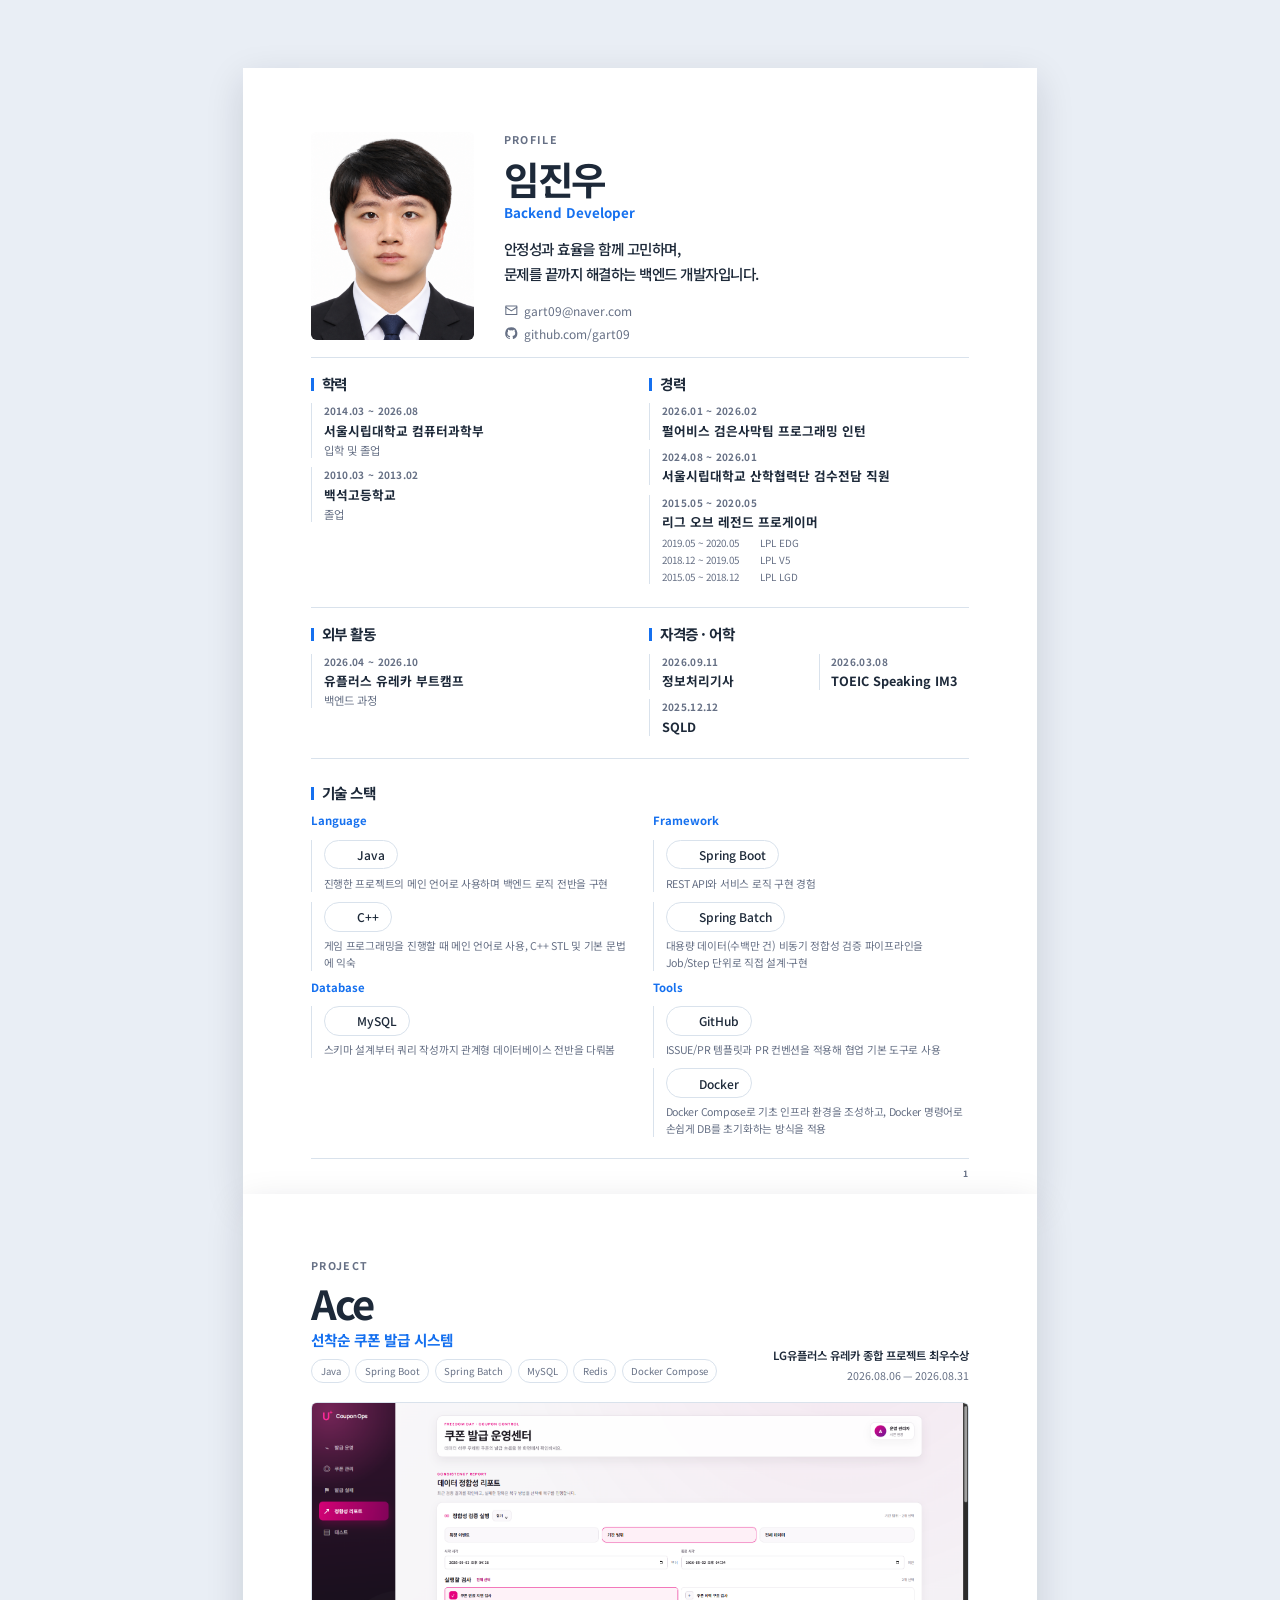
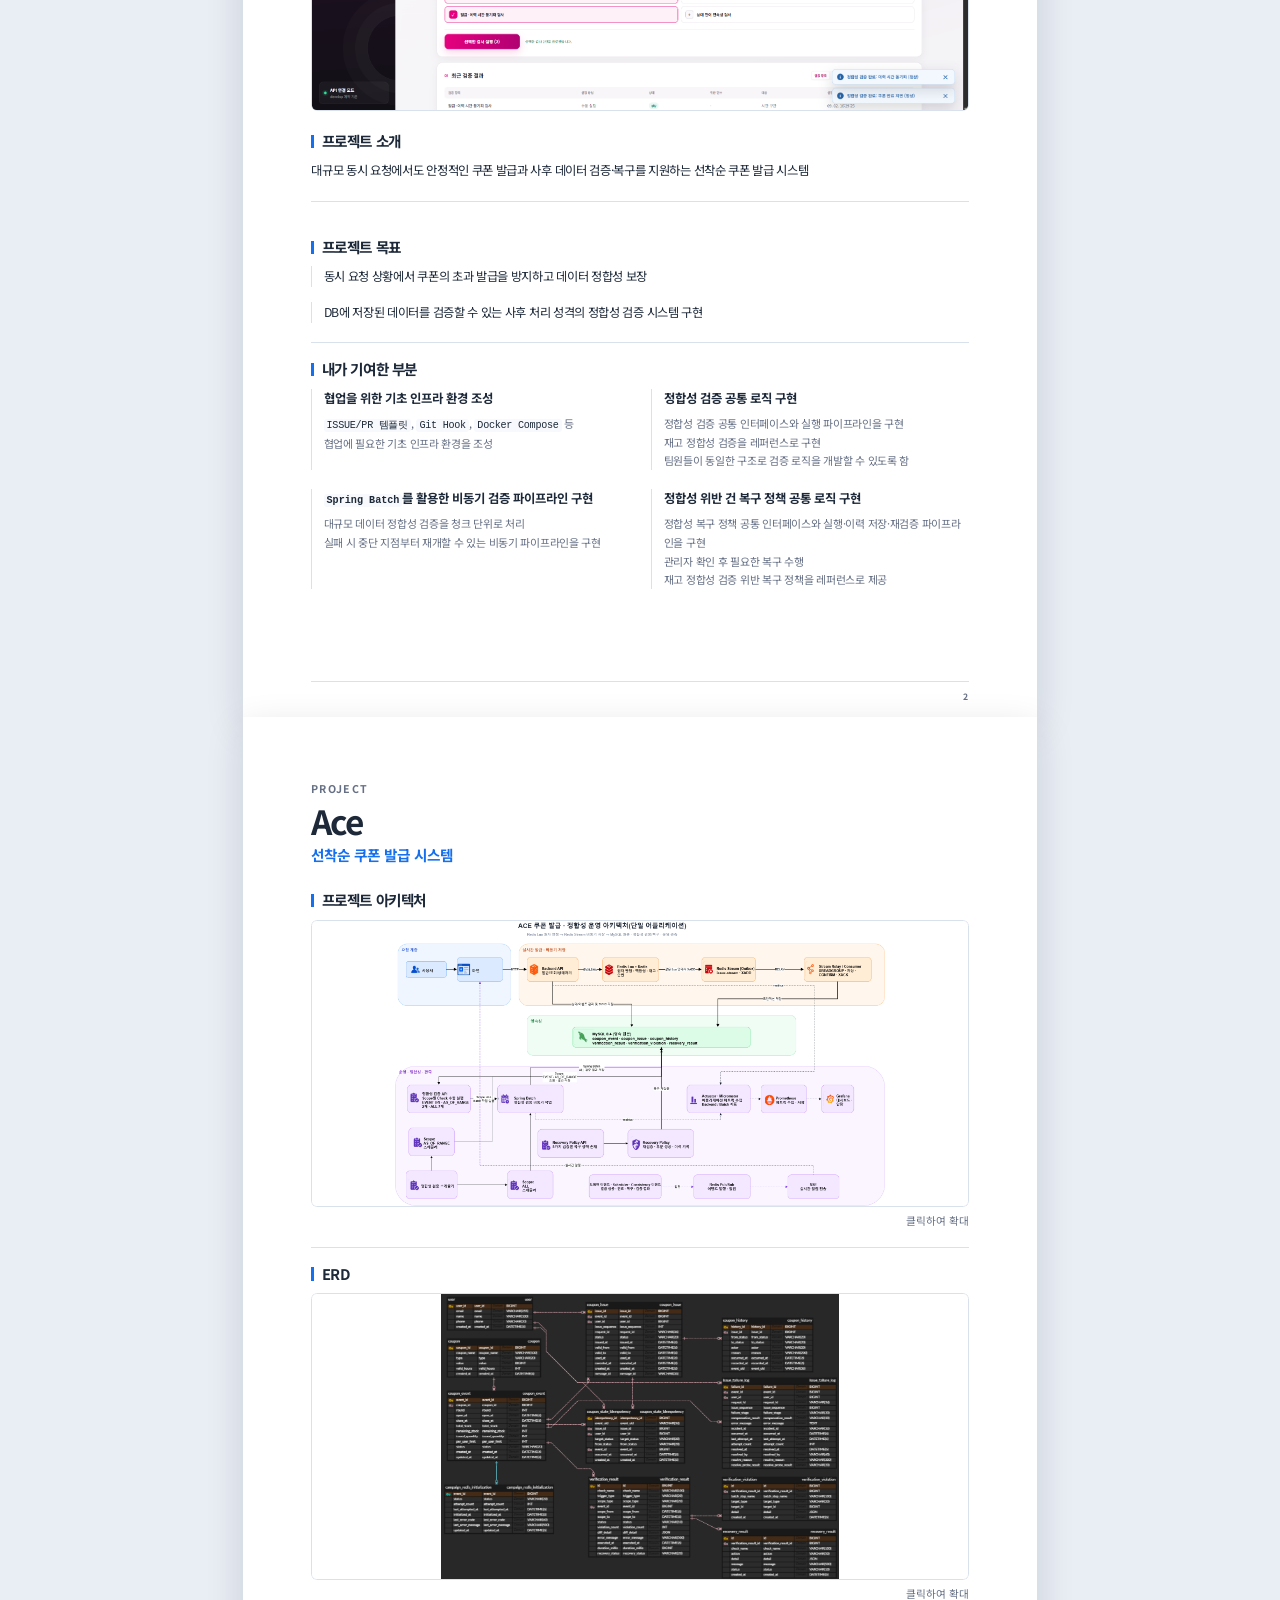
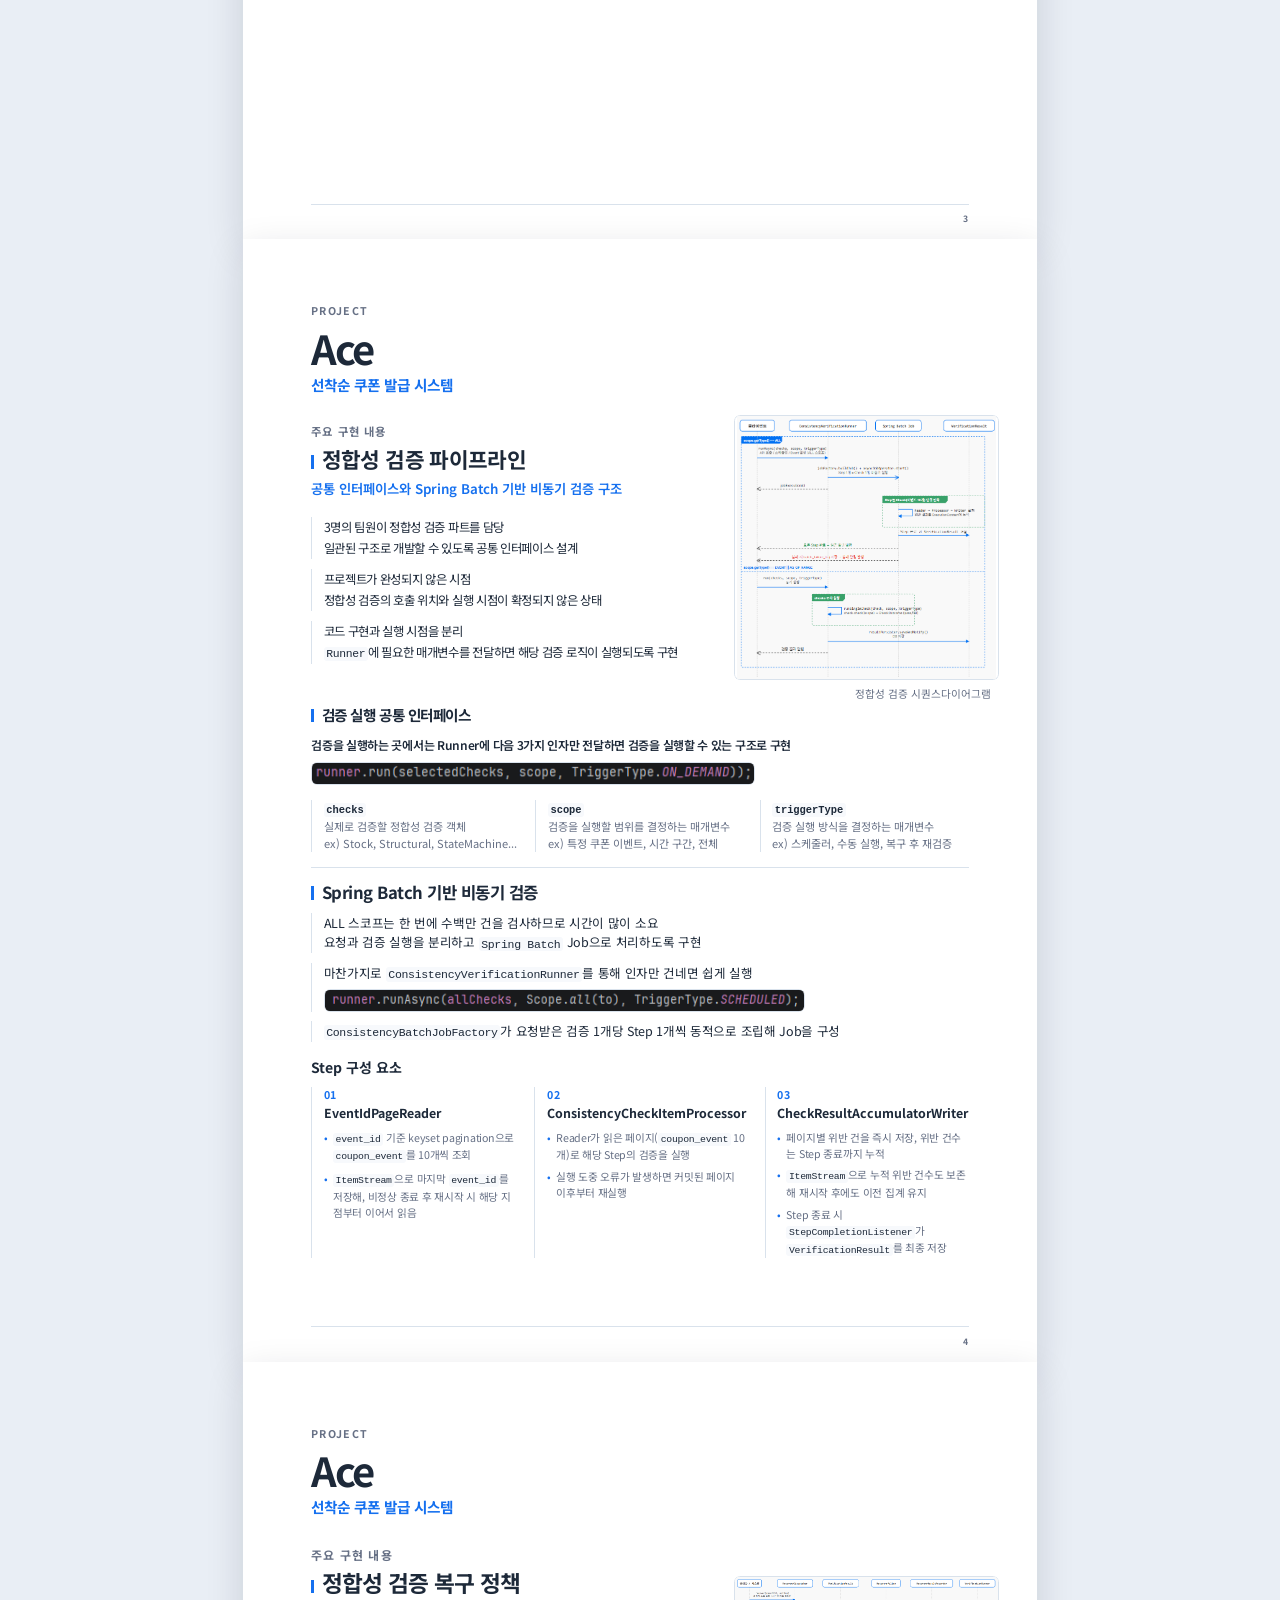
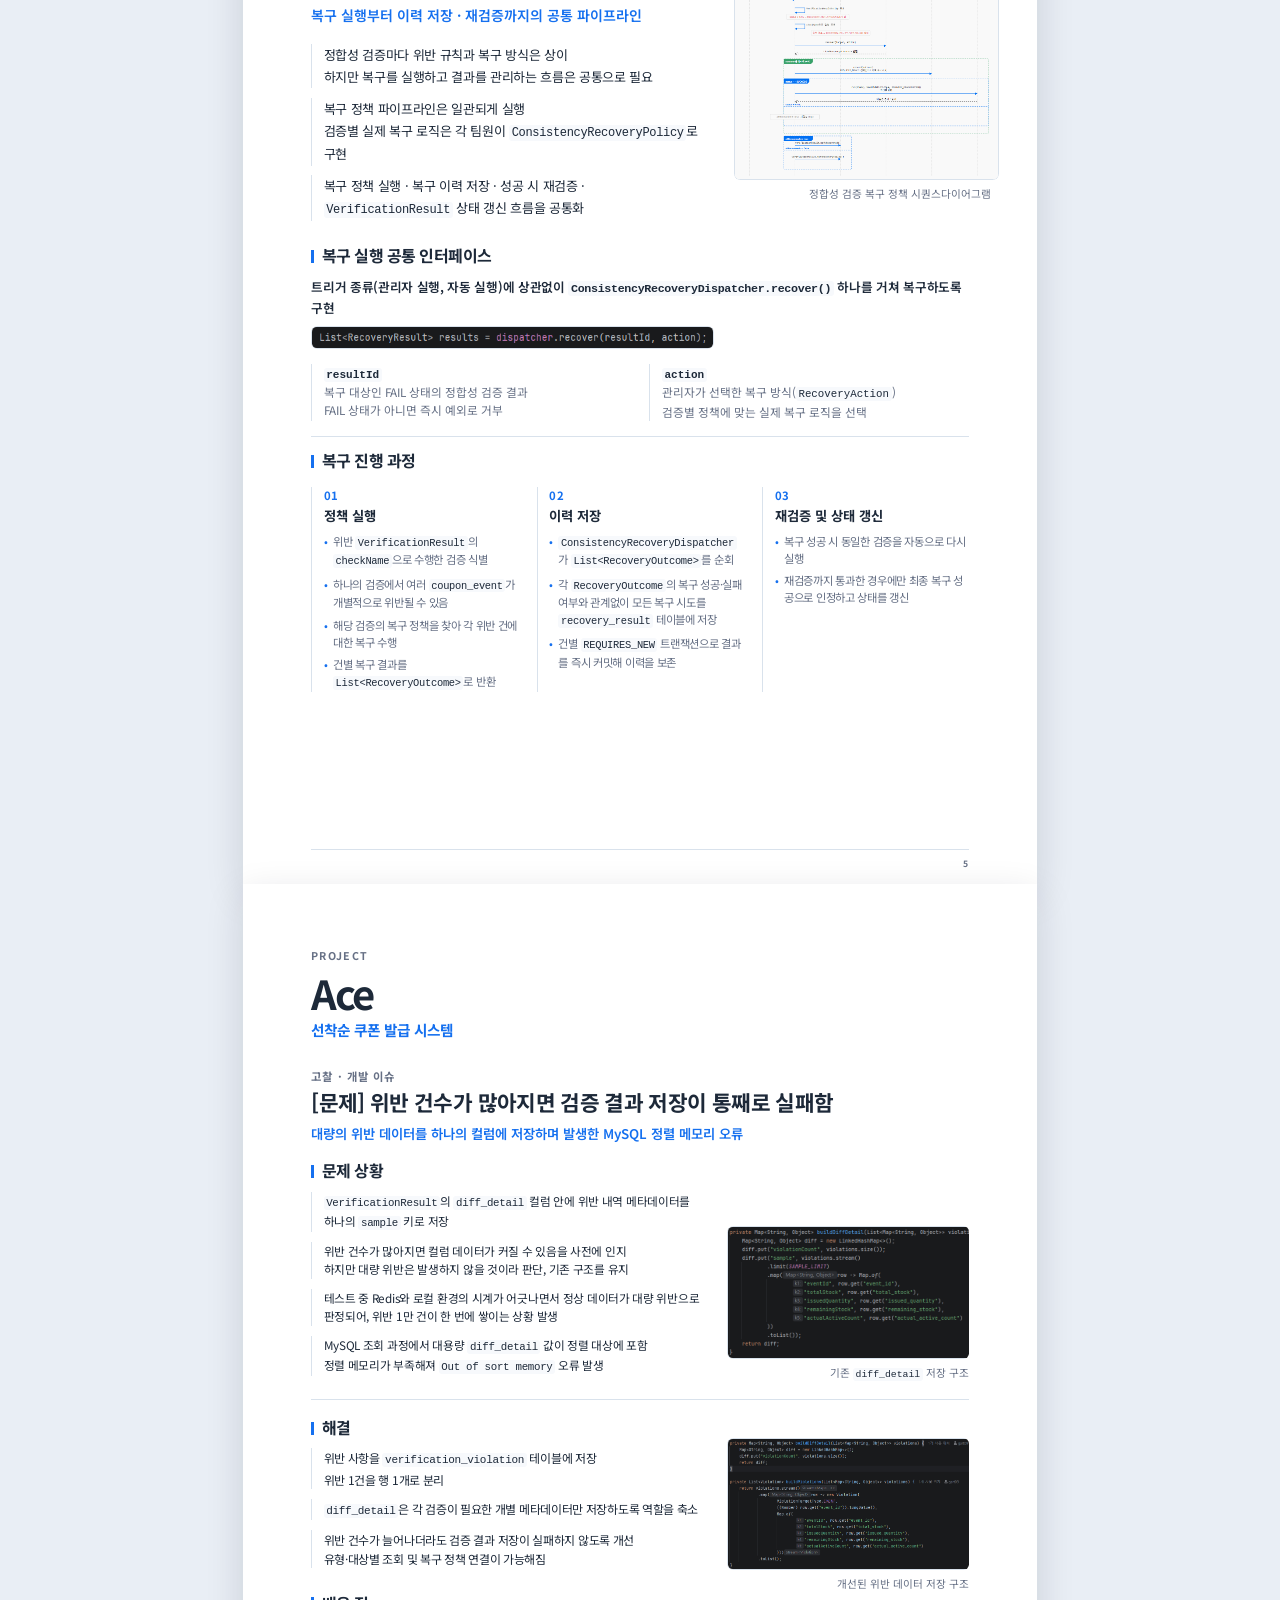
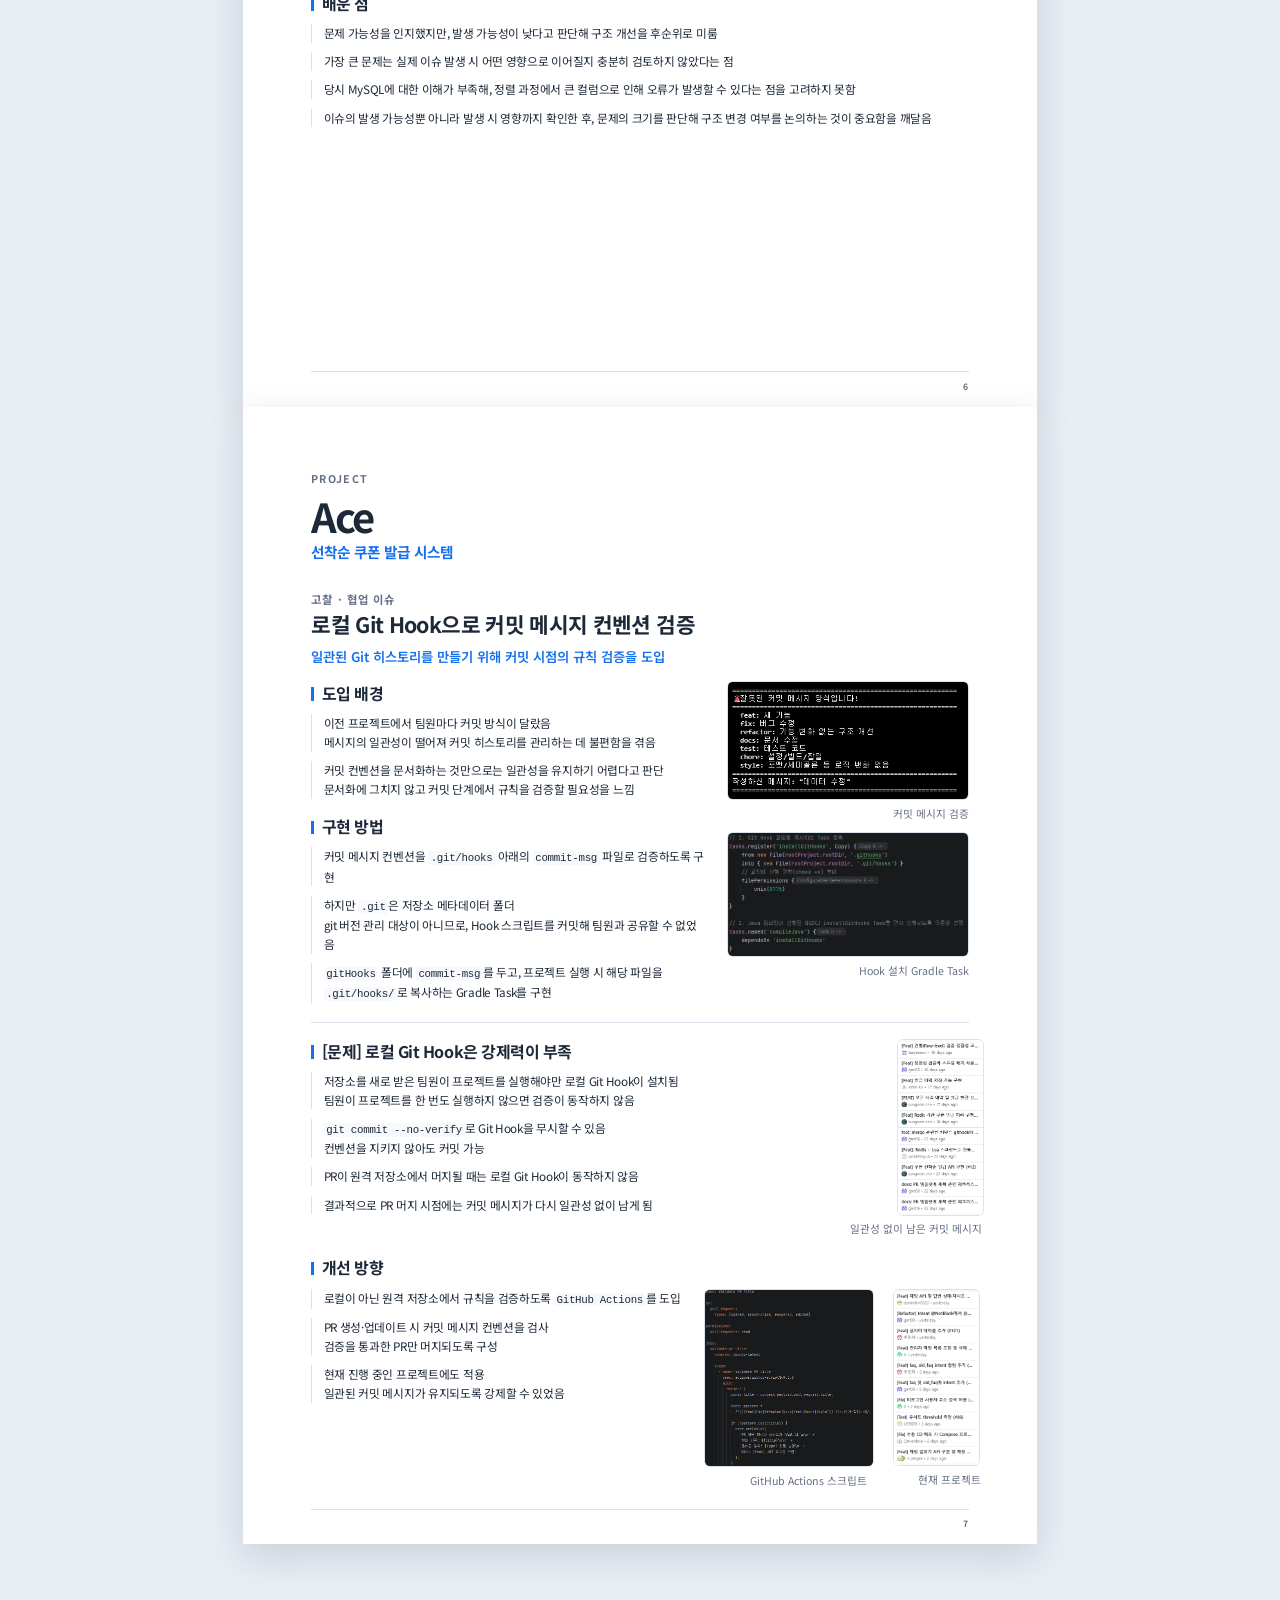
==== portfolio-pdf/index.html @ 3024cefd "최종 수정" ====
<!DOCTYPE html>
<html lang="ko">
<head>
    <meta charset="UTF-8">
    <meta name="viewport" content="width=device-width, initial-scale=1.0">
    <title>임진우 포트폴리오 · 프로필</title>
    <link rel="preconnect" href="https://fonts.googleapis.com">
    <link rel="preconnect" href="https://fonts.gstatic.com" crossorigin>
    <link href="https://fonts.googleapis.com/css2?family=Noto+Sans+KR:wght@400;500;600;700;800&display=swap" rel="stylesheet">
    <link rel="stylesheet" href="style.css">
</head>
<body>
    <main>
        <article class="pdf-page">
            <header class="page-header">
                <img src="../assets/images/임진우_사진.png" alt="임진우 프로필 사진" class="profile-photo">
                <div class="header-content">
                    <div class="header-title-row">
                        <div>
                            <p class="eyebrow">PROFILE</p>
                            <h1>임진우</h1>
                            <p class="role">Backend Developer</p>
                        </div>
                    </div>
                    <p class="header-intro">
                        안정성과 효율을 함께 고민하며,<br>
                        문제를 끝까지 해결하는 백엔드 개발자입니다.
                    </p>
                    <div class="header-contact">
                        <a href="mailto:gart09@naver.com">
                            <svg viewBox="0 0 24 24" aria-hidden="true"><path d="M3 5h18v14H3z"/><path d="m3 7 9 6 9-6"/></svg>
                            <span>gart09@naver.com</span>
                        </a>
                        <a href="https://github.com/gart09">
                            <svg viewBox="0 0 24 24" aria-hidden="true"><path d="M12 2a10 10 0 0 0-3.16 19.49c.5.09.68-.22.68-.48v-1.7c-2.78.6-3.37-1.18-3.37-1.18-.46-1.15-1.11-1.46-1.11-1.46-.91-.62.07-.61.07-.61 1 .07 1.54 1.02 1.54 1.02.9 1.53 2.35 1.09 2.92.83.09-.65.35-1.09.64-1.34-2.22-.25-4.56-1.1-4.56-4.95 0-1.1.4-2 1.03-2.7-.1-.25-.45-1.28.1-2.66 0 0 .84-.27 2.75 1.03a9.58 9.58 0 0 1 5 0c1.9-1.3 2.74-1.03 2.74-1.03.55 1.38.2 2.41.1 2.66.64.7 1.03 1.6 1.03 2.7 0 3.86-2.35 4.7-4.58 4.95.36.3.68.87.68 1.76v2.6c0 .26.18.57.69.48A10 10 0 0 0 12 2Z"/></svg>
                            <span>github.com/gart09</span>
                        </a>
                    </div>
                </div>
            </header>

            <div class="profile-grid">
                <div class="section-divider section-divider--top" aria-hidden="true"></div>

                <section class="profile-section">
                    <h2>학력</h2>
                    <ul class="timeline-list">
                        <li>
                            <span class="period">2014.03 ~ 2026.08</span>
                            <strong>서울시립대학교 컴퓨터과학부</strong>
                            <span>입학 및 졸업</span>
                        </li>
                        <li>
                            <span class="period">2010.03 ~ 2013.02</span>
                            <strong>백석고등학교</strong>
                            <span>졸업</span>
                        </li>
                    </ul>
                </section>

                <section class="profile-section">
                    <h2>경력</h2>
                    <ul class="timeline-list compact-list">
                        <li>
                            <span class="period">2026.01 ~ 2026.02</span>
                            <strong>펄어비스 검은사막팀 프로그래밍 인턴</strong>
                        </li>
                        <li>
                            <span class="period">2024.08 ~ 2026.01</span>
                            <strong>서울시립대학교 산학협력단 검수전담 직원</strong>
                        </li>
                        <li>
                            <span class="period">2015.05 ~ 2020.05</span>
                            <strong>리그 오브 레전드 프로게이머</strong>
                            <div class="career-sublist">
                                <span><time>2019.05 ~ 2020.05</time>LPL EDG</span>
                                <span><time>2018.12 ~ 2019.05</time>LPL V5</span>
                                <span><time>2015.05 ~ 2018.12</time>LPL LGD</span>
                            </div>
                        </li>
                    </ul>
                </section>

                <div class="section-divider section-divider--middle" aria-hidden="true"></div>

                <section class="profile-section">
                    <h2>외부 활동</h2>
                    <ul class="timeline-list compact-list">
                        <li>
                            <span class="period">2026.04 ~ 2026.10</span>
                            <strong>유플러스 유레카 부트캠프</strong>
                            <span>백엔드 과정</span>
                        </li>
                    </ul>
                </section>

                <section class="profile-section credentials-section">
                    <h2>자격증 · 어학</h2>
                    <div class="credentials-columns">
                        <div>
                            <ul class="timeline-list compact-list">
                                <li>
                                    <span class="period">2026.09.11</span>
                                    <strong>정보처리기사</strong>
                                </li>
                                <li>
                                    <span class="period">2025.12.12</span>
                                    <strong>SQLD</strong>
                                </li>
                            </ul>
                        </div>
                        <div>
                            <ul class="timeline-list compact-list">
                                <li>
                                    <span class="period">2026.03.08</span>
                                    <strong>TOEIC Speaking IM3</strong>
                                </li>
                            </ul>
                        </div>
                    </div>
                </section>

                <div class="section-divider section-divider--stack" aria-hidden="true"></div>

                <section class="profile-section stack-section">
                    <h2>기술 스택</h2>
                    <div class="stack-groups">
                        <div>
                            <h3>Language</h3>
                            <ul class="skill-list">
                                <li>
                                    <div><span class="skill-badge"><img src="https://cdn.jsdelivr.net/gh/devicons/devicon/icons/java/java-original.svg" alt="" class="skill-icon">Java</span><p>진행한 프로젝트의 메인 언어로 사용하며 백엔드 로직 전반을 구현</p></div>
                                </li>
                                <li>
                                    <div><span class="skill-badge"><img src="https://cdn.jsdelivr.net/gh/devicons/devicon/icons/cplusplus/cplusplus-original.svg" alt="" class="skill-icon">C++</span><p>게임 프로그래밍을 진행할 때 메인 언어로 사용, C++ STL 및 기본 문법에 익숙</p></div>
                                </li>
                            </ul>
                        </div>
                        <div>
                            <h3>Framework</h3>
                            <ul class="skill-list">
                                <li>
                                    <div><span class="skill-badge"><img src="https://cdn.jsdelivr.net/gh/devicons/devicon/icons/spring/spring-original.svg" alt="" class="skill-icon">Spring Boot</span><p>REST API와 서비스 로직 구현 경험</p></div>
                                </li>
                                <li>
                                    <div><span class="skill-badge"><img src="https://cdn.jsdelivr.net/gh/devicons/devicon/icons/spring/spring-original.svg" alt="" class="skill-icon">Spring Batch</span><p>대용량 데이터(수백만 건) 비동기 정합성 검증 파이프라인을 Job/Step 단위로 직접 설계·구현</p></div>
                                </li>
                            </ul>
                        </div>
                        <div>
                            <h3>Database</h3>
                            <ul class="skill-list">
                                <li>
                                    <div><span class="skill-badge"><img src="https://cdn.jsdelivr.net/gh/devicons/devicon/icons/mysql/mysql-original.svg" alt="" class="skill-icon">MySQL</span><p>스키마 설계부터 쿼리 작성까지 관계형 데이터베이스 전반을 다뤄봄</p></div>
                                </li>
                            </ul>
                        </div>
                        <div>
                            <h3>Tools</h3>
                            <ul class="skill-list">
                                <li>
                                    <div><span class="skill-badge"><img src="https://cdn.jsdelivr.net/gh/devicons/devicon/icons/github/github-original.svg" alt="" class="skill-icon">GitHub</span><p>ISSUE/PR 템플릿과 PR 컨벤션을 적용해 협업 기본 도구로 사용</p></div>
                                </li>
                                <li>
                                    <div><span class="skill-badge"><img src="https://cdn.jsdelivr.net/gh/devicons/devicon/icons/docker/docker-original.svg" alt="" class="skill-icon">Docker</span><p>Docker Compose로 기초 인프라 환경을 조성하고, Docker 명령어로 손쉽게 DB를 초기화하는 방식을 적용</p></div>
                                </li>
                            </ul>
                        </div>
                    </div>
                </section>
            </div>

            <footer class="page-footer">
                <span>1</span>
            </footer>
        </article>

        <article class="pdf-page ace-page">
            <header class="project-page-header">
                <div>
                    <p class="eyebrow">PROJECT</p>
                    <h1>Ace</h1>
                    <p class="project-subtitle">선착순 쿠폰 발급 시스템</p>
                    <div class="tech-tags" aria-label="사용 기술">
                        <span>Java</span><span>Spring Boot</span><span>Spring Batch</span><span>MySQL</span><span>Redis</span><span>Docker Compose</span>
                    </div>
                </div>
                <div class="project-header-meta">
                    <p class="project-award">LG유플러스 유레카 종합 프로젝트 최우수상</p>
                    <p>2026.08.06 — 2026.08.31</p>
                </div>
            </header>

            <figure class="project-figure screenshot-figure">
                <button type="button" class="image-zoom" data-zoom-src="../assets/images/ace_정합성 리포트 사진1.png" data-zoom-alt="Ace 정합성 리포트 화면 크게 보기">
                    <img src="../assets/images/ace_정합성 리포트 사진1.png" alt="Ace 정합성 리포트 화면">
                </button>
            </figure>

            <section class="project-hero">
                <div class="project-summary">
                    <h2>프로젝트 소개</h2>
                    <p>대규모 동시 요청에서도 안정적인 쿠폰 발급과 사후 데이터 검증·복구를 지원하는 선착순 쿠폰 발급 시스템</p>
                </div>
                <div class="project-divider contribution-divider" aria-hidden="true"></div>
            </section>

            <section class="project-goal">
                <h2>프로젝트 목표</h2>
                <ul class="goal-list">
                    <li>동시 요청 상황에서 쿠폰의 초과 발급을 방지하고 데이터 정합성 보장</li>
                    <li>DB에 저장된 데이터를 검증할 수 있는 사후 처리 성격의 정합성 검증 시스템 구현</li>
                </ul>
            </section>

            <div class="project-divider contribution-divider" aria-hidden="true"></div>

            <section class="contribution-section">
                <h2>내가 기여한 부분</h2>
                <div class="contribution-grid">
                    <article class="contribution-card">
                        <h3>협업을 위한 기초 인프라 환경 조성</h3>
                        <p><code>ISSUE/PR 템플릿</code>, <code>Git Hook</code>, <code>Docker Compose</code> 등 <br>협업에 필요한 기초 인프라 환경을 조성</p>
                    </article>
                    <article class="contribution-card">
                        <h3>정합성 검증 공통 로직 구현</h3>
                        <p>정합성 검증 공통 인터페이스와 실행 파이프라인을 구현<br> 재고 정합성 검증을 레퍼런스로 구현<br>팀원들이 동일한 구조로 검증 로직을 개발할 수 있도록 함</p>
                    </article>
                    <article class="contribution-card">
                        <h3><code>Spring Batch</code>를 활용한 비동기 검증 파이프라인 구현</h3>
                        <p>대규모 데이터 정합성 검증을 청크 단위로 처리<br> 실패 시 중단 지점부터 재개할 수 있는 비동기 파이프라인을 구현</p>
                    </article>
                    <article class="contribution-card">
                        <h3>정합성 위반 건 복구 정책 공통 로직 구현</h3>
                        <p>정합성 복구 정책 공통 인터페이스와 실행·이력 저장·재검증 파이프라인을 구현<br> 관리자 확인 후 필요한 복구 수행<br>재고 정합성 검증 위반 복구 정책을 레퍼런스로 제공</p>
                    </article>
                </div>
            </section>

            <footer class="page-footer">
                <span>2</span>
            </footer>
        </article>

        <article class="pdf-page design-page">
            <header class="project-page-header design-page-header">
                <div>
                    <p class="eyebrow">PROJECT</p>
                    <h1>Ace</h1>
                    <p class="project-subtitle">선착순 쿠폰 발급 시스템</p>
                </div>
            </header>

            <section class="design-section">
                <h2>프로젝트 아키텍처</h2>
                <figure class="project-figure design-figure">
                    <button type="button" class="image-zoom" data-zoom-src="../assets/images/ace_아키텍처.png" data-zoom-alt="Ace 프로젝트 아키텍처 크게 보기">
                        <img src="../assets/images/ace_아키텍처.png" alt="Ace 프로젝트 아키텍처 다이어그램">
                    </button>
                    <figcaption>클릭하여 확대</figcaption>
                </figure>
            </section>

            <div class="project-divider design-divider" aria-hidden="true"></div>

            <section class="design-section">
                <h2>ERD</h2>
                <figure class="project-figure design-figure">
                    <button type="button" class="image-zoom" data-zoom-src="../assets/images/ace_ERD사진.png" data-zoom-alt="Ace ERD 크게 보기">
                        <img src="../assets/images/ace_ERD사진.png" alt="Ace ERD">
                    </button>
                    <figcaption>클릭하여 확대</figcaption>
                </figure>
            </section>

            <footer class="page-footer">
                <span>3</span>
            </footer>
        </article>

        <article class="pdf-page implementation-page">
            <header class="project-page-header implementation-page-header">
                <div>
                    <p class="eyebrow">PROJECT</p>
                    <h1>Ace</h1>
                    <p class="project-subtitle">선착순 쿠폰 발급 시스템</p>
                </div>
            </header>

            <section class="implementation-hero">
                <div class="implementation-hero-copy">
                    <div class="implementation-title">
                        <p class="implementation-kicker">주요 구현 내용</p>
                        <h2>정합성 검증 파이프라인</h2>
                        <p class="implementation-subtitle">공통 인터페이스와 Spring Batch 기반 비동기 검증 구조</p>
                    </div>
                    <div class="implementation-intro">
                        <ul class="common-context-list">
                            <li>3명의 팀원이 정합성 검증 파트를 담당<br>
                                일관된 구조로 개발할 수 있도록 공통 인터페이스 설계</li>
                            <li>프로젝트가 완성되지 않은 시점<br>
                                정합성 검증의 호출 위치와 실행 시점이 확정되지 않은 상태</li>
                            <li>코드 구현과 실행 시점을 분리<br>
                                <code>Runner</code>에 필요한 매개변수를 전달하면 해당 검증 로직이 실행되도록 구현</li>
                        </ul>
                    </div>
                </div>
                <figure class="project-figure verification-figure title-flow-figure">
                    <button type="button" class="image-zoom" data-zoom-src="../assets/images/ace_정합성검증시퀀스다이어그램.png" data-zoom-alt="Ace 정합성 검증 시퀀스 다이어그램 크게 보기">
                        <img src="../assets/images/ace_정합성검증시퀀스다이어그램.png" alt="Ace 정합성 검증 시퀀스 다이어그램">
                    </button>
                    <figcaption>정합성 검증 시퀀스다이어그램</figcaption>
                </figure>
            </section>

            <section class="verification-overview">
                <div class="runner-content">
                    <h2>검증 실행 공통 인터페이스</h2>
                    <p class="runner-highlight">검증을 실행하는 곳에서는 Runner에 다음 3가지 인자만 전달하면 검증을 실행할 수 있는 구조로 구현</p>
                    <figure class="project-figure runner-figure">
                        <button type="button" class="image-zoom" data-zoom-src="../assets/images/ace_runner_run사진.png" data-zoom-alt="ConsistencyVerificationRunner 실행 코드 크게 보기">
                            <img src="../assets/images/ace_runner_run사진.png" alt="ConsistencyVerificationRunner 실행 코드">
                        </button>
                    </figure>
                    <dl class="parameter-list">
                        <div><dt><code>checks</code></dt><dd>실제로 검증할 정합성 검증 객체<br>ex) Stock, Structural, StateMachine...</dd></div>
                        <div><dt><code>scope</code></dt><dd>검증을 실행할 범위를 결정하는 매개변수<br>ex) 특정 쿠폰 이벤트, 시간 구간, 전체</dd></div>
                        <div><dt><code>triggerType</code></dt><dd>검증 실행 방식을 결정하는 매개변수<br>ex) 스케줄러, 수동 실행, 복구 후 재검증</dd></div>
                    </dl>
                </div>
            </section>

            <div class="project-divider implementation-divider" aria-hidden="true"></div>

            <section class="batch-section">
                <h2>Spring Batch 기반 비동기 검증</h2>
                <ul class="batch-rules">
                    <li>ALL 스코프는 한 번에 수백만 건을 검사하므로 시간이 많이 소요<br>
                        요청과 검증 실행을 분리하고 <code>Spring Batch</code> Job으로 처리하도록 구현</li>
                    <li>
                        <span>마찬가지로 <code>ConsistencyVerificationRunner</code>를 통해 인자만 건네면 쉽게 실행</span>
                        <figure class="project-figure batch-run-figure">
                            <button type="button" class="image-zoom" data-zoom-src="../assets/images/ace_runAsync사진.png" data-zoom-alt="비동기 정합성 검증 실행 코드 크게 보기">
                                <img src="../assets/images/ace_runAsync사진.png" alt="비동기 정합성 검증 실행 코드">
                            </button>
                        </figure>
                    </li>
                    <li><code>ConsistencyBatchJobFactory</code>가 요청받은 검증 1개당 Step 1개씩 동적으로 조립해 Job을 구성</li>
                </ul>

                <h3 class="step-components-title">Step 구성 요소</h3>
                <div class="step-components">
                    <article>
                        <h4><span>01</span>EventIdPageReader</h4>
                        <ul>
                            <li><code>event_id</code> 기준 keyset pagination으로 <code>coupon_event</code>를 10개씩 조회</li>
                            <li><code>ItemStream</code>으로 마지막 <code>event_id</code>를 저장해, 비정상 종료 후 재시작 시 해당 지점부터 이어서 읽음</li>
                        </ul>
                    </article>
                    <article>
                        <h4><span>02</span>ConsistencyCheckItemProcessor</h4>
                        <ul>
                            <li>Reader가 읽은 페이지(<code>coupon_event</code> 10개)로 해당 Step의 검증을 실행</li>
                            <li>실행 도중 오류가 발생하면 커밋된 페이지 이후부터 재실행</li>
                        </ul>
                    </article>
                    <article>
                        <h4><span>03</span>CheckResultAccumulatorWriter</h4>
                        <ul>
                            <li>페이지별 위반 건을 즉시 저장, 위반 건수는 Step 종료까지 누적</li>
                            <li><code>ItemStream</code>으로 누적 위반 건수도 보존해 재시작 후에도 이전 집계 유지</li>
                            <li>Step 종료 시 <code>StepCompletionListener</code>가 <code>VerificationResult</code>를 최종 저장</li>
                        </ul>
                    </article>
                </div>
            </section>

            <footer class="page-footer">
                <span>4</span>
            </footer>
        </article>

        <article class="pdf-page recovery-page">
            <header class="project-page-header implementation-page-header">
                <div>
                    <p class="eyebrow">PROJECT</p>
                    <h1>Ace</h1>
                    <p class="project-subtitle">선착순 쿠폰 발급 시스템</p>
                </div>
            </header>

            <section class="recovery-hero">
                <div class="recovery-hero-copy">
                    <div class="implementation-title">
                        <p class="implementation-kicker">주요 구현 내용</p>
                        <h2>정합성 검증 복구 정책</h2>
                        <p class="implementation-subtitle">복구 실행부터 이력 저장 · 재검증까지의 공통 파이프라인</p>
                    </div>
                    <div class="implementation-intro">
                        <ul class="common-context-list">
                            <li>정합성 검증마다 위반 규칙과 복구 방식은 상이<br>하지만 복구를 실행하고 결과를 관리하는 흐름은 공통으로 필요</li>
                            <li>복구 정책 파이프라인은 일관되게 실행<br>검증별 실제 복구 로직은 각 팀원이 <code>ConsistencyRecoveryPolicy</code>로 구현</li>
                            <li>복구 정책 실행 · 복구 이력 저장 · 성공 시 재검증 · <br><code>VerificationResult</code> 상태 갱신 흐름을 공통화</li>
                        </ul>
                    </div>
                </div>
                <figure class="project-figure recovery-flow-figure">
                    <button type="button" class="image-zoom" data-zoom-src="../assets/images/ace_복구정책시퀀스다이어그램.png" data-zoom-alt="Ace 정합성 검증 복구 정책 시퀀스 다이어그램 크게 보기">
                        <img src="../assets/images/ace_복구정책시퀀스다이어그램.png" alt="Ace 정합성 검증 복구 정책 시퀀스 다이어그램">
                    </button>
                    <figcaption>정합성 검증 복구 정책 시퀀스다이어그램</figcaption>
                </figure>
            </section>

            <section class="recovery-interface">
                <h2>복구 실행 공통 인터페이스</h2>
                <p class="recovery-highlight">트리거 종류(관리자 실행, 자동 실행)에 상관없이 <code>ConsistencyRecoveryDispatcher.recover()</code> 하나를 거쳐 복구하도록 구현</p>
                <figure class="project-figure recovery-dispatcher-figure">
                    <button type="button" class="image-zoom" data-zoom-src="../assets/images/ace_dispatcher_recover사진.png" data-zoom-alt="ConsistencyRecoveryDispatcher 복구 실행 코드 크게 보기">
                        <img src="../assets/images/ace_dispatcher_recover사진.png" alt="ConsistencyRecoveryDispatcher 복구 실행 코드">
                    </button>
                </figure>
                <dl class="recovery-parameters">
                    <div><dt><code>resultId</code></dt><dd>복구 대상인 FAIL 상태의 정합성 검증 결과<br>FAIL 상태가 아니면 즉시 예외로 거부</dd></div>
                    <div><dt><code>action</code></dt><dd>관리자가 선택한 복구 방식(<code>RecoveryAction</code>)<br>검증별 정책에 맞는 실제 복구 로직을 선택</dd></div>
                </dl>
            </section>

            <div class="project-divider recovery-divider" aria-hidden="true"></div>

            <section class="recovery-outcome-section">
                <h2>복구 진행 과정</h2>
                <div class="recovery-outcome-grid">
                    <article>
                        <h3><span>01</span>정책 실행</h3>
                        <ul>
                            <li>위반 <code>VerificationResult</code>의 <code>checkName</code>으로 수행한 검증 식별</li>
                            <li>하나의 검증에서 여러 <code>coupon_event</code>가 개별적으로 위반될 수 있음</li>
                            <li>해당 검증의 복구 정책을 찾아 각 위반 건에 대한 복구 수행</li>
                            <li>건별 복구 결과를 <code>List&lt;RecoveryOutcome&gt;</code>로 반환</li>
                        </ul>
                    </article>
                    <article>
                        <h3><span>02</span>이력 저장</h3>
                        <ul>
                            <li><code>ConsistencyRecoveryDispatcher</code>가 <code>List&lt;RecoveryOutcome&gt;</code>를 순회</li>
                            <li>각 <code>RecoveryOutcome</code>의 복구 성공·실패 여부와 관계없이 모든 복구 시도를 <code>recovery_result</code> 테이블에 저장</li>
                            <li>건별 <code>REQUIRES_NEW</code> 트랜잭션으로 결과를 즉시 커밋해 이력을 보존</li>
                        </ul>
                    </article>
                    <article>
                        <h3><span>03</span>재검증 및 상태 갱신</h3>
                        <ul>
                            <li>복구 성공 시 동일한 검증을 자동으로 다시 실행</li>
                            <li>재검증까지 통과한 경우에만 최종 복구 성공으로 인정하고 상태를 갱신</li>
                        </ul>
                    </article>
                </div>
            </section>

            <footer class="page-footer">
                <span>5</span>
            </footer>
        </article>

        <article class="pdf-page reflection-page">
            <header class="project-page-header implementation-page-header">
                <div>
                    <p class="eyebrow">PROJECT</p>
                    <h1>Ace</h1>
                    <p class="project-subtitle">선착순 쿠폰 발급 시스템</p>
                </div>
            </header>

            <section class="reflection-title">
                <p class="implementation-kicker">고찰 · 개발 이슈</p>
                <h2>[문제] 위반 건수가 많아지면 검증 결과 저장이 통째로 실패함</h2>
                <p class="implementation-subtitle">대량의 위반 데이터를 하나의 컬럼에 저장하며 발생한 MySQL 정렬 메모리 오류</p>
            </section>

            <section class="reflection-problem">
                <div>
                    <h2>문제 상황</h2>
                    <ul class="reflection-list">
                        <li><code>VerificationResult</code>의 <code>diff_detail</code> 컬럼 안에 위반 내역 메타데이터를 <br>하나의 <code>sample</code> 키로 저장</li>
                        <li>위반 건수가 많아지면 컬럼 데이터가 커질 수 있음을 사전에 인지<br>하지만 대량 위반은 발생하지 않을 것이라 판단, 기존 구조를 유지</li>
                        <li>테스트 중 Redis와 로컬 환경의 시계가 어긋나면서 정상 데이터가 대량 위반으로 판정되어, 위반 1만 건이 한 번에 쌓이는 상황 발생</li>
                        <li>MySQL 조회 과정에서 대용량 <code>diff_detail</code> 값이 정렬 대상에 포함<br>정렬 메모리가 부족해져 <code>Out of sort memory</code> 오류 발생</li>
                    </ul>
                </div>
                <figure class="project-figure reflection-figure">
                    <button type="button" class="image-zoom" data-zoom-src="../assets/images/ace_재고정합성diffDetail사진.png" data-zoom-alt="기존 재고 정합성 diff detail 구조 크게 보기">
                        <img src="../assets/images/ace_재고정합성diffDetail사진.png" alt="기존 재고 정합성 diff detail 구조">
                    </button>
                    <figcaption>기존 <code>diff_detail</code> 저장 구조</figcaption>
                </figure>
            </section>

            <div class="project-divider reflection-divider" aria-hidden="true"></div>

            <section class="reflection-solution">
                <div>
                    <h2>해결</h2>
                    <ul class="reflection-list reflection-solution-list">
                        <li>위반 사항을 <code>verification_violation</code> 테이블에 저장<br> 위반 1건을 행 1개로 분리</li>
                        <li><code>diff_detail</code>은 각 검증이 필요한 개별 메타데이터만 저장하도록 역할을 축소</li>
                        <li>위반 건수가 늘어나더라도 검증 결과 저장이 실패하지 않도록 개선<br> 유형·대상별 조회 및 복구 정책 연결이 가능해짐</li>
                    </ul>
                </div>
                <figure class="project-figure reflection-figure2">
                    <button type="button" class="image-zoom" data-zoom-src="../assets/images/ace_개선후verificationResult.png" data-zoom-alt="개선된 VerificationResult 구조 크게 보기">
                        <img src="../assets/images/ace_개선후verificationResult.png" alt="개선된 VerificationResult 구조">
                    </button>
                    <figcaption>개선된 위반 데이터 저장 구조</figcaption>
                </figure>
            </section>

            <section class="reflection-learned">
                <h2>배운 점</h2>
                <ul class="reflection-list">
                    <li>문제 가능성을 인지했지만, 발생 가능성이 낮다고 판단해 구조 개선을 후순위로 미룸</li>
                    <li>가장 큰 문제는 실제 이슈 발생 시 어떤 영향으로 이어질지 충분히 검토하지 않았다는 점</li>
                    <li>당시 MySQL에 대한 이해가 부족해, 정렬 과정에서 큰 컬럼으로 인해 오류가 발생할 수 있다는 점을 고려하지 못함</li>
                    <li>이슈의 발생 가능성뿐 아니라 발생 시 영향까지 확인한 후, 문제의 크기를 판단해 구조 변경 여부를 논의하는 것이 중요함을 깨달음</li>
                </ul>
            </section>

            <footer class="page-footer">
                <span>6</span>
            </footer>
        </article>

        <article class="pdf-page collaboration-page">
            <header class="project-page-header implementation-page-header">
                <div>
                    <p class="eyebrow">PROJECT</p>
                    <h1>Ace</h1>
                    <p class="project-subtitle">선착순 쿠폰 발급 시스템</p>
                </div>
            </header>

            <section class="reflection-title collaboration-title">
                <p class="implementation-kicker">고찰 · 협업 이슈</p>
                <h2>로컬 Git Hook으로 커밋 메시지 컨벤션 검증</h2>
                <p class="implementation-subtitle">일관된 Git 히스토리를 만들기 위해 커밋 시점의 규칙 검증을 도입</p>
            </section>

            <section class="collaboration-background">
                <div>
                    <h2>도입 배경</h2>
                    <ul class="reflection-list">
                        <li>이전 프로젝트에서 팀원마다 커밋 방식이 달랐음<br> 메시지의 일관성이 떨어져 커밋 히스토리를 관리하는 데 불편함을 겪음</li>
                        <li>커밋 컨벤션을 문서화하는 것만으로는 일관성을 유지하기 어렵다고 판단<br> 문서화에 그치지 않고 커밋 단계에서 규칙을 검증할 필요성을 느낌</li>
                    </ul>
                    <h3 class="collaboration-implementation-heading">구현 방법</h3>
                    <ul class="reflection-list">
                        <li>커밋 메시지 컨벤션을 <code>.git/hooks</code> 아래의 <code>commit-msg</code> 파일로 검증하도록 구현</li>
                        <li>하지만 <code>.git</code>은 저장소 메타데이터 폴더<br>git 버전 관리 대상이 아니므로, Hook 스크립트를 커밋해 팀원과 공유할 수 없었음</li>
                        <li><code>gitHooks</code> 폴더에 <code>commit-msg</code>를 두고, 프로젝트 실행 시 해당 파일을 <code>.git/hooks/</code>로 복사하는 Gradle Task를 구현</li>
                    </ul>
                </div>
                <div class="collaboration-background-images">
                    <figure class="project-figure collaboration-figure">
                        <button type="button" class="image-zoom" data-zoom-src="../assets/images/ace_gitHook메시지사진.png" data-zoom-alt="gitHook 커밋 메시지 검증 화면 크게 보기">
                            <img src="../assets/images/ace_gitHook메시지사진.png" alt="gitHook 커밋 메시지 검증 화면">
                        </button>
                        <figcaption>커밋 메시지 검증</figcaption>
                    </figure>
                    <figure class="project-figure collaboration-figure2">
                        <button type="button" class="image-zoom" data-zoom-src="../assets/images/ace_gitHook_build_gradle사진.png" data-zoom-alt="gitHook Gradle Task 코드 크게 보기">
                            <img src="../assets/images/ace_gitHook_build_gradle사진.png" alt="gitHook Gradle Task 코드">
                        </button>
                        <figcaption>Hook 설치 Gradle Task</figcaption>
                    </figure>
                </div>
            </section>

            <div class="project-divider collaboration-divider" aria-hidden="true"></div>

            <section class="collaboration-problem">
                <div>
                    <h2>[문제] 로컬 Git Hook은 강제력이 부족</h2>
                    <ul class="reflection-list">
                        <li>저장소를 새로 받은 팀원이 프로젝트를 실행해야만 로컬 Git Hook이 설치됨<br> 팀원이 프로젝트를 한 번도 실행하지 않으면 검증이 동작하지 않음</li>
                        <li><code>git commit --no-verify</code>로 Git Hook을 무시할 수 있음<br> 컨벤션을 지키지 않아도 커밋 가능</li>
                        <li>PR이 원격 저장소에서 머지될 때는 로컬 Git Hook이 동작하지 않음</li>
                        <li>결과적으로 PR 머지 시점에는 커밋 메시지가 다시 일관성 없이 남게 됨</li>
                    </ul>
                </div>
                <figure class="project-figure collaboration-pr-figure">
                    <button type="button" class="image-zoom" data-zoom-src="../assets/images/ace_pr중구난방.png" data-zoom-alt="일관되지 않은 PR 커밋 메시지 예시 크게 보기">
                        <img src="../assets/images/ace_pr중구난방.png" alt="일관되지 않은 PR 커밋 메시지 예시">
                    </button>
                    <figcaption>일관성 없이 남은 커밋 메시지</figcaption>
                </figure>
            </section>

            <section class="collaboration-next">
                <h2>개선 방향</h2>
                <div class="collaboration-next-content">
                    <ul class="reflection-list">
                        <li>로컬이 아닌 원격 저장소에서 규칙을 검증하도록 <code>GitHub Actions</code>를 도입</li>
                        <li>PR 생성·업데이트 시 커밋 메시지 컨벤션을 검사<br> 검증을 통과한 PR만 머지되도록 구성</li>
                        <li>현재 진행 중인 프로젝트에도 적용<br>일관된 커밋 메시지가 유지되도록 강제할 수 있었음</li>
                    </ul>
                    <div class="collaboration-next-images">
                        <figure class="project-figure collaboration-action-figure">
                            <button type="button" class="image-zoom" data-zoom-src="../assets/images/githubAction스크립트.png" data-zoom-alt="GitHub Actions 검증 스크립트 크게 보기">
                                <img src="../assets/images/githubAction스크립트.png" alt="GitHub Actions 검증 스크립트">
                            </button>
                            <figcaption>GitHub Actions 스크립트</figcaption>
                        </figure>
                        <figure class="project-figure collaboration-result-figure">
                            <button type="button" class="image-zoom" data-zoom-src="../assets/images/githubAction도입후커밋리스트.png" data-zoom-alt="GitHub Actions 도입 후 커밋 목록 크게 보기">
                                <img src="../assets/images/githubAction도입후커밋리스트.png" alt="GitHub Actions 도입 후 커밋 목록">
                            </button>
                            <figcaption>현재 프로젝트</figcaption>
                        </figure>
                    </div>
                </div>
            </section>

            <footer class="page-footer">
                <span>7</span>
            </footer>
        </article>
    </main>

    <div id="pdf-image-modal" class="pdf-image-modal" aria-hidden="true" role="dialog" aria-modal="true" aria-label="이미지 크게 보기">
        <button type="button" class="modal-close" aria-label="이미지 닫기">&times;</button>
        <img src="" alt="">
    </div>

    <script>
        const imageModal = document.getElementById('pdf-image-modal');
        const modalImage = imageModal.querySelector('img');
        const closeImageModal = () => {
            imageModal.classList.remove('is-open');
            imageModal.setAttribute('aria-hidden', 'true');
        };

        document.querySelectorAll('[data-zoom-src]').forEach((button) => {
            button.addEventListener('click', () => {
                modalImage.src = button.dataset.zoomSrc;
                modalImage.alt = button.dataset.zoomAlt;
                imageModal.classList.add('is-open');
                imageModal.setAttribute('aria-hidden', 'false');
            });
        });

        imageModal.querySelector('.modal-close').addEventListener('click', closeImageModal);
        imageModal.addEventListener('click', (event) => {
            if (event.target === imageModal) closeImageModal();
        });
        document.addEventListener('keydown', (event) => {
            if (event.key === 'Escape') closeImageModal();
        });
    </script>
</body>
</html>
---- portfolio-pdf/style.css ----
:root {
    --ink: #1d2939;
    --muted: #667085;
    --line: #d9e2ec;
    --surface: #f7f9fc;
    --accent: #1570ef;
}

* {
    box-sizing: border-box;
}

@page {
    size: A4 portrait;
    margin: 0;
}

html,
body {
    margin: 0;
    background: #e9eef5;
    color: var(--ink);
    font-family: "Noto Sans KR", "Malgun Gothic", sans-serif;
}

main {
    padding: 18mm 0;
}

.pdf-page {
    position: relative;
    width: 210mm;
    min-height: 297mm;
    margin: 0 auto;
    padding: 17mm 18mm 15mm;
    background: #fff;
    box-shadow: 0 12px 36px rgb(16 24 40 / 14%);
    break-after: page;
    page-break-after: always;
}

.page-header {
    display: flex;
    align-items: flex-start;
    gap: 8mm;
    padding-bottom: 4mm;
}

.header-content {
    flex: 1;
    min-width: 0;
}

.profile-photo {
    width: 43mm;
    height: 55mm;
    object-fit: cover;
    object-position: center;
    border-radius: 1.5mm;
}

.header-title-row {
    display: flex;
    justify-content: space-between;
    gap: 5mm;
}

.header-intro {
    margin: 4mm 0;
    font-size: 11pt;
    font-weight: 500;
    letter-spacing: -0.035em;
    line-height: 1.7;
}

.header-contact {
    display: grid;
    gap: 1.5mm;
}

.header-contact a {
    display: inline-flex;
    align-items: center;
    gap: 1.5mm;
    color: var(--muted);
    font-size: 9pt;
    text-decoration: none;
}

.header-contact svg {
    width: 11pt;
    height: 11pt;
    fill: none;
    stroke: currentColor;
    stroke-linecap: round;
    stroke-linejoin: round;
    stroke-width: 1.7;
}

.header-contact a:nth-child(2) svg {
    fill: currentColor;
    stroke: none;
}

.header-contact a:hover {
    color: var(--accent);
}

.eyebrow,
.intro-label,
.page-footer,
.period {
    color: var(--muted);
    font-size: 8pt;
    font-weight: 700;
    letter-spacing: 0.12em;
}

.eyebrow,
.intro-label,
.page-footer {
    margin: 0;
}

h1,
h2,
h3,
p {
    margin-top: 0;
}

h1 {
    margin: 2.5mm 0 1mm;
    font-size: 29pt;
    letter-spacing: -0.06em;
    line-height: 1.1;
}

.role {
    margin: 0;
    color: var(--accent);
    font-size: 10pt;
    font-weight: 700;
}

.profile-grid {
    display: grid;
    grid-template-columns: 1fr 1fr;
    gap: 0 5mm;
    padding-top: 0;
}

.section-divider {
    grid-column: 1 / -1;
    height: 1px;
    background: var(--line);
}

.section-divider--top {
    margin: 0 0 2mm;
}

.section-divider--middle {
    margin: 6mm 0 2mm;
}

.section-divider--stack {
    margin: 6mm 0 4mm;
}

.profile-section {
    padding: 2mm 0 0;
    break-inside: avoid;
    page-break-inside: avoid;
}

.summary-section,
.credentials-section,
.stack-section {
    background: transparent;
}

h2 {
    margin-bottom: 2.5mm;
    font-size: 11pt;
    letter-spacing: -0.03em;
}

h2::before {
    display: inline-block;
    width: 3px;
    height: 10pt;
    margin-right: 2mm;
    background: var(--accent);
    content: "";
    vertical-align: -1px;
}

.info-list,
.timeline-list {
    margin: 0;
    padding: 0;
    list-style: none;
}

.info-list {
    display: grid;
    grid-template-columns: 1fr 1fr;
    gap: 3mm;
}

.info-list div {
    display: grid;
    gap: 1mm;
}

dt {
    color: var(--muted);
    font-size: 8.5pt;
}

dd {
    margin: 0;
    font-size: 10pt;
    font-weight: 600;
}

.timeline-list {
    display: grid;
    gap: 2.5mm;
}

.timeline-list li {
    display: grid;
    gap: 0.6mm;
    padding-left: 3mm;
    border-left: 1px solid var(--line);
}

.period {
    font-size: 7.5pt;
    letter-spacing: 0.03em;
}

.timeline-list strong,
.credential-list strong {
    font-size: 9.5pt;
}

.timeline-list li > span:last-child {
    color: var(--muted);
    font-size: 8.5pt;
}

.career-sublist {
    display: grid;
    gap: 0.8mm;
    margin-top: 0.8mm;
    color: var(--muted);
    font-size: 7.4pt;
}

.career-sublist span {
    display: flex;
    gap: 2mm;
}

.career-sublist time {
    min-width: 24mm;
    color: var(--muted);
}

.credentials-columns {
    display: grid;
    grid-template-columns: 1fr 1fr;
    gap: 5mm;
}

.stack-section {
    grid-column: 1 / -1;
}

.stack-groups {
    display: grid;
    grid-template-columns: 1fr 1fr;
    gap: 2mm 7mm;
}

.stack-groups div {
    padding: 0;
}

.stack-groups h3 {
    margin-bottom: 3mm;
    color: var(--accent);
    font-size: 8.5pt;
}

.skill-list {
    display: grid;
    gap: 2.8mm;
    margin: 0;
    padding: 0;
    list-style: none;
}

.skill-list li {
    display: block;
    padding-left: 3mm;
    border-left: 1px solid var(--line);
}

.skill-badge {
    display: inline-flex;
    align-items: center;
    gap: 1.5mm;
    margin-bottom: 1.4mm;
    padding: 1.4mm 3mm;
    border: 1px solid var(--line);
    border-radius: 20mm;
    background: #fff;
    color: var(--ink);
    font-size: 9pt;
    font-weight: 500;
}

.skill-icon {
    width: 4.2mm;
    height: 4.2mm;
    object-fit: contain;
}

.skill-list p {
    margin: 0;
    color: var(--muted);
    font-size: 8pt;
    letter-spacing: -0.025em;
    line-height: 1.6;
}

.page-footer {
    position: absolute;
    right: 18mm;
    bottom: 4mm;
    left: 18mm;
    display: flex;
    justify-content: flex-end;
    padding-top: 2mm;
    border-top: 1px solid var(--line);
    font-size: 6.5pt;
}

.project-page-header {
    display: flex;
    justify-content: space-between;
    gap: 10mm;
    padding-bottom: 5mm;
}

.project-page-header h1 {
    margin: 2mm 0 1mm;
    font-size: 30pt;
}

.project-subtitle {
    margin: 0 0 2.5mm;
    color: var(--accent);
    font-size: 11pt;
    font-weight: 700;
}

.project-header-meta {
    display: grid;
    align-content: end;
    gap: 1.5mm;
    text-align: right;
}

.project-header-meta p {
    margin: 0;
    color: var(--muted);
    font-size: 8pt;
}

.project-header-meta .project-award {
    color: var(--ink);
    font-size: 8.5pt;
    font-weight: 600;
}

.design-page-header {
    padding-bottom: 4mm;
}

.design-page-header h1 {
    font-size: 25pt;
}

.project-hero {
    padding: 5mm 0;
}

.project-figure {
    margin: 0;
}

.project-figure img {
    display: block;
    width: 100%;
    border: 1px solid var(--line);
    border-radius: 1.5mm;
}

.project-figure figcaption {
    margin-top: 1.5mm;
    color: var(--muted);
    font-size: 8pt;
    text-align: right;
}

.screenshot-figure img {
    aspect-ratio: 2.13 / 1;
    object-fit: cover;
    object-position: top;
}

.image-zoom {
    display: block;
    width: 100%;
    padding: 0;
    border: 0;
    border-radius: 1.5mm;
    background: transparent;
    cursor: zoom-in;
    overflow: hidden;
}

.image-zoom:focus-visible {
    outline: 2px solid var(--accent);
    outline-offset: 2px;
}

.project-summary h2,
.project-goal h2,
.contribution-section h2 {
    margin-bottom: 2.5mm;
}

.project-summary > p {
    margin: 0 0 3mm;
    font-size: 9.3pt;
    letter-spacing: -0.025em;
    line-height: 1.75;
}

.tech-tags {
    display: flex;
    flex-wrap: wrap;
    gap: 1.5mm;
    margin-top: 0;
}

.tech-tags span {
    padding: 1.1mm 2.2mm;
    border: 1px solid var(--line);
    border-radius: 10mm;
    color: var(--muted);
    font-size: 7.2pt;
}

.project-divider {
    height: 1px;
    margin: 0 0 5mm;
    background: var(--line);
}

.goal-list {
    display: grid;
    gap: 4mm;
    margin: 0;
    padding: 0;
    list-style: none;
}

.goal-list li {
    padding-left: 3mm;
    border-left: 1px solid var(--line);
    font-size: 9.2pt;
    letter-spacing: -0.025em;
    line-height: 1.7;
}

.contribution-divider {
    margin: 5mm 0 4mm;
}

.design-section h2 {
    margin-bottom: 2.5mm;
}

.design-figure img {
    height: 76mm;
    object-fit: contain;
    object-position: center;
}

.design-divider {
    margin: 5mm 0 4mm;
}

.implementation-page-header {
    padding-bottom: 3mm;
}

.implementation-page-header h1 {
    font-size: 30pt;
}

.implementation-hero {
    display: grid;
    grid-template-columns: 1fr 62mm;
    gap: 6mm;
    align-items: start;
}

.implementation-title {
    padding: 2mm 0 3mm;
}

.implementation-kicker {
    margin: 0 0 1mm;
    color: var(--muted);
    font-size: 8.5pt;
    font-weight: 700;
    letter-spacing: 0.1em;
}

.implementation-title h2 {
    margin: 0 0 1.5mm;
    font-size: 16pt;
}

.implementation-subtitle {
    margin: 0;
    color: var(--accent);
    font-size: 10pt;
    font-weight: 600;
}

.title-flow-figure img {
    width: 70mm;
    height: 70mm;
    object-fit: contain;
    object-position: top center;
}

.title-flow-figure .image-zoom {
    width: 70mm;
    margin-left: auto;
}

.title-flow-figure figcaption {
    font-size: 8pt;
}

.implementation-intro {
    padding: 2mm 0 4mm;
}

.common-context-list {
    display: grid;
    gap: 2.5mm;
    margin: 0;
    padding: 0;
    list-style: none;
}

.common-context-list li {
    padding-left: 3mm;
    border-left: 1px solid var(--line);
    margin: 0;
    font-size: 9.3pt;
    letter-spacing: -0.025em;
    line-height: 1.7;
}

.verification-overview {
    margin-top: 1mm;
}

.runner-content h2,
.batch-section h2 {
    margin-bottom: 2.5mm;
}

.batch-section h2 {
    font-size: 12.5pt;
}

.runner-highlight {
    margin: 0;
    color: var(--ink);
    font-size: 9pt;
    font-weight: 600;
    letter-spacing: -0.025em;
    line-height: 1.65;
}

.runner-figure {
    margin: 2mm 0 3mm;
}

.runner-figure img {
    width: auto;
    height: auto;
    max-height: 6mm;
    object-fit: contain;
    object-position: left center;
}

.runner-figure .image-zoom,
.batch-run-figure .image-zoom {
    width: fit-content;
}

.parameter-list {
    display: grid;
    grid-template-columns: repeat(3, 1fr);
    gap: 4mm;
    margin: 4mm 0 0;
}

.parameter-list div,
.recovery-parameters div {
    padding-left: 3mm;
    border-left: 1px solid var(--line);
}

.parameter-list dt,
.recovery-parameters dt {
    margin-bottom: 0.5mm;
    color: var(--ink);
    font-size: 8.5pt;
    font-weight: 700;
}

.parameter-list dd,
.recovery-parameters dd {
    color: var(--muted);
    font-size: 8.3pt;
    font-weight: 400;
    line-height: 1.55;
}

.implementation-divider {
    margin: 4mm 0 3mm;
}

.batch-rules {
    display: grid;
    grid-template-columns: 1fr;
    gap: 2.5mm;
    margin: 0;
    padding: 0;
    list-style: none;
}

.batch-rules li {
    padding-left: 3mm;
    border-left: 1px solid var(--line);
    color: var(--ink);
    font-size: 9.4pt;
    letter-spacing: -0.025em;
    line-height: 1.55;
}

.batch-run-figure {
    margin: 1.5mm 0 0;
}

.batch-run-figure img {
    width: auto;
    height: auto;
    max-height: 6mm;
    object-fit: contain;
    object-position: left center;
}

.step-components-title {
    margin: 4mm 0 2.5mm;
    color: var(--ink);
    font-size: 10.5pt;
}

.step-components {
    display: grid;
    grid-template-columns: repeat(3, 1fr);
    gap: 5mm;
}

.step-components article {
    padding-left: 3mm;
    border-left: 1px solid var(--line);
}

.step-components h4 {
    margin: 0 0 2mm;
    color: var(--ink);
    font-size: 9.3pt;
    line-height: 1.45;
}

.step-components h4 span {
    display: block;
    margin-bottom: 0.5mm;
    color: var(--accent);
    font-size: 8pt;
    letter-spacing: 0.08em;
}

.step-components ul {
    display: grid;
    gap: 1.5mm;
    margin: 0;
    padding: 0;
    list-style: none;
}

.step-components li {
    position: relative;
    padding-left: 2.5mm;
    color: var(--muted);
    font-size: 8pt;
    letter-spacing: -0.025em;
    line-height: 1.5;
}

.step-components li::before {
    position: absolute;
    top: 0;
    left: 0;
    color: var(--accent);
    content: "•";
}

.implementation-page code,
.recovery-page code {
    padding: 0.25mm 0.7mm;
    border-radius: 0.8mm;
    background: var(--surface);
    color: var(--ink);
    font-family: "SFMono-Regular", Consolas, monospace;
    font-size: 0.92em;
}

.recovery-hero {
    display: grid;
    grid-template-columns: 1fr 62mm;
    gap: 6mm;
    align-items: start;
}

.recovery-page .implementation-kicker {
    font-size: 9pt;
}

.recovery-page .implementation-title h2 {
    font-size: 17pt;
}

.recovery-page .implementation-subtitle {
    font-size: 10.5pt;
}

.recovery-page .common-context-list li {
    font-size: 9.8pt;
}

.recovery-flow-figure .image-zoom {
    width: 70mm;
    margin-left: auto;
}

.recovery-flow-figure {
    margin-top: 10mm;
}

.recovery-flow-figure img {
    width: 70mm;
    height: 54mm;
    object-fit: contain;
    object-position: top center;
}

.recovery-flow-figure figcaption {
    font-size: 8pt;
}

.recovery-interface {
    margin-top: 2mm;
}

.recovery-interface h2,
.recovery-outcome-section h2 {
    margin-bottom: 2.5mm;
    font-size: 12pt;
}

.recovery-highlight {
    margin: 0;
    color: var(--ink);
    font-size: 9.5pt;
    font-weight: 600;
    letter-spacing: -0.025em;
    line-height: 1.65;
}

.recovery-dispatcher-figure {
    margin: 2mm 0 3mm;
}

.recovery-dispatcher-figure .image-zoom {
    width: fit-content;
}

.recovery-dispatcher-figure img {
    width: auto;
    max-height: 6mm;
    object-fit: contain;
    object-position: left center;
}

.recovery-parameters {
    display: grid;
    grid-template-columns: 1fr 1fr;
    gap: 5mm;
    margin: 4mm 0 0;
}

.recovery-parameters dt {
    font-size: 9pt;
}

.recovery-parameters dd {
    font-size: 8.8pt;
}

.recovery-divider {
    margin: 4mm 0 3mm;
}

.recovery-process-list {
    margin: 0;
    padding: 0;
    list-style: none;
}

.recovery-process-list li {
    padding-left: 3mm;
    border-left: 1px solid var(--line);
    color: var(--ink);
    font-size: 9.5pt;
    line-height: 1.6;
}

.recovery-outcome-grid {
    display: grid;
    grid-template-columns: repeat(3, 1fr);
    gap: 5mm;
    margin-top: 4mm;
}

.recovery-outcome-grid article {
    padding-left: 3mm;
    border-left: 1px solid var(--line);
}

.recovery-outcome-grid h3 {
    margin: 0 0 2mm;
    color: var(--ink);
    font-size: 10pt;
    line-height: 1.45;
}

.recovery-outcome-grid h3 span {
    display: block;
    margin-bottom: 0.5mm;
    color: var(--accent);
    font-size: 8.5pt;
    letter-spacing: 0.08em;
}

.recovery-outcome-grid ul {
    display: grid;
    gap: 1.5mm;
    margin: 0;
    padding: 0;
    list-style: none;
}

.recovery-outcome-grid li {
    position: relative;
    padding-left: 2.5mm;
    color: var(--muted);
    font-size: 8.5pt;
    letter-spacing: -0.025em;
    line-height: 1.5;
}

.recovery-outcome-grid li::before {
    position: absolute;
    top: 0;
    left: 0;
    color: var(--accent);
    content: "•";
}

.reflection-title {
    padding: 2mm 0 4mm;
}

.reflection-title h2 {
    margin: 0 0 2mm;
    font-size: 16pt;
    line-height: 1.35;
}

.reflection-title h2::before {
    display: none;
}

.reflection-problem,
.reflection-solution {
    display: grid;
    grid-template-columns: 1fr 64mm;
    gap: 6mm;
    align-items: start;
}

.reflection-problem h2,
.reflection-solution h2,
.reflection-learned h2 {
    margin-bottom: 2.5mm;
    font-size: 12pt;
}

.reflection-list {
    display: grid;
    gap: 2.5mm;
    margin: 0;
    padding: 0;
    list-style: none;
}

.reflection-list li {
    padding-left: 3mm;
    border-left: 1px solid var(--line);
    color: var(--ink);
    font-size: 8.8pt;
    letter-spacing: -0.025em;
    line-height: 1.6;
}

.reflection-figure img {
    width: 70mm;
    height: 35.2mm;
    object-fit: contain;
}

.reflection-figure figcaption {
    font-size: 8pt;
}

.reflection-figure {
    margin-top: 18mm;
}

.reflection-figure2 img {
    width: 65mm;
    height: 35mm;
    object-fit: contain;
}

.reflection-figure2 figcaption {
    font-size: 8pt;
}

.reflection-figure2 {
    margin-top: 6mm;
}

.reflection-divider {
    margin: 5mm 0 4mm;
}

.reflection-solution-list li {
    font-size: 9pt;
}

.reflection-learned {
    margin-top: 0mm;
}

.reflection-page code {
    padding: 0.25mm 0.7mm;
    border-radius: 0.8mm;
    background: var(--surface);
    color: var(--ink);
    font-family: "SFMono-Regular", Consolas, monospace;
    font-size: 0.92em;
}

.collaboration-background,
.collaboration-problem {
    display: grid;
    grid-template-columns: 1fr 64mm;
    gap: 6mm;
    align-items: start;
}

.collaboration-background h2,
.collaboration-problem h2,
.collaboration-next h2 {
    margin-bottom: 2.5mm;
    font-size: 12pt;
}

.collaboration-implementation-heading {
    margin: 4mm 0 2.5mm;
    color: var(--ink);
    font-size: 12pt;
    letter-spacing: -0.03em;
}

.collaboration-implementation-heading::before {
    display: inline-block;
    width: 3px;
    height: 10pt;
    margin-right: 2mm;
    background: var(--accent);
    content: "";
    vertical-align: -1px;
}

.collaboration-background-images {
    display: grid;
    gap: 3mm;
}

.collaboration-figure img {
    width: 100%;
    height: auto;
}

.collaboration-divider {
    margin: 5mm 0 4mm;
}

/* 일관성 없이 남은 커밋 메시지 */
.collaboration-pr-figure {
    width: 100%;
    margin-left: auto;
    transform: translateX(45mm);
}

.collaboration-pr-figure img {
    width: 23mm;
    height: auto;
}

.collaboration-pr-figure figcaption {
    font-size: 8pt;
    text-align: center;
    transform: translateX(-27mm);
}


/* GitHub Actions 스크립트 */
.collaboration-action-figure {
    width: 45mm;
}

.collaboration-action-figure .image-zoom {
    width: 45mm;
}

.collaboration-action-figure img {
    width: 45mm;
    height: auto;
}

.collaboration-action-figure figcaption {
    font-size: 8pt;
    text-align: center;
    transform: translateX(5mm);
}


/* 도입 후 커밋 목록 */
.collaboration-result-figure {
    width: 30mm;
    margin-left: auto;
}

.collaboration-result-figure .image-zoom {
    width: 30mm;
}

.collaboration-result-figure img {
    width: 23mm;
    height: auto;
}

.collaboration-result-figure figcaption {
    font-size: 8pt;
    text-align: center;
}

.collaboration-next-images {
    display: flex;
    justify-content: space-between;
    align-items: flex-start;
    gap: 5mm;
}

.collaboration-next {
    margin-top: 5mm;
}

.collaboration-next-content {
    display: grid;
    grid-template-columns: 1fr 70mm;
    gap: 6mm;
    align-items: start;
}

.collaboration-next-images {
    display: grid;
    grid-template-columns: 1fr 1fr;
    gap: 5mm;
    align-items: start;
}

.collaboration-next-figure {
    width: 100%;
    margin: 0;
}

.collaboration-next-figure .image-zoom {
    display: flex;
    width: 100%;
    height: 43mm;
    align-items: flex-start;
    justify-content: center;
    overflow: visible;
}

.collaboration-next-figure img {
    display: block;
    width: auto;
    height: 43mm;
    max-width: 100%;
    object-fit: contain;
}

.collaboration-next-figure figcaption {
    width: 100%;
    margin-top: 1.5mm;
    font-size: 8pt;
    text-align: center;
}

.collaboration-page code {
    padding: 0.25mm 0.7mm;
    border-radius: 0.8mm;
    background: var(--surface);
    color: var(--ink);
    font-family: "SFMono-Regular", Consolas, monospace;
    font-size: 0.92em;
}

.collaboration-narrow-figure {
    width: fit-content;
    margin-left: auto;
}

.collaboration-narrow-figure .image-zoom {
    width: fit-content;
}

.collaboration-narrow-figure img {
    display: block;
    width: auto;
    height: 43mm;
}

.collaboration-narrow-figure figcaption {
    font-size: 8pt;
    text-align: center;
}


.contribution-grid {
    display: grid;
    grid-template-columns: 1fr 1fr;
    gap: 5mm 6mm;
}

.contribution-card {
    padding-left: 3mm;
    border-left: 1px solid var(--line);
}

.contribution-card h3 {
    margin: 0 0 2mm;
    color: var(--ink);
    font-size: 9.3pt;
}

.contribution-card p {
    margin: 0;
    color: var(--muted);
    font-size: 8.2pt;
    letter-spacing: -0.025em;
    line-height: 1.7;
}

.contribution-card code {
    padding: 0.3mm 0.8mm;
    border-radius: 0.8mm;
    background: var(--surface);
    color: var(--ink);
    font-family: "SFMono-Regular", Consolas, monospace;
    font-size: 7.6pt;
}

.pdf-image-modal {
    position: fixed;
    inset: 0;
    z-index: 10;
    display: none;
    place-items: center;
    padding: 5vw;
    background: rgb(16 24 40 / 82%);
}

.pdf-image-modal.is-open {
    display: grid;
}

.pdf-image-modal img {
    max-width: 90vw;
    max-height: 88vh;
    border-radius: 2mm;
    background: #fff;
}

.modal-close {
    position: absolute;
    top: 3vw;
    right: 4vw;
    width: 9mm;
    height: 9mm;
    border: 0;
    border-radius: 50%;
    background: #fff;
    color: var(--ink);
    cursor: pointer;
    font-size: 18pt;
    line-height: 1;
}

.verification-figure figcaption {
    position: relative;
    left: 6mm;
}

.recovery-flow-figure figcaption {
    position: relative;
    left: 6mm;
}

@media print {
    html,
    body {
        background: #fff;
    }

    main {
        padding: 0;
    }

    .pdf-page {
        margin: 0;
        box-shadow: none;
    }

    .pdf-image-modal {
        display: none !important;
    }
}

@media screen and (max-width: 850px) {
    main {
        padding: 0;
    }

    .pdf-page {
        width: 100%;
        min-height: 100vh;
        padding: 9vw 7vw 12vw;
    }

    .profile-grid,
    .stack-groups,
    .credentials-columns,
    .contribution-grid,
    .parameter-list,
    .batch-rules,
    .step-components,
    .implementation-hero,
    .recovery-hero,
    .recovery-parameters,
    .recovery-outcome-grid,
    .reflection-problem,
    .reflection-solution,
    .collaboration-background,
    .collaboration-problem,
    .collaboration-next-content,
    .collaboration-next-images {
        grid-template-columns: 1fr;
    }

    .profile-photo {
        width: 24vw;
        height: 31vw;
    }

    .header-intro {
        font-size: 3.6vw;
    }

    .stack-section {
        grid-column: auto;
    }

    .stack-groups div {
        padding: 3vw 0;
    }

    .page-footer {
        position: static;
        margin-top: 7vw;
    }

    .project-page-header {
        flex-direction: column;
        gap: 4vw;
    }

    .project-header-meta {
        text-align: left;
    }

    .design-figure img {
        height: auto;
    }

    .title-flow-figure img {
        height: auto;
        width: 100%;
    }

    .title-flow-figure .image-zoom {
        width: 100%;
    }

    .recovery-flow-figure .image-zoom,
    .recovery-flow-figure img {
        width: 100%;
        height: auto;
    }

    .implementation-title {
        grid-template-columns: 1fr;
    }

}
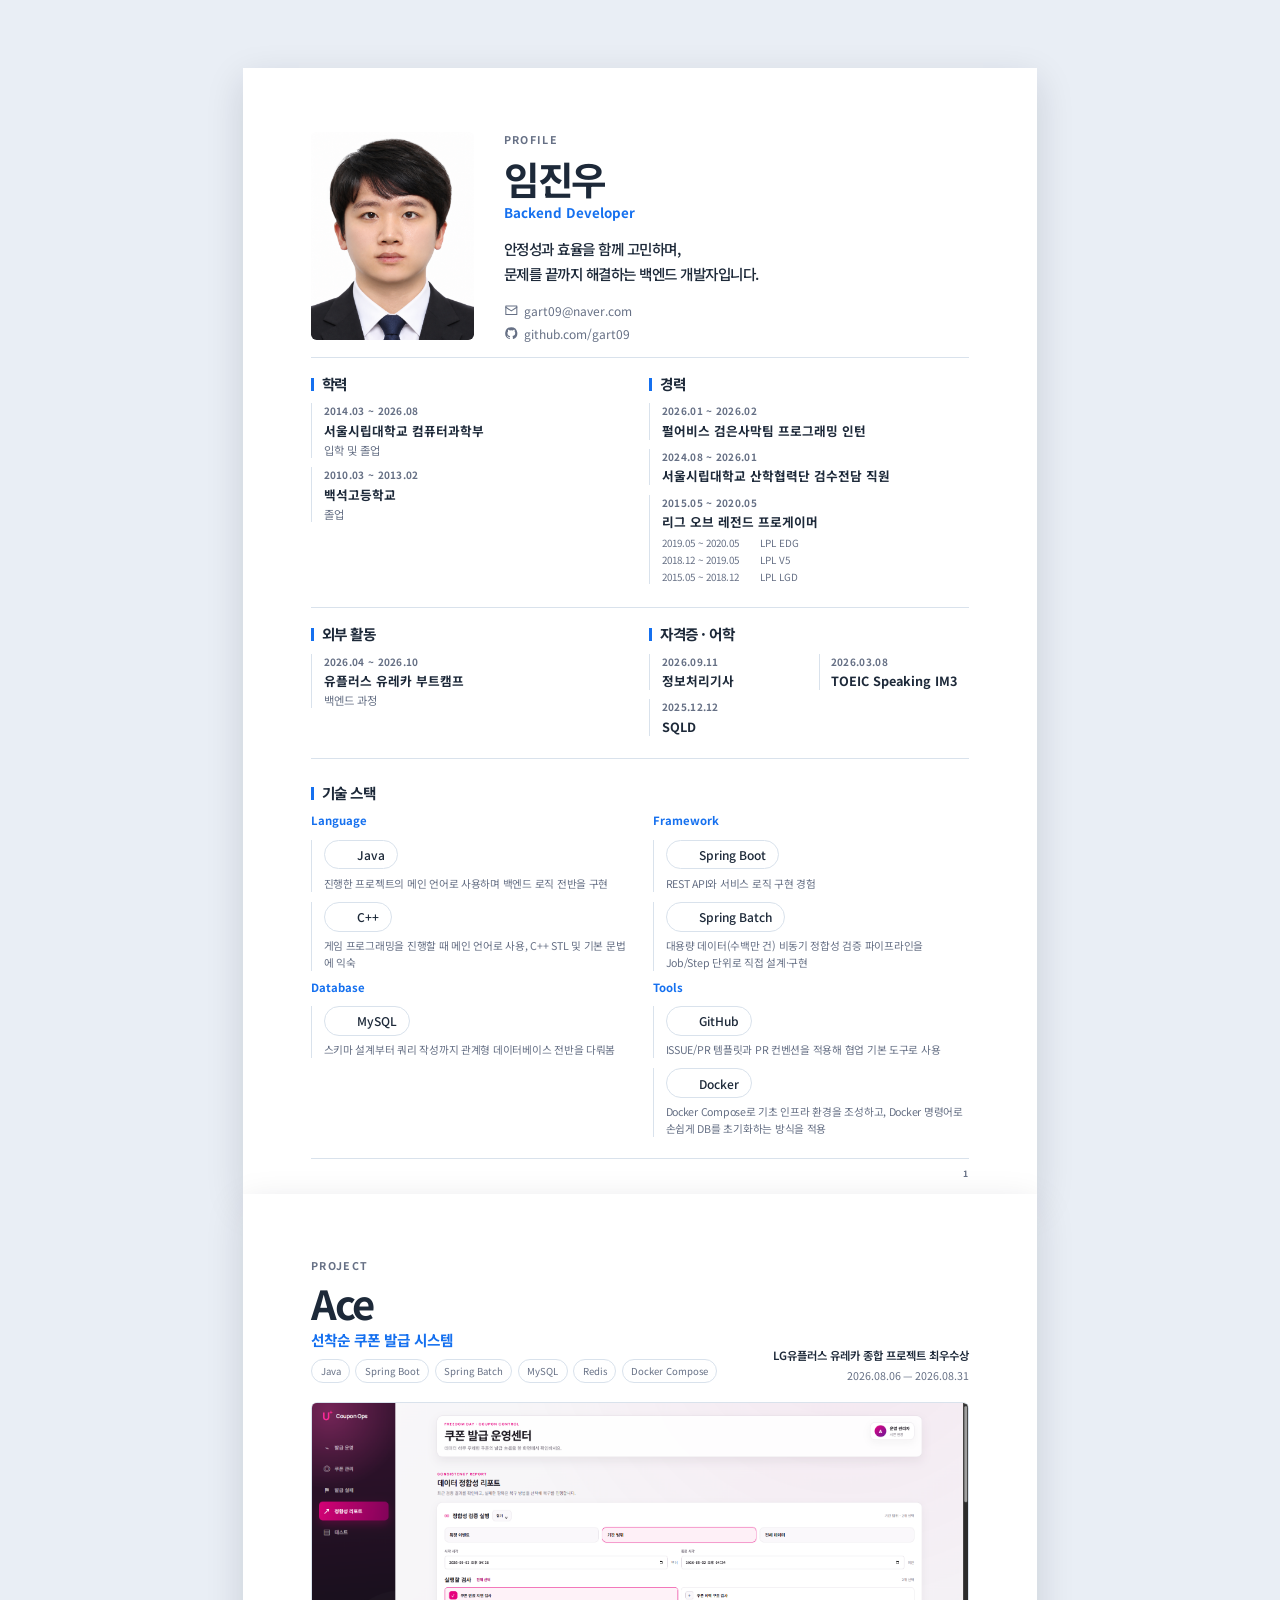
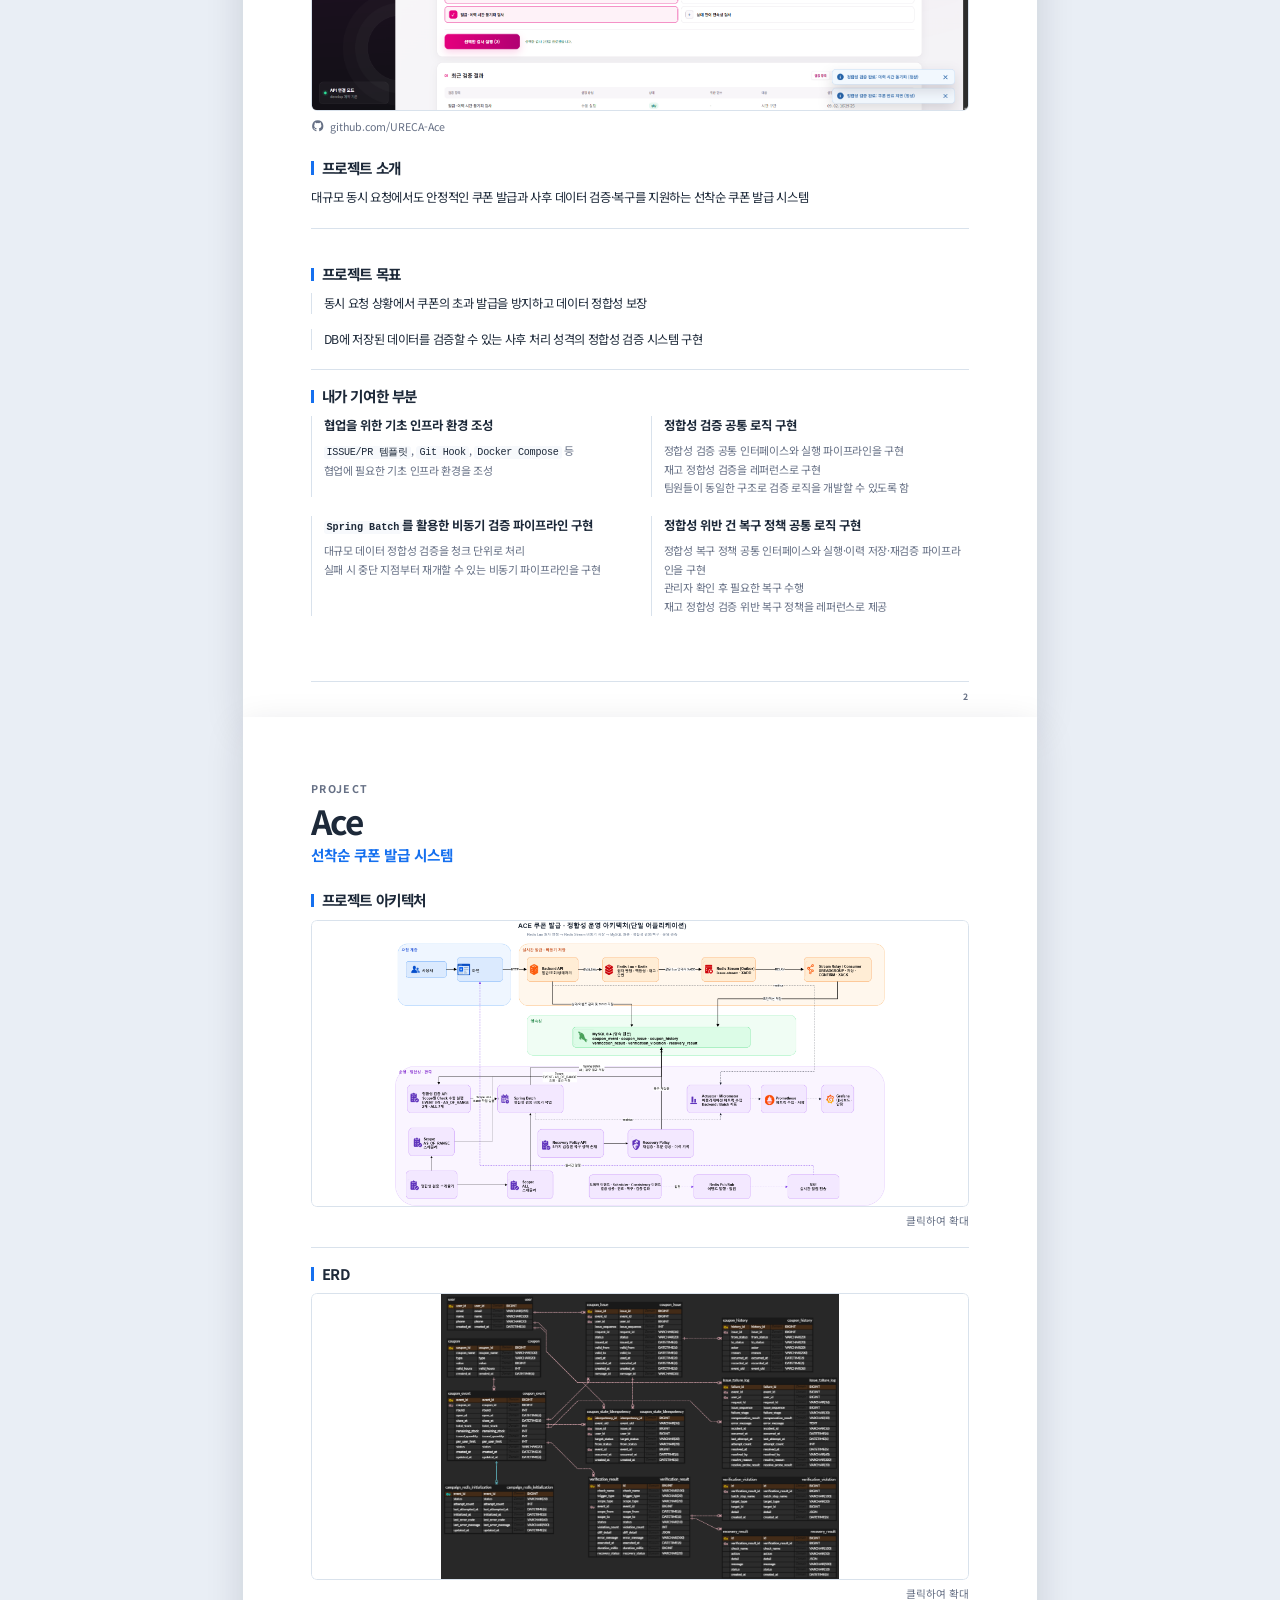
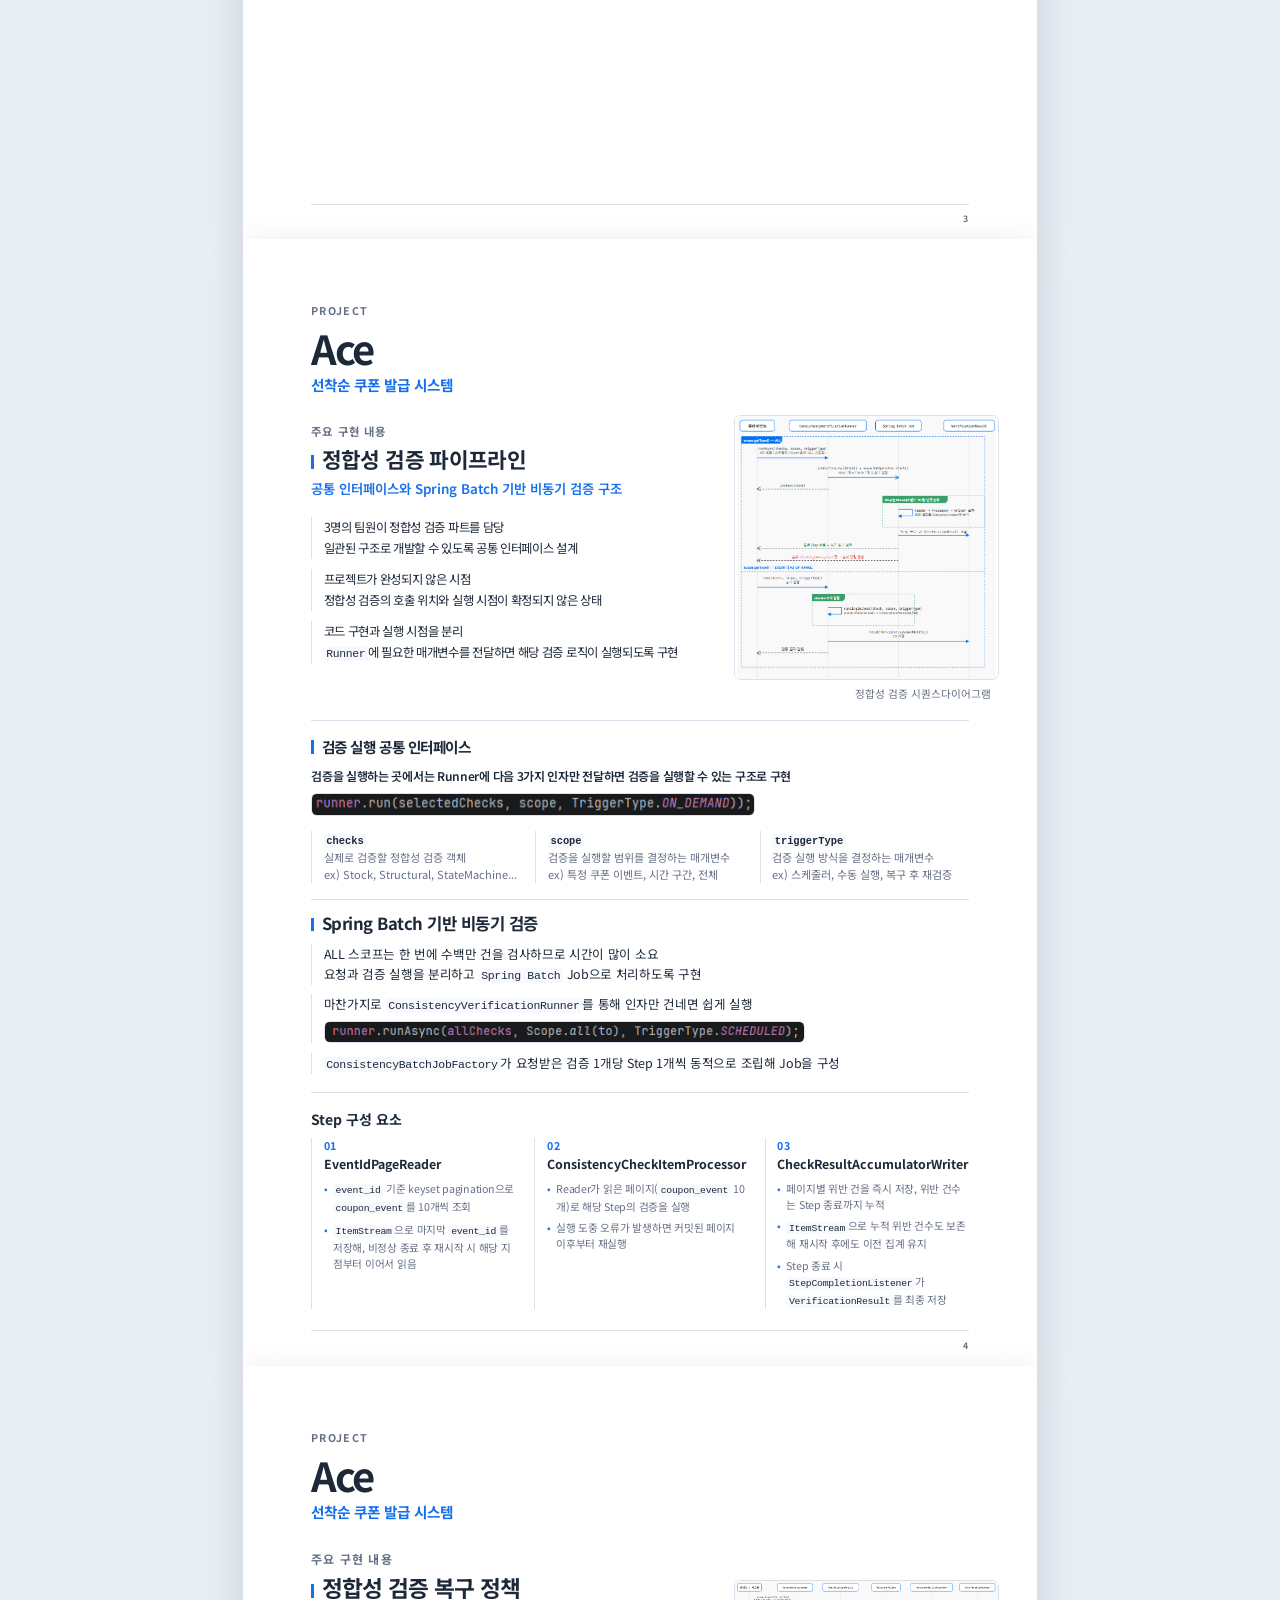
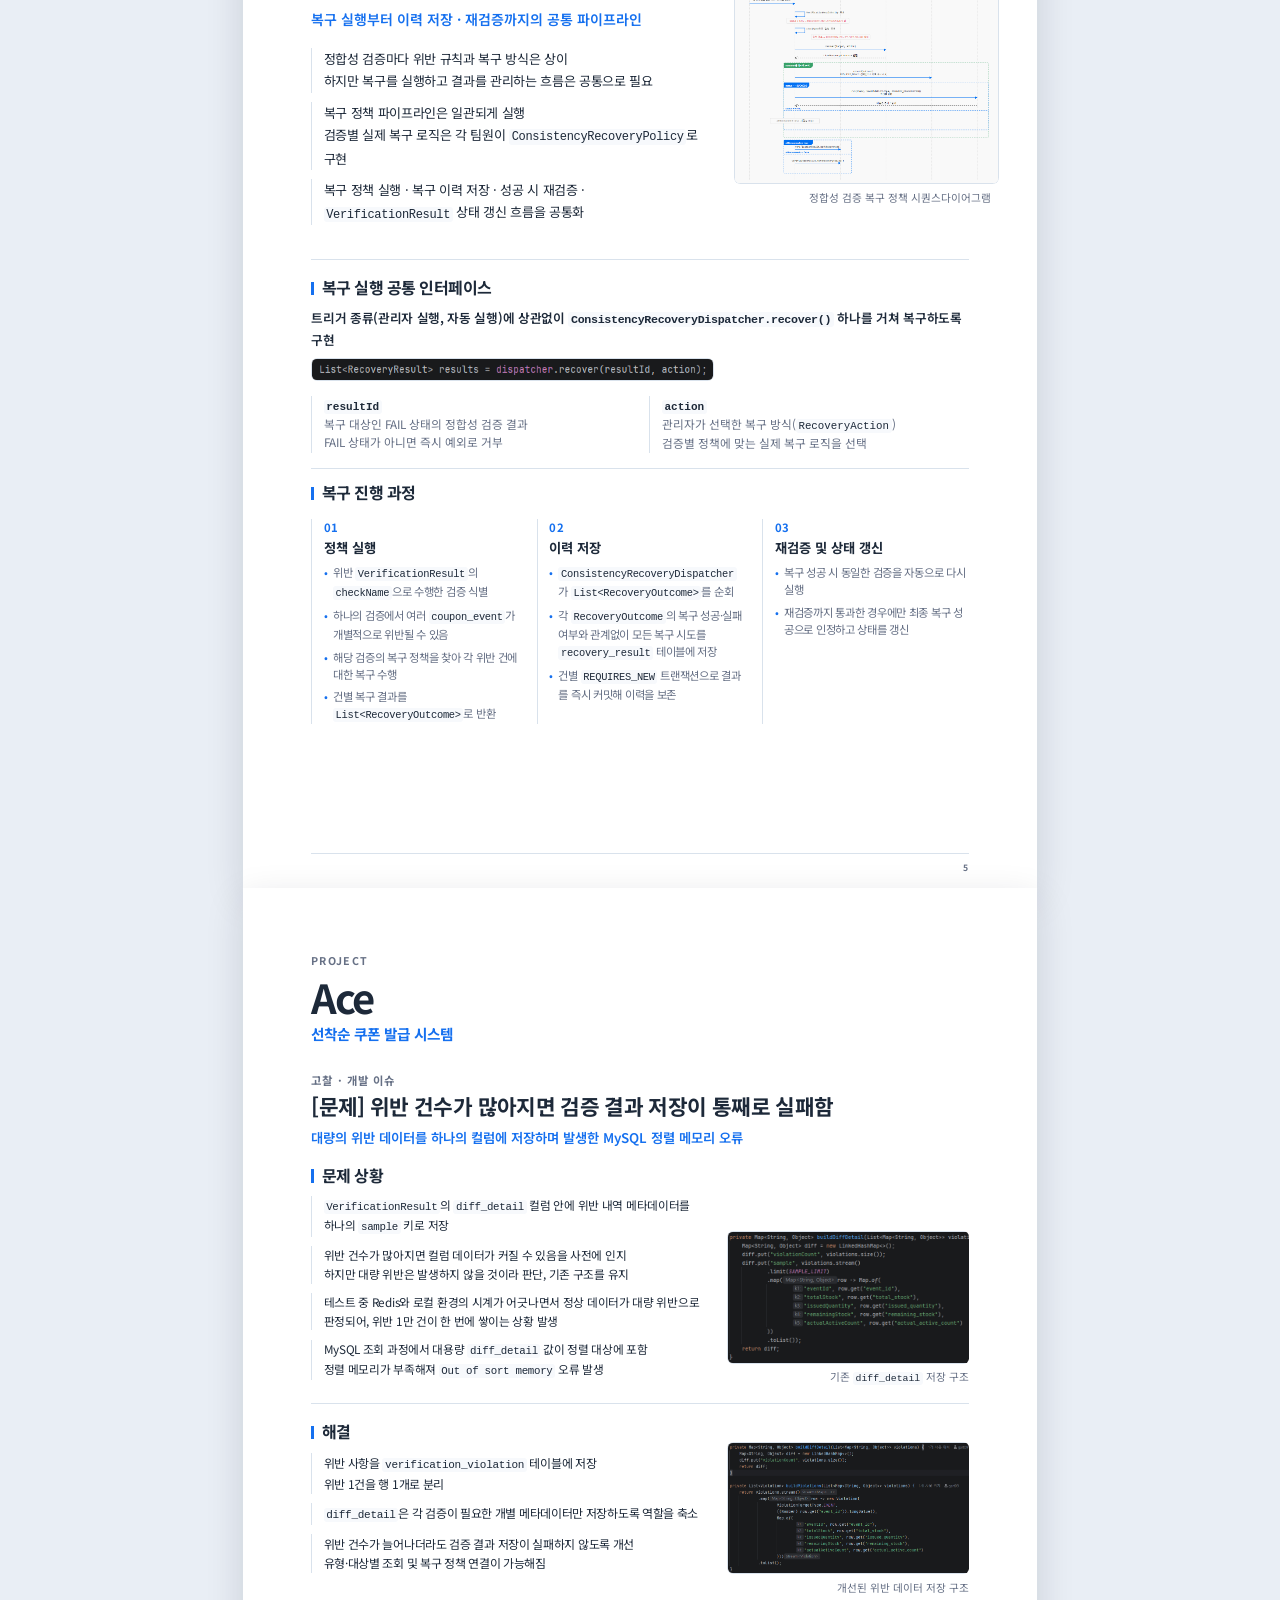
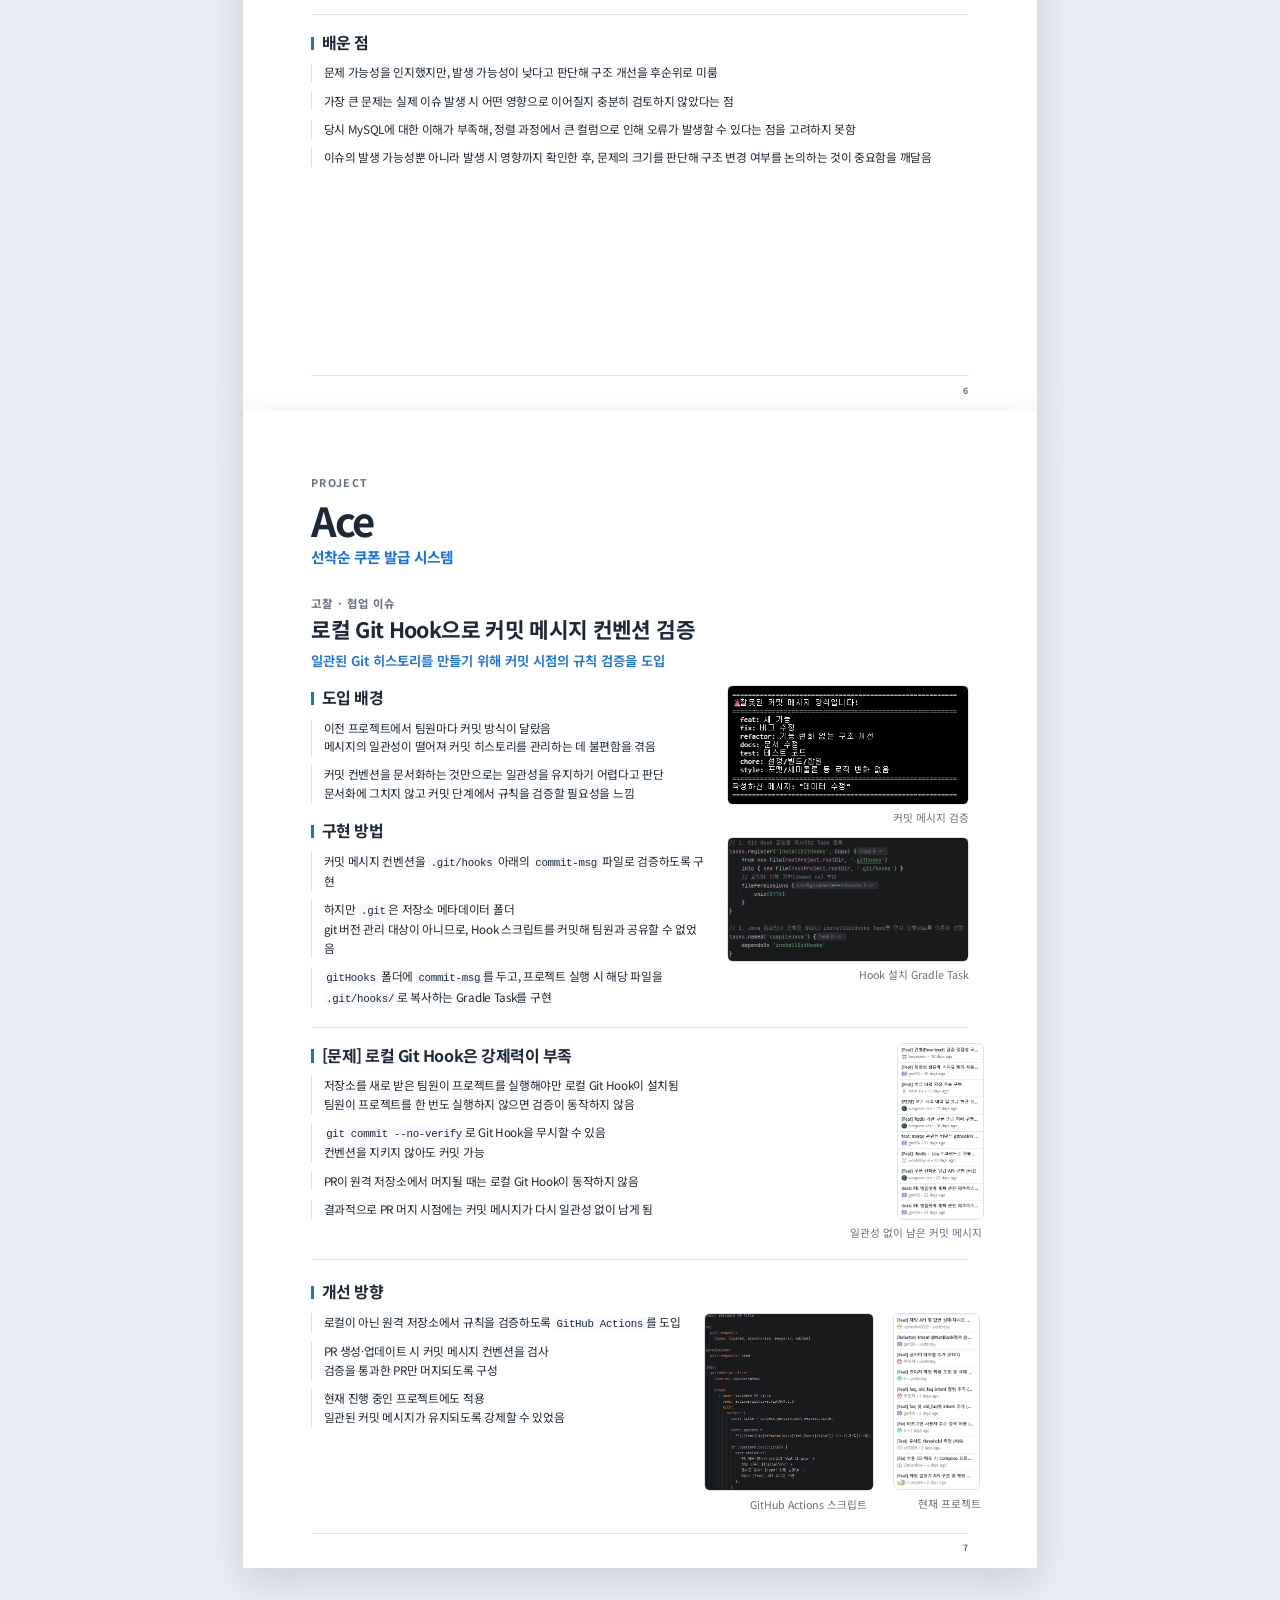
==== commit 1c5e7e92: "가로선 추가" ====
--- a/portfolio-pdf/index.html
+++ b/portfolio-pdf/index.html
@@ -196,6 +196,10 @@
                     <img src="../assets/images/ace_정합성 리포트 사진1.png" alt="Ace 정합성 리포트 화면">
                 </button>
             </figure>
+            <a class="project-github" href="https://github.com/URECA-Ace" target="_blank" rel="noopener noreferrer">
+                <svg viewBox="0 0 24 24" aria-hidden="true"><path d="M12 2a10 10 0 0 0-3.16 19.49c.5.09.68-.22.68-.48v-1.7c-2.78.6-3.37-1.18-3.37-1.18-.46-1.15-1.11-1.46-1.11-1.46-.91-.62.07-.61.07-.61 1 .07 1.54 1.02 1.54 1.02.9 1.53 2.35 1.09 2.92.83.09-.65.35-1.09.64-1.34-2.22-.25-4.56-1.1-4.56-4.95 0-1.1.4-2 1.03-2.7-.1-.25-.45-1.28.1-2.66 0 0 .84-.27 2.75 1.03a9.58 9.58 0 0 1 5 0c1.9-1.3 2.74-1.03 2.74-1.03.55 1.38.2 2.41.1 2.66.64.7 1.03 1.6 1.03 2.7 0 3.86-2.35 4.7-4.58 4.95.36.3.68.87.68 1.76v2.6c0 .26.18.57.69.48A10 10 0 0 0 12 2Z"/></svg>
+                <span>github.com/URECA-Ace</span>
+            </a>
 
             <section class="project-hero">
                 <div class="project-summary">
@@ -312,6 +316,8 @@
                     <figcaption>정합성 검증 시퀀스다이어그램</figcaption>
                 </figure>
             </section>
+
+            <div class="project-divider reflection-divider" aria-hidden="true"></div>
 
             <section class="verification-overview">
                 <div class="runner-content">
@@ -348,6 +354,8 @@
                     <li><code>ConsistencyBatchJobFactory</code>가 요청받은 검증 1개당 Step 1개씩 동적으로 조립해 Job을 구성</li>
                 </ul>
 
+                <div class="project-divider reflection-divider" aria-hidden="true"></div>
+
                 <h3 class="step-components-title">Step 구성 요소</h3>
                 <div class="step-components">
                     <article>
@@ -411,6 +419,8 @@
                     <figcaption>정합성 검증 복구 정책 시퀀스다이어그램</figcaption>
                 </figure>
             </section>
+
+            <div class="project-divider reflection-divider" aria-hidden="true"></div>
 
             <section class="recovery-interface">
                 <h2>복구 실행 공통 인터페이스</h2>
@@ -514,6 +524,8 @@
                     <figcaption>개선된 위반 데이터 저장 구조</figcaption>
                 </figure>
             </section>
+
+            <div class="project-divider reflection-divider" aria-hidden="true"></div>
 
             <section class="reflection-learned">
                 <h2>배운 점</h2>
@@ -595,6 +607,8 @@
                 </figure>
             </section>
 
+            <div class="project-divider reflection-divider" aria-hidden="true"></div>
+            
             <section class="collaboration-next">
                 <h2>개선 방향</h2>
                 <div class="collaboration-next-content">
--- a/portfolio-pdf/style.css
+++ b/portfolio-pdf/style.css
@@ -188,10 +188,10 @@
 
 h2::before {
     display: inline-block;
-    width: 3px;
+    width: 0;
     height: 10pt;
     margin-right: 2mm;
-    background: var(--accent);
+    border-left: 3px solid var(--accent);
     content: "";
     vertical-align: -1px;
 }
@@ -424,6 +424,22 @@
     object-position: top;
 }
 
+.project-github {
+    display: inline-flex;
+    align-items: center;
+    gap: 1.5mm;
+    margin-top: 2mm;
+    color: var(--muted);
+    font-size: 8pt;
+    text-decoration: none;
+}
+
+.project-github svg {
+    width: 3.6mm;
+    height: 3.6mm;
+    fill: currentColor;
+}
+
 .image-zoom {
     display: block;
     width: 100%;
@@ -1034,10 +1050,10 @@
 
 .collaboration-implementation-heading::before {
     display: inline-block;
-    width: 3px;
+    width: 0;
     height: 10pt;
     margin-right: 2mm;
-    background: var(--accent);
+    border-left: 3px solid var(--accent);
     content: "";
     vertical-align: -1px;
 }
@@ -1281,6 +1297,11 @@
 }
 
 @media print {
+    * {
+        -webkit-print-color-adjust: exact;
+        print-color-adjust: exact;
+    }
+
     html,
     body {
         background: #fff;
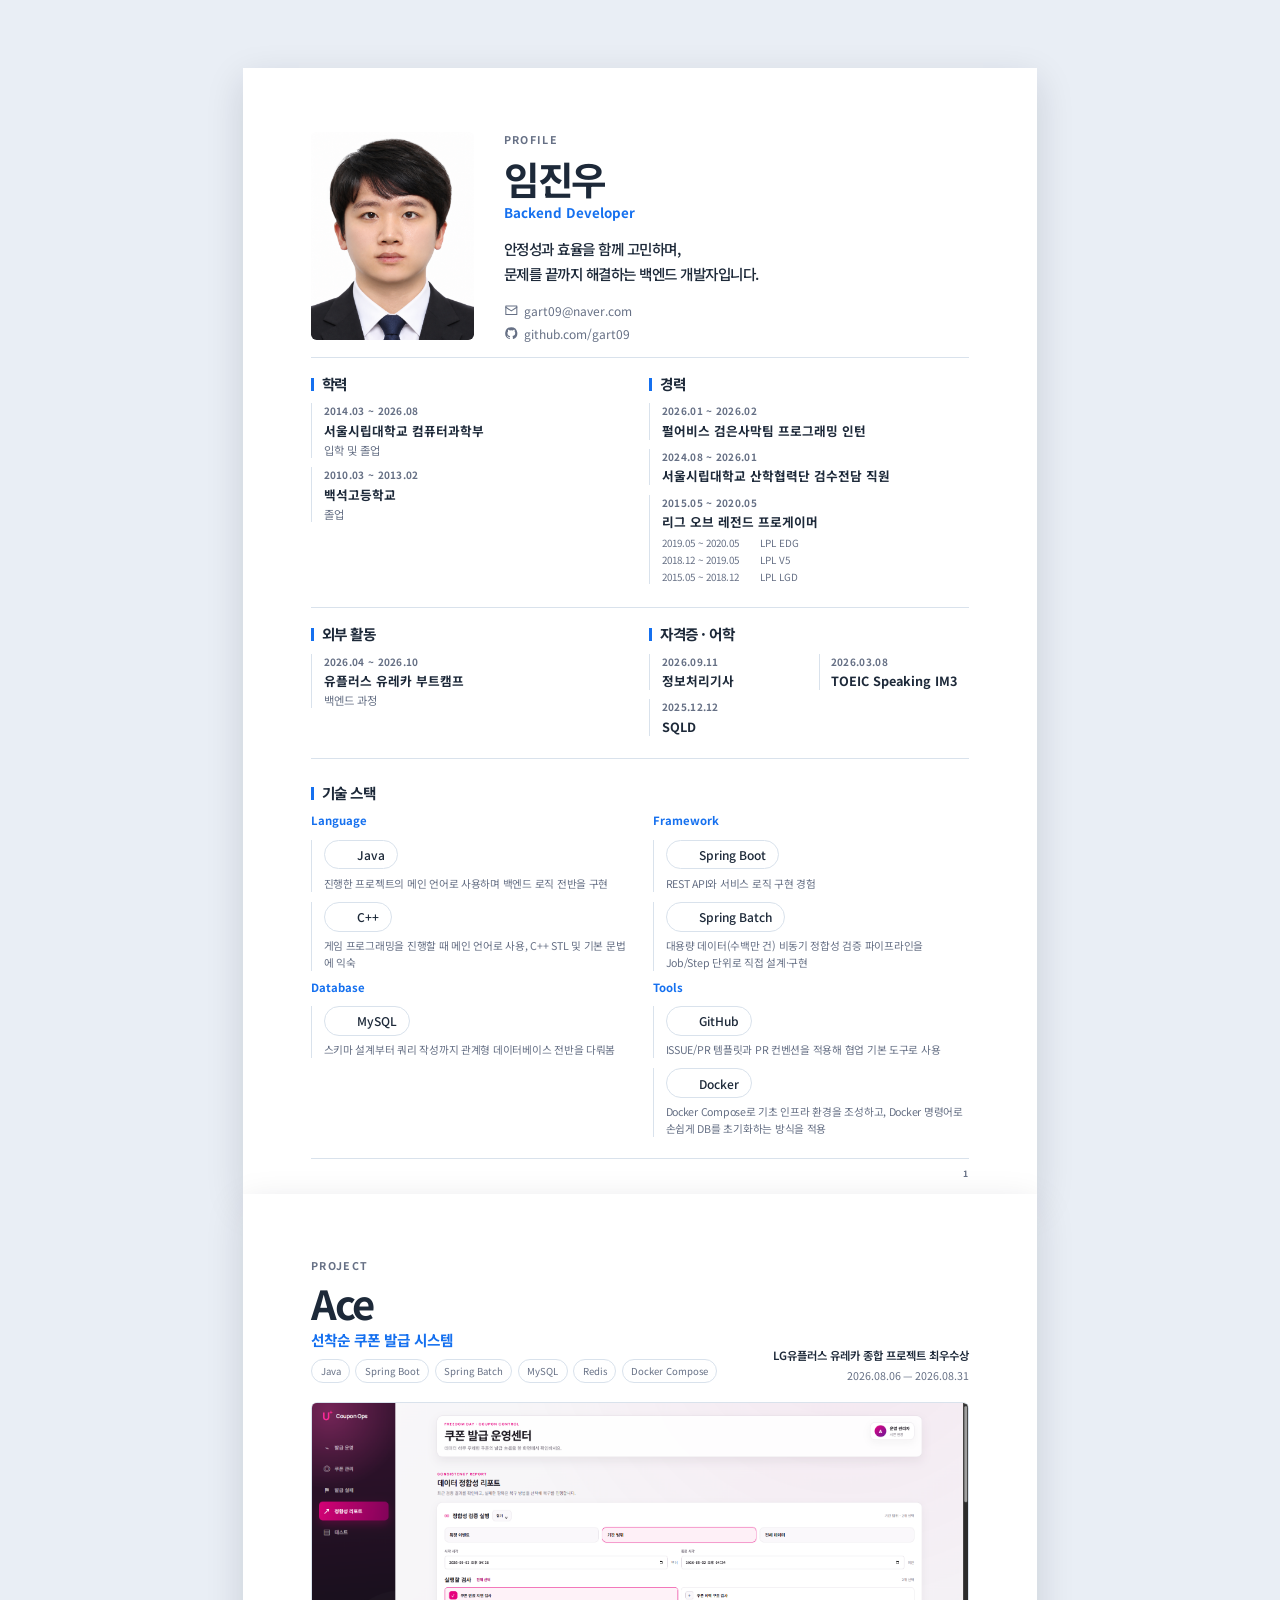
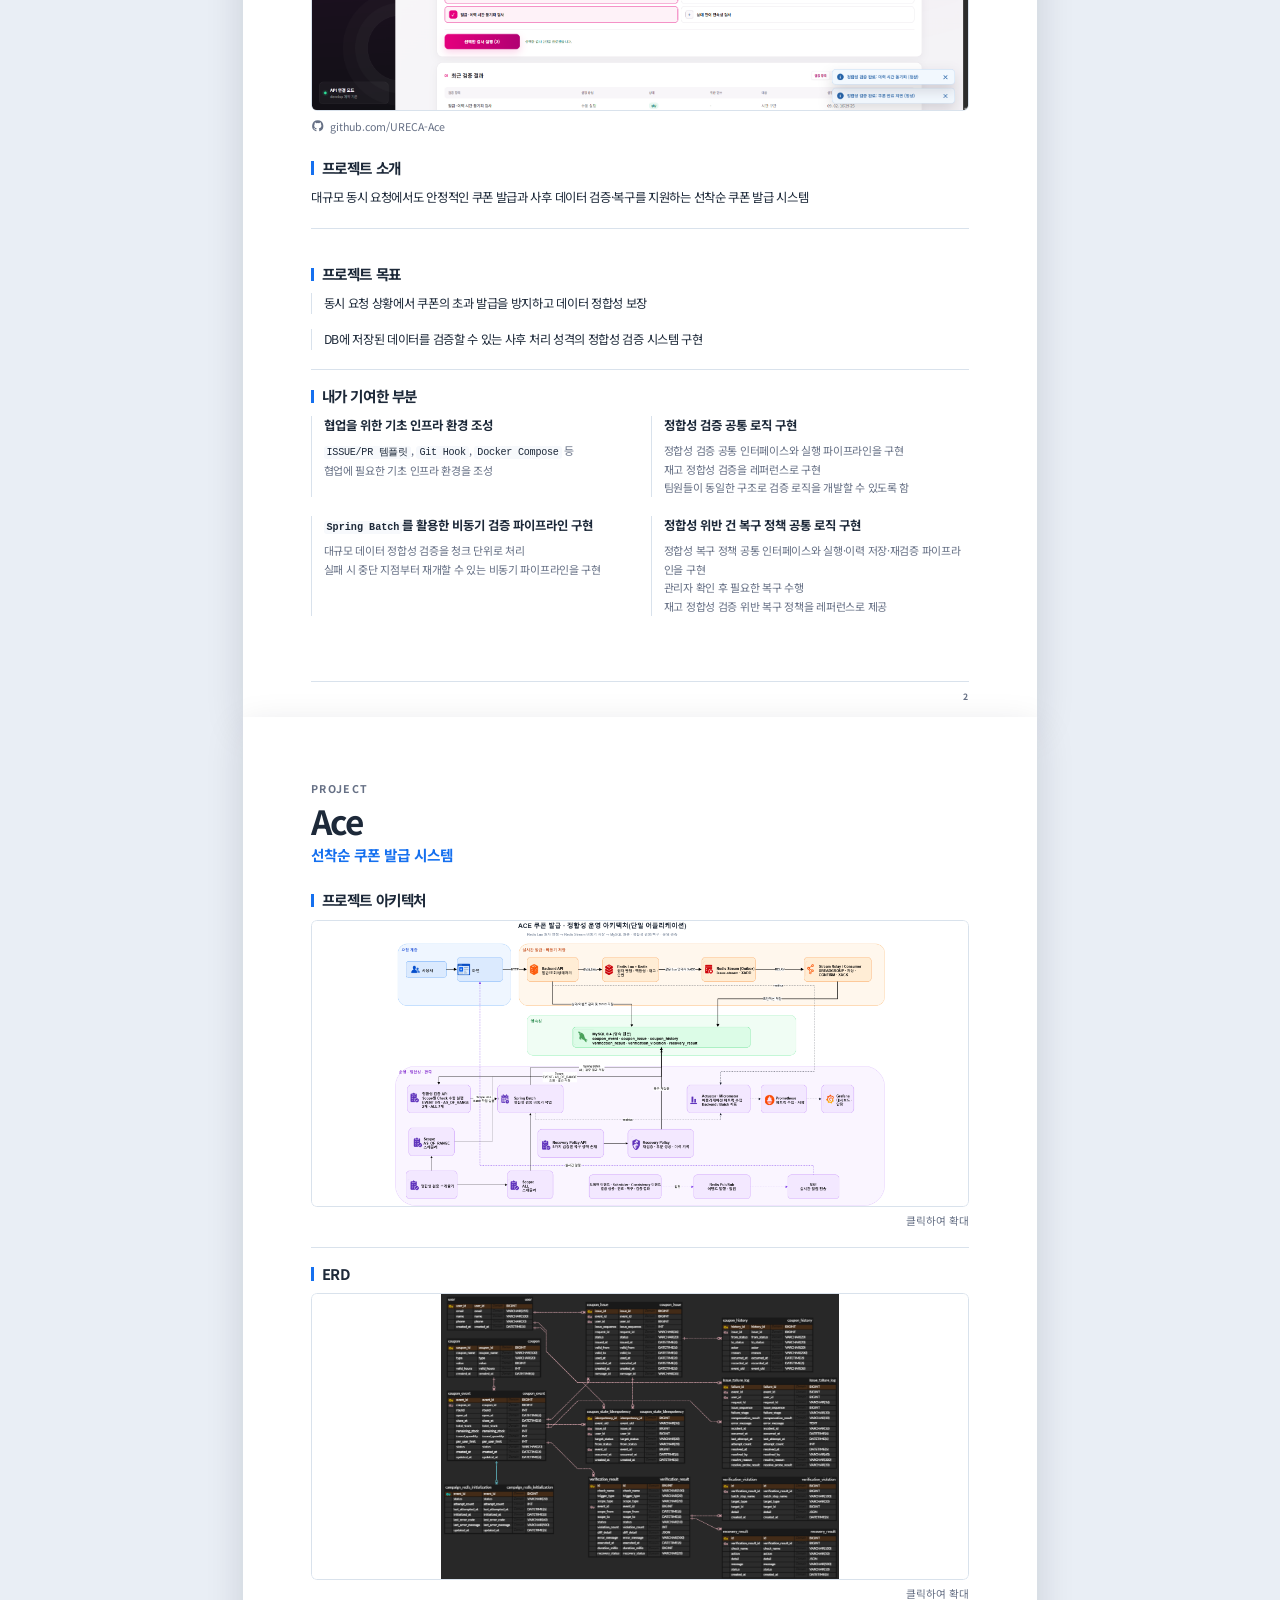
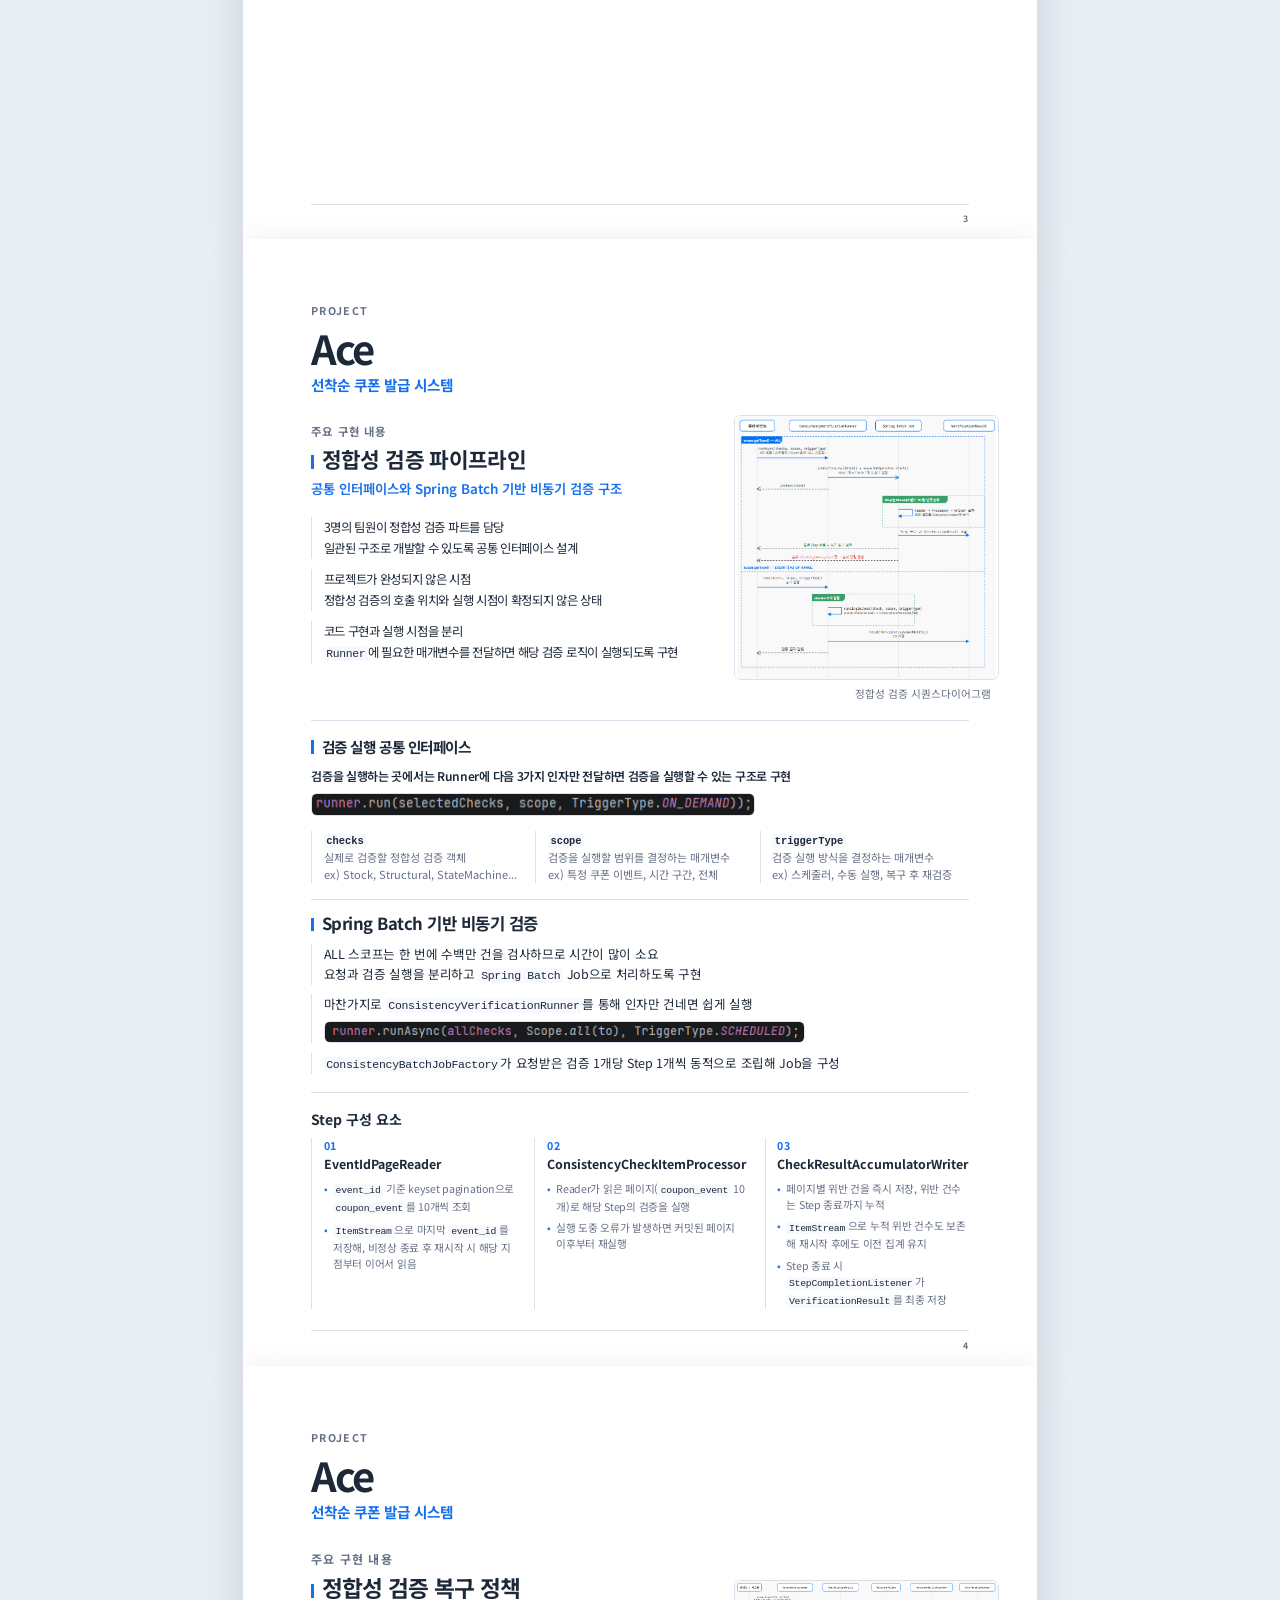
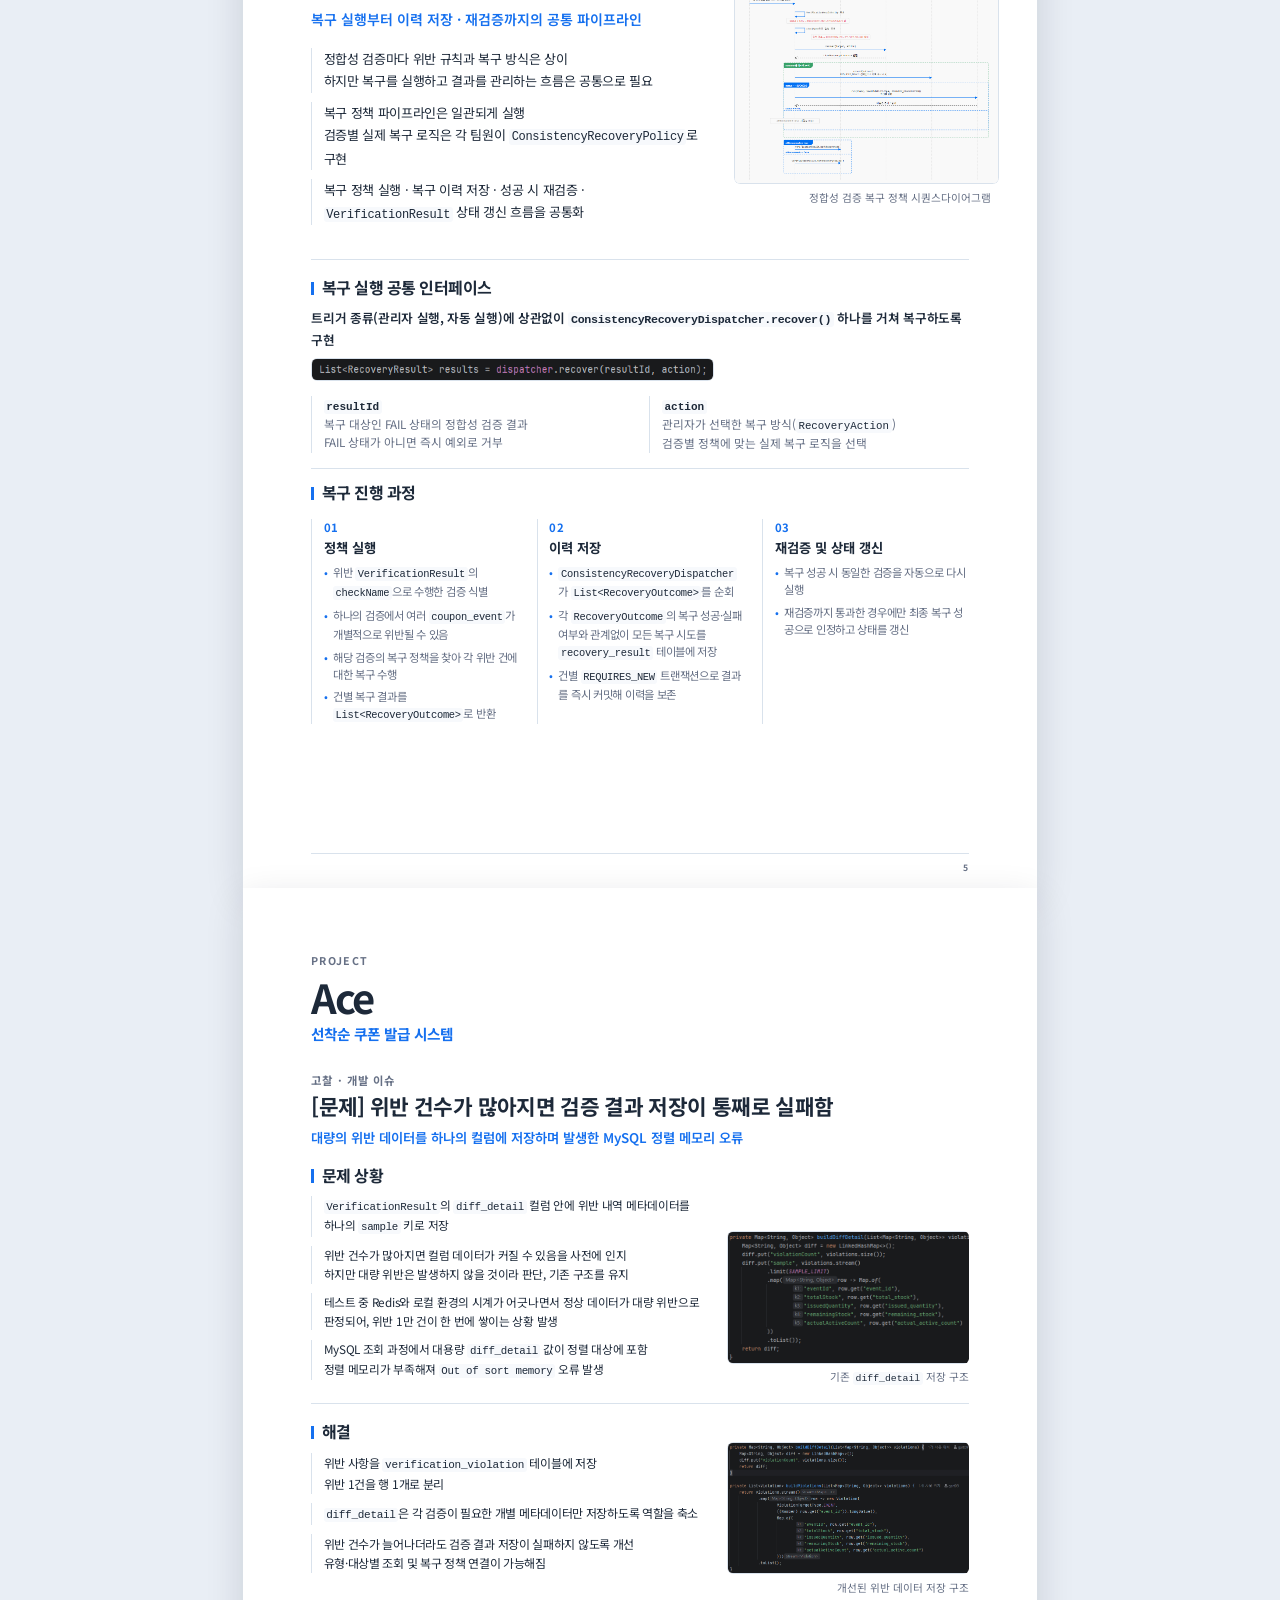
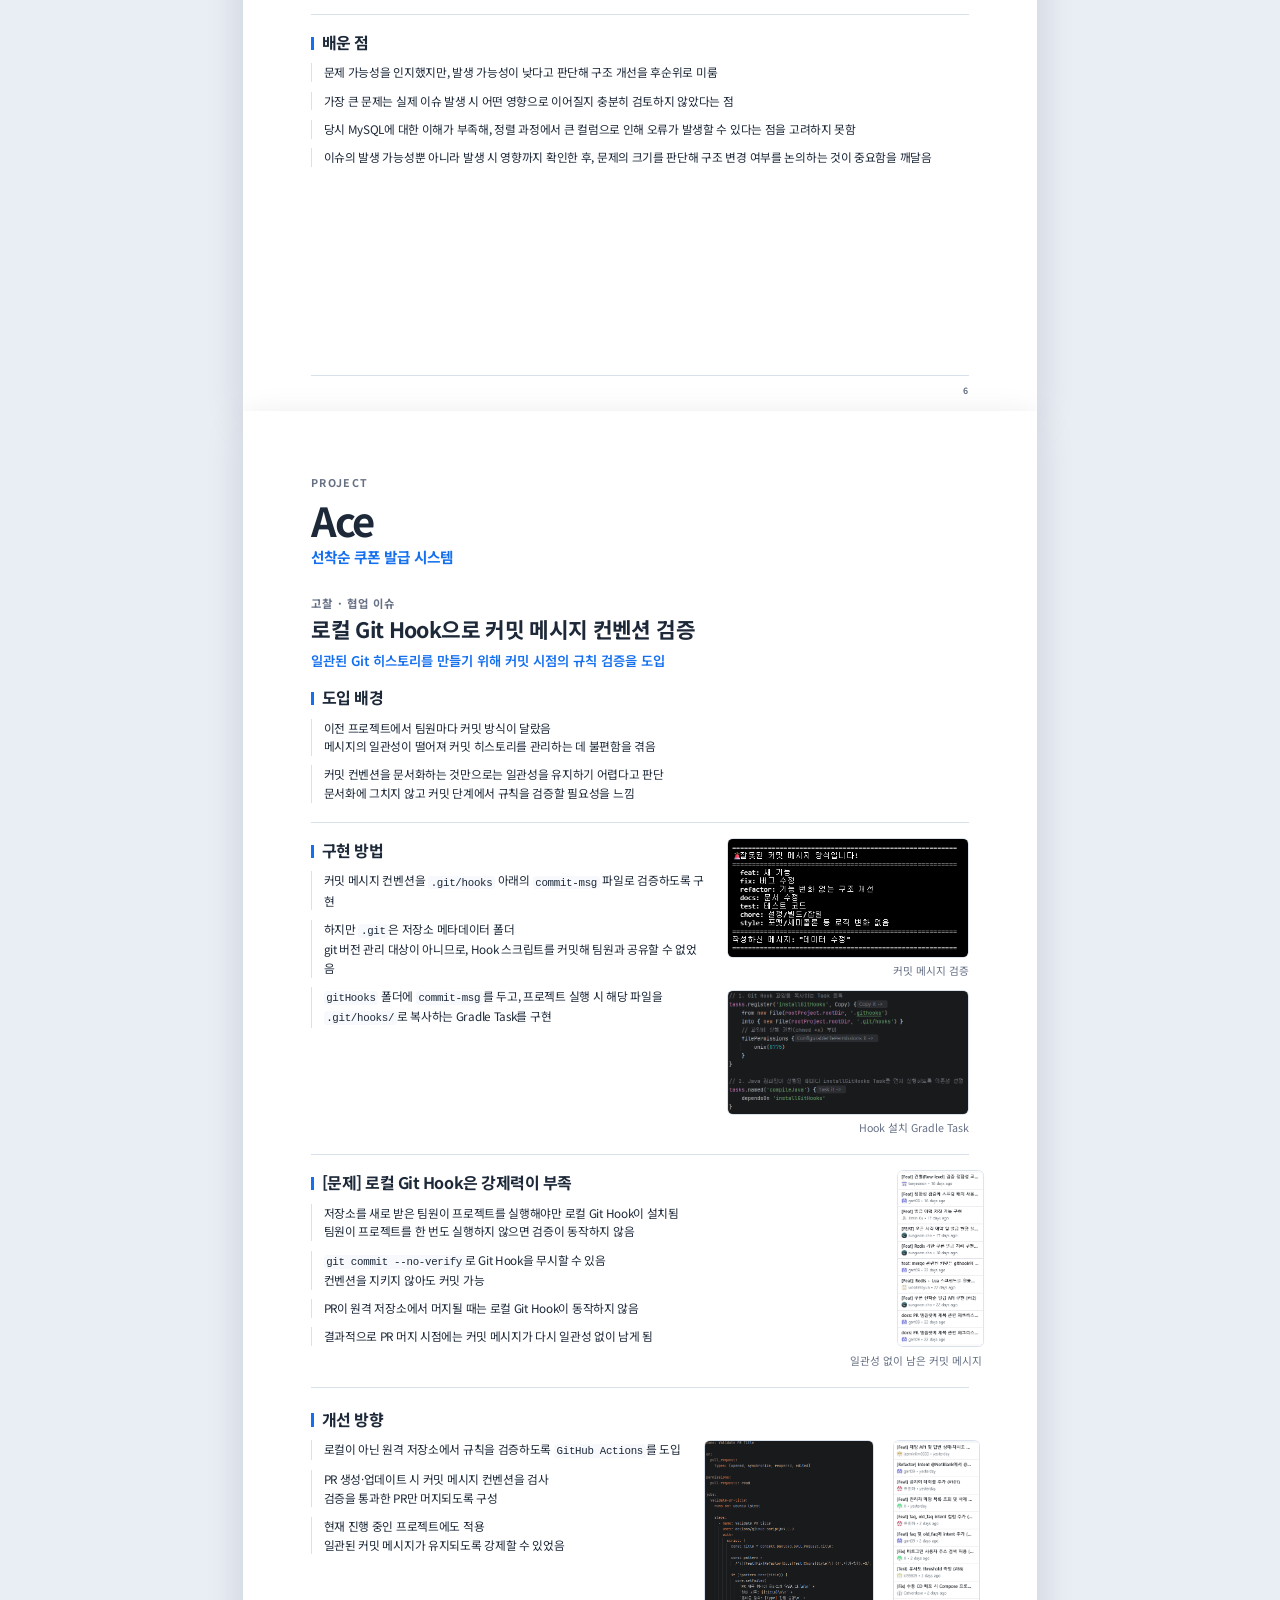
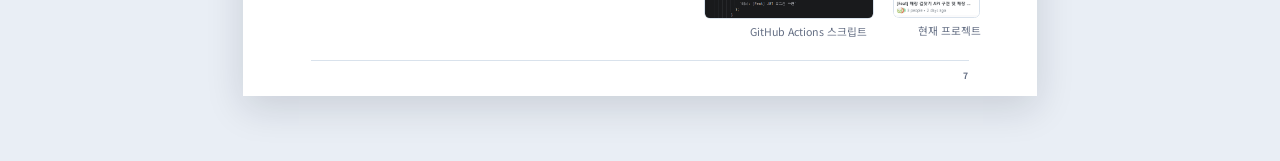
==== commit 8db61ec9: "가로선 마무리" ====
--- a/portfolio-pdf/index.html
+++ b/portfolio-pdf/index.html
@@ -564,7 +564,14 @@
                         <li>이전 프로젝트에서 팀원마다 커밋 방식이 달랐음<br> 메시지의 일관성이 떨어져 커밋 히스토리를 관리하는 데 불편함을 겪음</li>
                         <li>커밋 컨벤션을 문서화하는 것만으로는 일관성을 유지하기 어렵다고 판단<br> 문서화에 그치지 않고 커밋 단계에서 규칙을 검증할 필요성을 느낌</li>
                     </ul>
-                    <h3 class="collaboration-implementation-heading">구현 방법</h3>
+                </div>
+            </section>
+
+            <div class="project-divider collaboration-background-divider" aria-hidden="true"></div>
+
+            <section class="collaboration-implementation">
+                <div>
+                    <h2>구현 방법</h2>
                     <ul class="reflection-list">
                         <li>커밋 메시지 컨벤션을 <code>.git/hooks</code> 아래의 <code>commit-msg</code> 파일로 검증하도록 구현</li>
                         <li>하지만 <code>.git</code>은 저장소 메타데이터 폴더<br>git 버전 관리 대상이 아니므로, Hook 스크립트를 커밋해 팀원과 공유할 수 없었음</li>
--- a/portfolio-pdf/style.css
+++ b/portfolio-pdf/style.css
@@ -1027,6 +1027,7 @@
 }
 
 .collaboration-background,
+.collaboration-implementation,
 .collaboration-problem {
     display: grid;
     grid-template-columns: 1fr 64mm;
@@ -1035,27 +1036,15 @@
 }
 
 .collaboration-background h2,
+.collaboration-implementation h2,
 .collaboration-problem h2,
 .collaboration-next h2 {
     margin-bottom: 2.5mm;
     font-size: 12pt;
 }
 
-.collaboration-implementation-heading {
-    margin: 4mm 0 2.5mm;
-    color: var(--ink);
-    font-size: 12pt;
-    letter-spacing: -0.03em;
-}
-
-.collaboration-implementation-heading::before {
-    display: inline-block;
-    width: 0;
-    height: 10pt;
-    margin-right: 2mm;
-    border-left: 3px solid var(--accent);
-    content: "";
-    vertical-align: -1px;
+.collaboration-background {
+    display: block;
 }
 
 .collaboration-background-images {
@@ -1069,6 +1058,10 @@
 }
 
 .collaboration-divider {
+    margin: 5mm 0 4mm;
+}
+
+.collaboration-background-divider {
     margin: 5mm 0 4mm;
 }
 
@@ -1346,6 +1339,7 @@
     .reflection-problem,
     .reflection-solution,
     .collaboration-background,
+    .collaboration-implementation,
     .collaboration-problem,
     .collaboration-next-content,
     .collaboration-next-images {
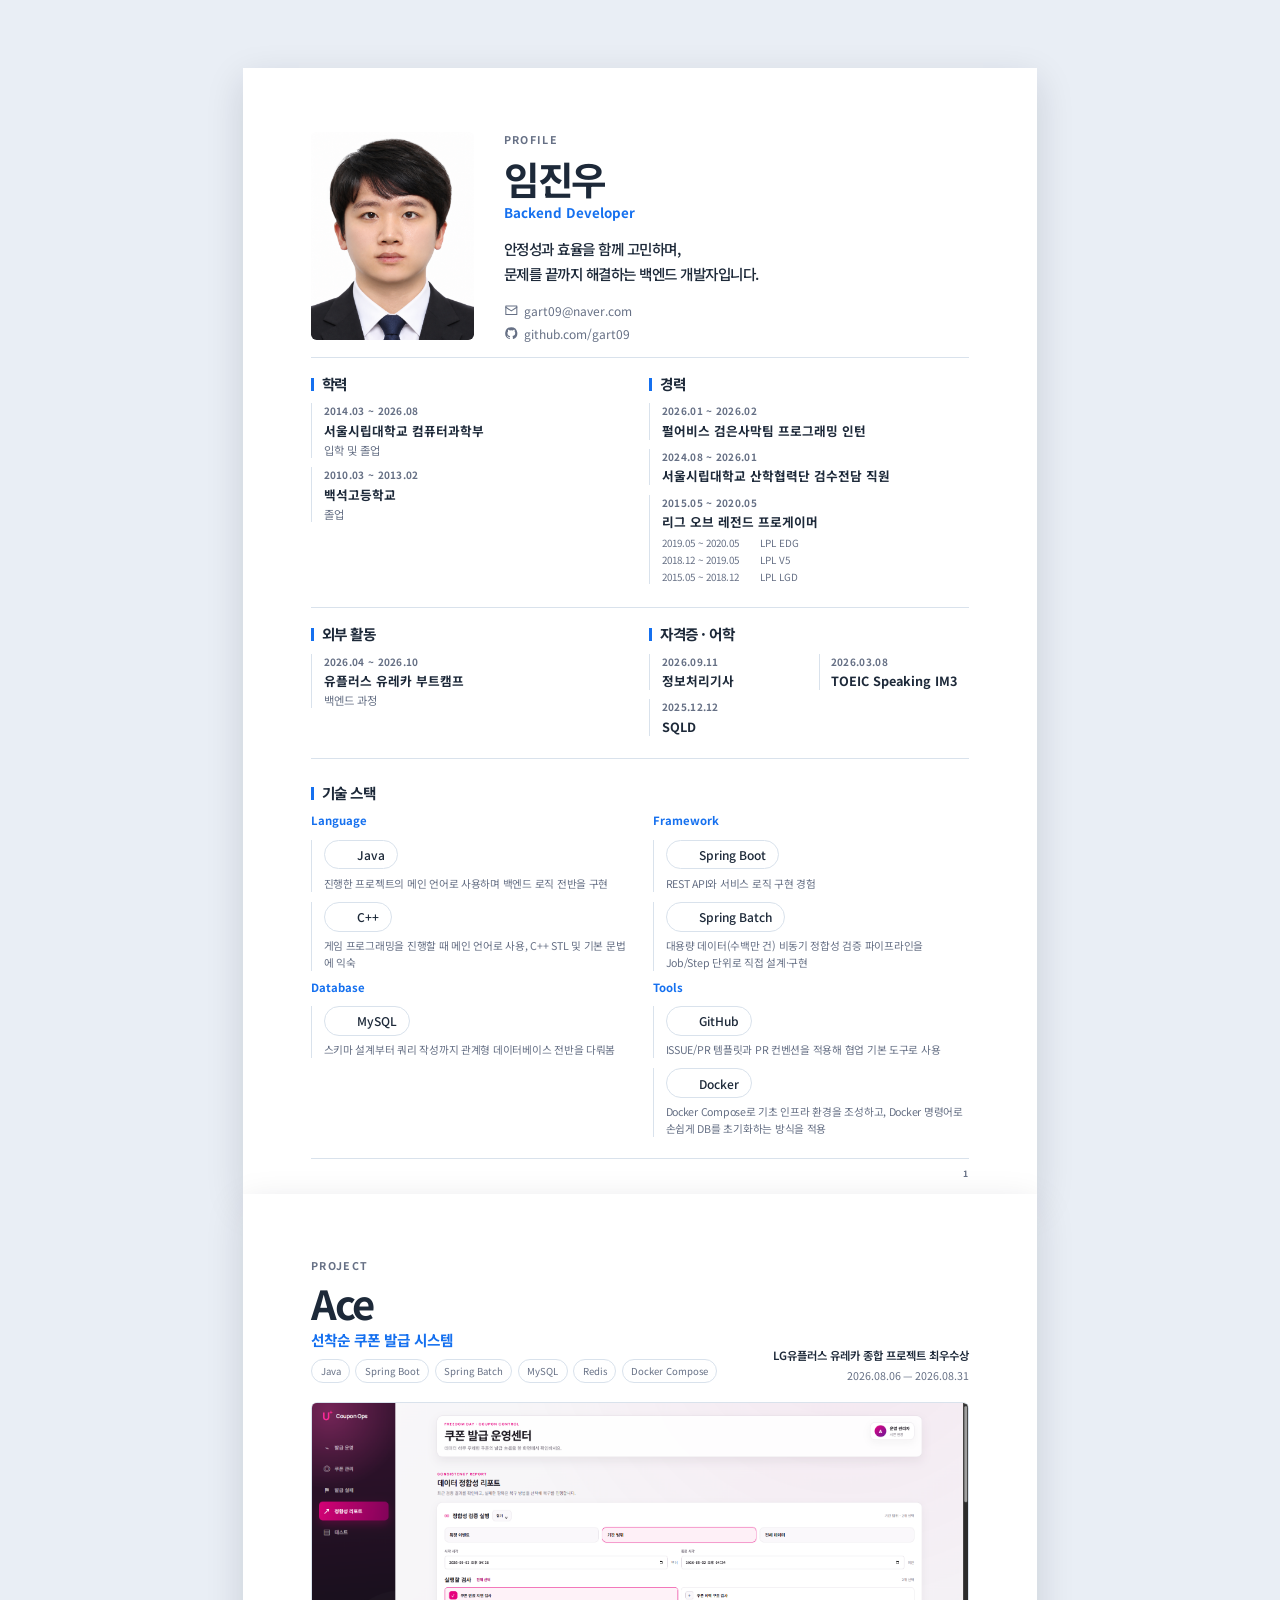
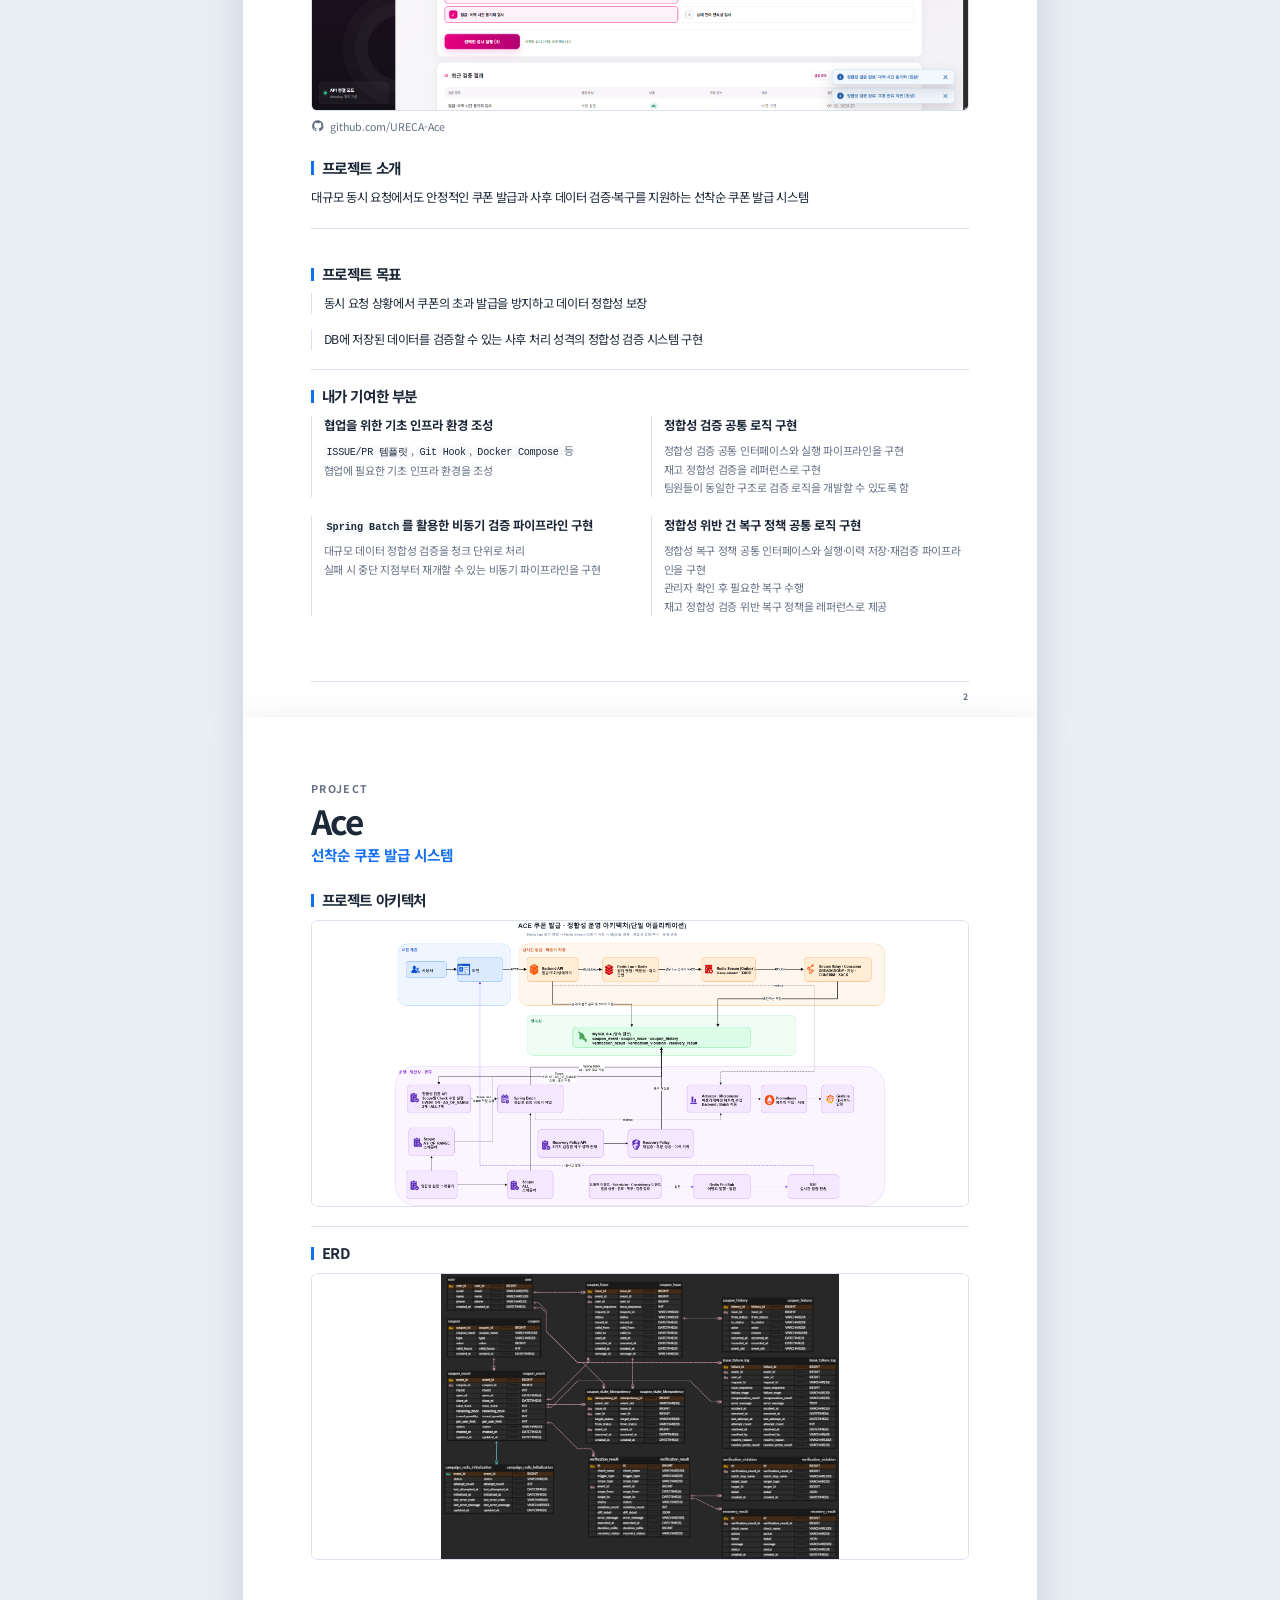
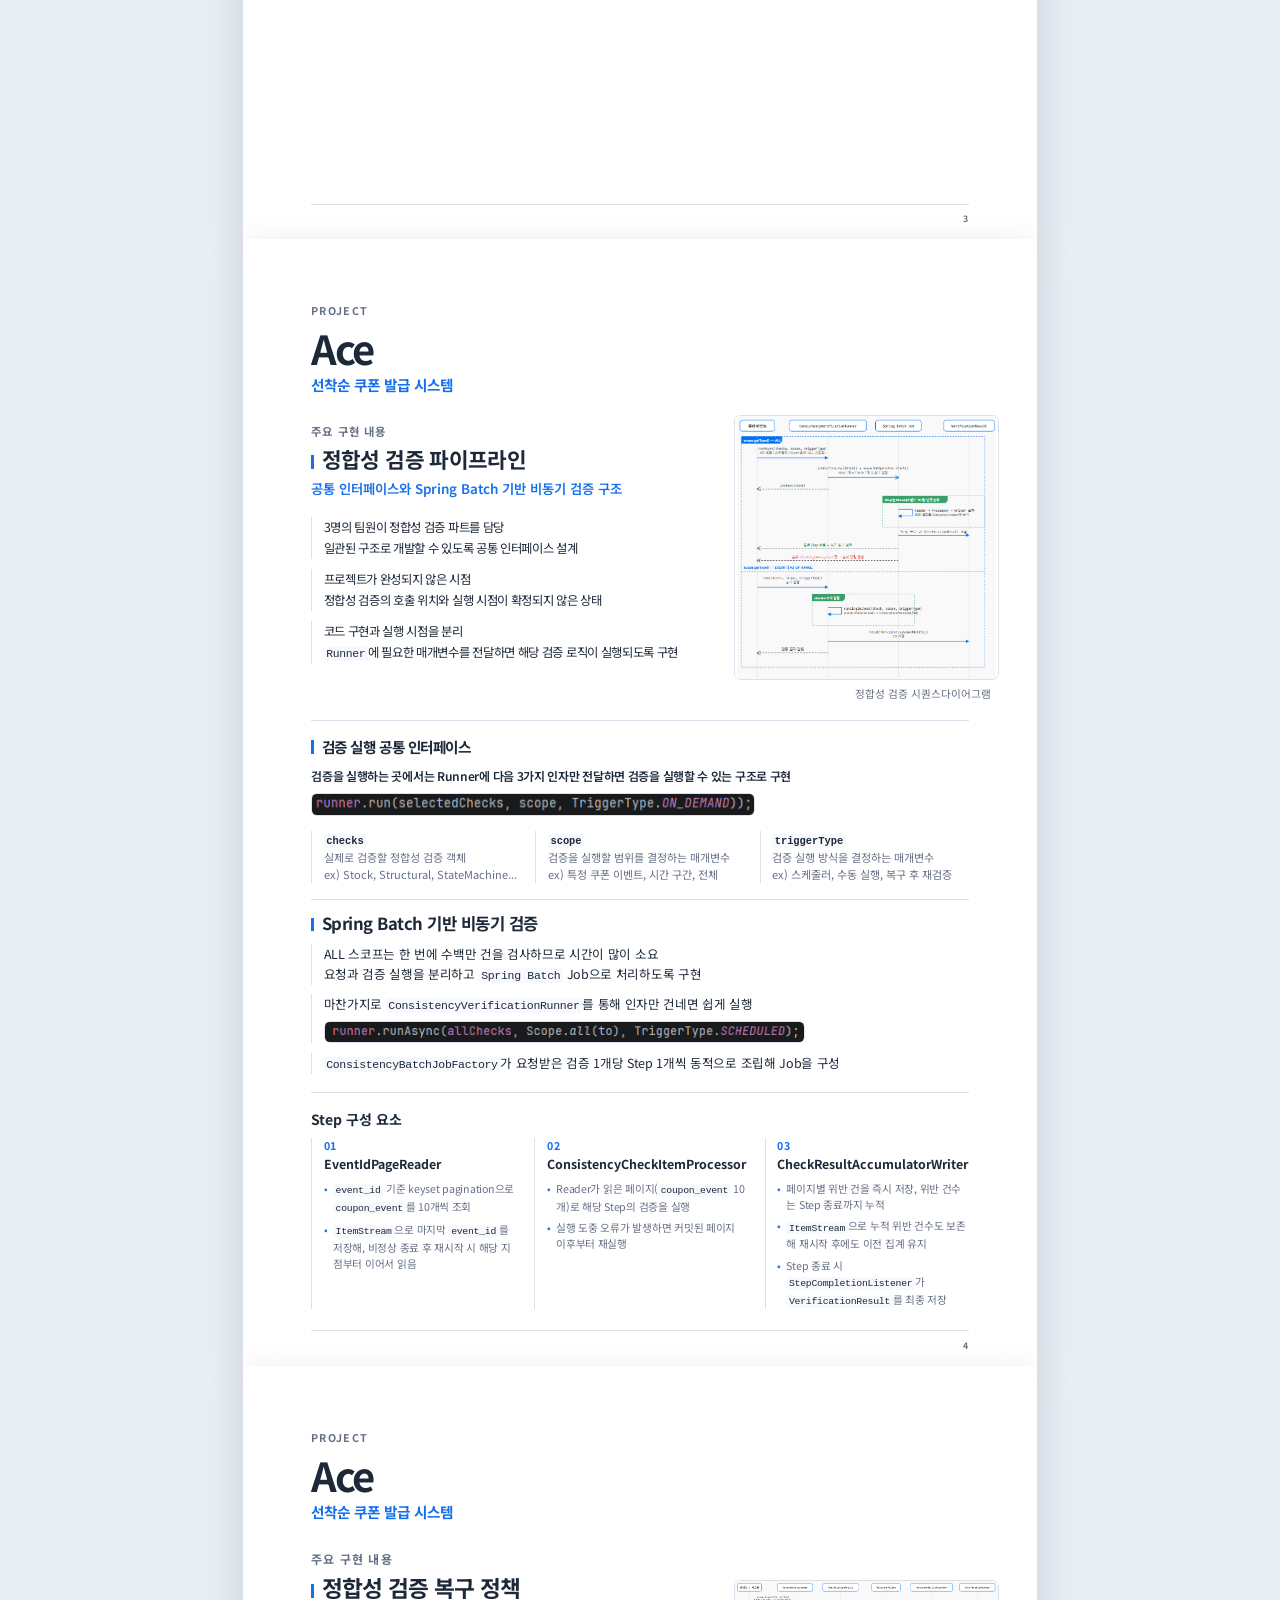
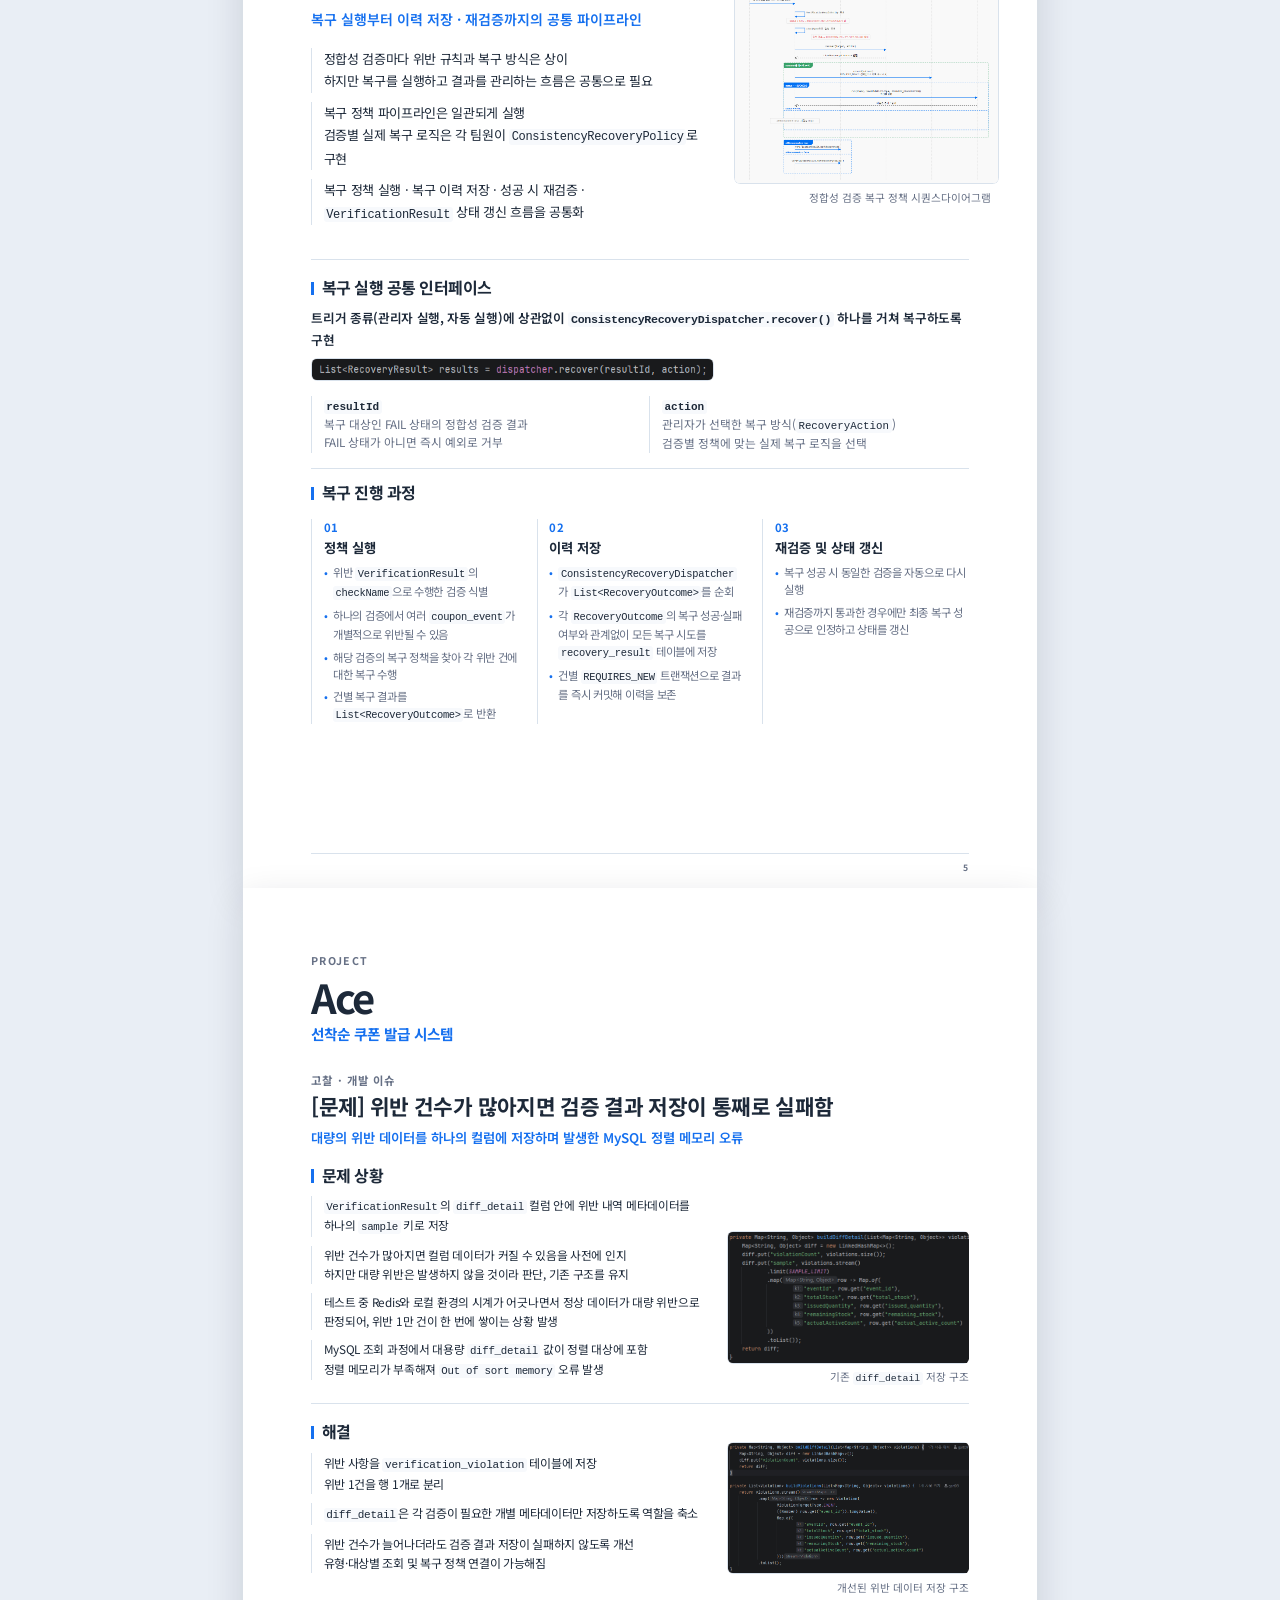
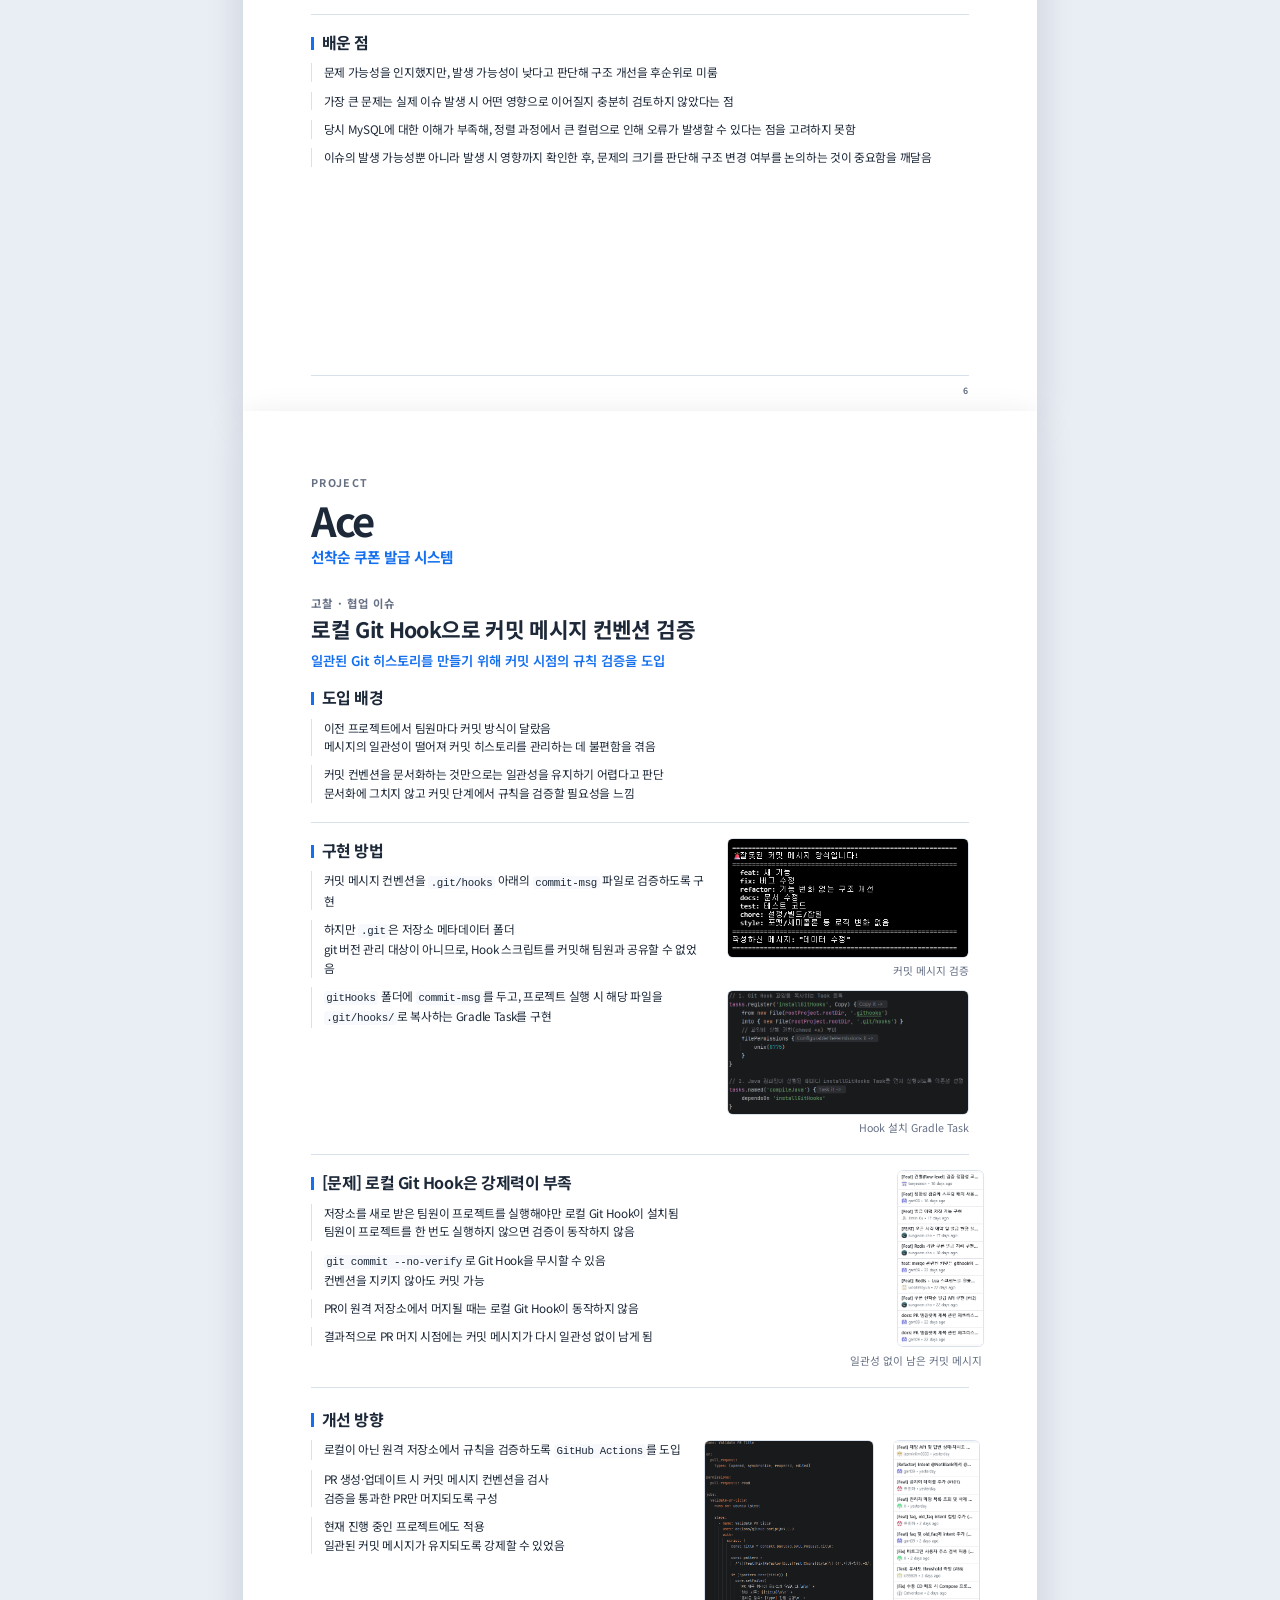
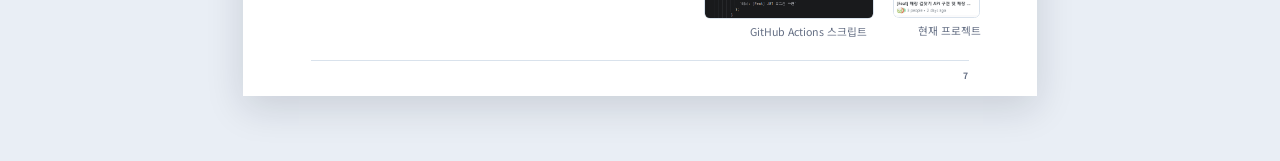
==== commit 74c0ac7c: "확대 문구 삭제 및 클릭시 원본 열리도록" ====
--- a/portfolio-pdf/index.html
+++ b/portfolio-pdf/index.html
@@ -261,7 +261,6 @@
                     <button type="button" class="image-zoom" data-zoom-src="../assets/images/ace_아키텍처.png" data-zoom-alt="Ace 프로젝트 아키텍처 크게 보기">
                         <img src="../assets/images/ace_아키텍처.png" alt="Ace 프로젝트 아키텍처 다이어그램">
                     </button>
-                    <figcaption>클릭하여 확대</figcaption>
                 </figure>
             </section>
 
@@ -273,7 +272,6 @@
                     <button type="button" class="image-zoom" data-zoom-src="../assets/images/ace_ERD사진.png" data-zoom-alt="Ace ERD 크게 보기">
                         <img src="../assets/images/ace_ERD사진.png" alt="Ace ERD">
                     </button>
-                    <figcaption>클릭하여 확대</figcaption>
                 </figure>
             </section>
 
@@ -661,6 +659,15 @@
         };
 
         document.querySelectorAll('[data-zoom-src]').forEach((button) => {
+            const assetName = button.dataset.zoomSrc.split('/').pop();
+            const pdfImageLink = document.createElement('a');
+            pdfImageLink.className = 'pdf-image-link';
+            pdfImageLink.href = `https://gart09.github.io/assets/images/${encodeURIComponent(assetName)}`;
+            pdfImageLink.target = '_blank';
+            pdfImageLink.rel = 'noopener noreferrer';
+            pdfImageLink.setAttribute('aria-label', button.dataset.zoomAlt);
+            button.closest('figure')?.append(pdfImageLink);
+
             button.addEventListener('click', () => {
                 modalImage.src = button.dataset.zoomSrc;
                 modalImage.alt = button.dataset.zoomAlt;
--- a/portfolio-pdf/style.css
+++ b/portfolio-pdf/style.css
@@ -456,6 +456,10 @@
     outline-offset: 2px;
 }
 
+.pdf-image-link {
+    display: none;
+}
+
 .project-summary h2,
 .project-goal h2,
 .contribution-section h2 {
@@ -1311,6 +1315,17 @@
 
     .pdf-image-modal {
         display: none !important;
+    }
+
+    .project-figure {
+        position: relative;
+    }
+
+    .pdf-image-link {
+        position: absolute;
+        inset: 0;
+        z-index: 2;
+        display: block;
     }
 }
 
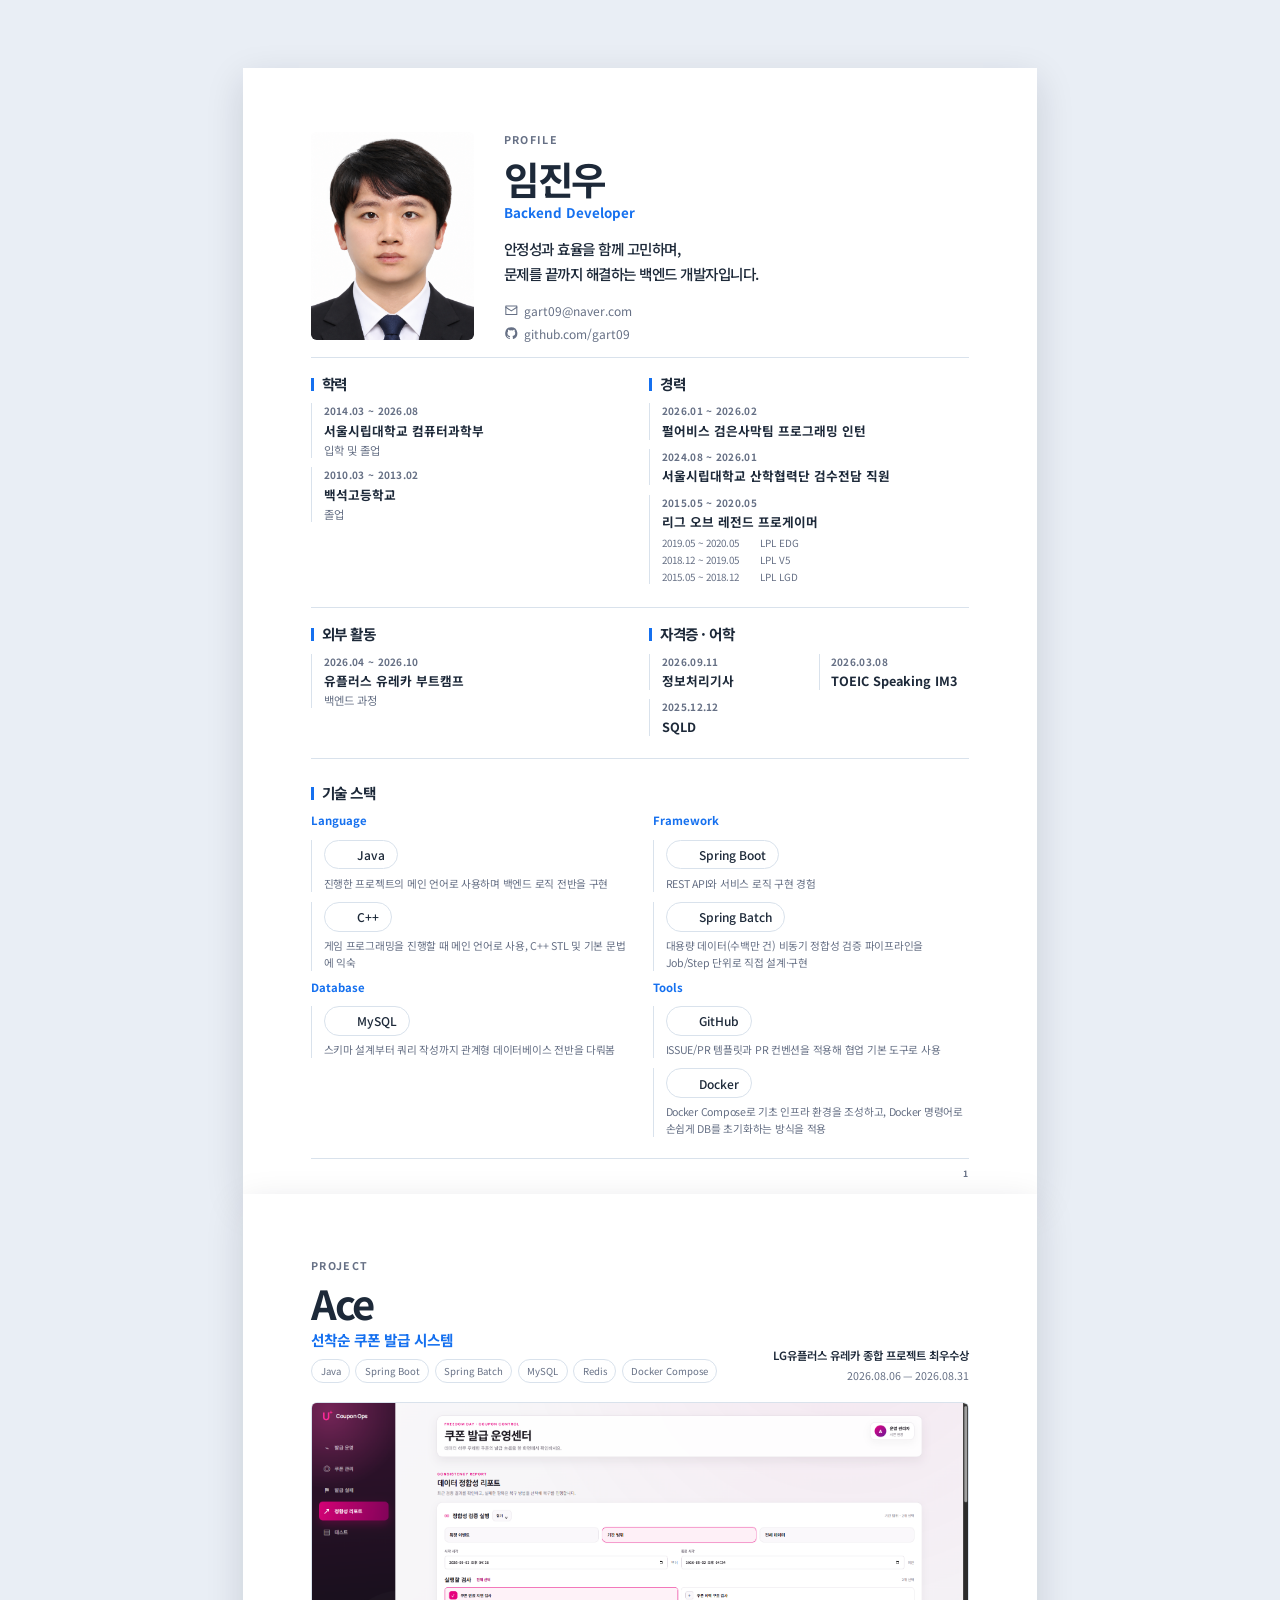
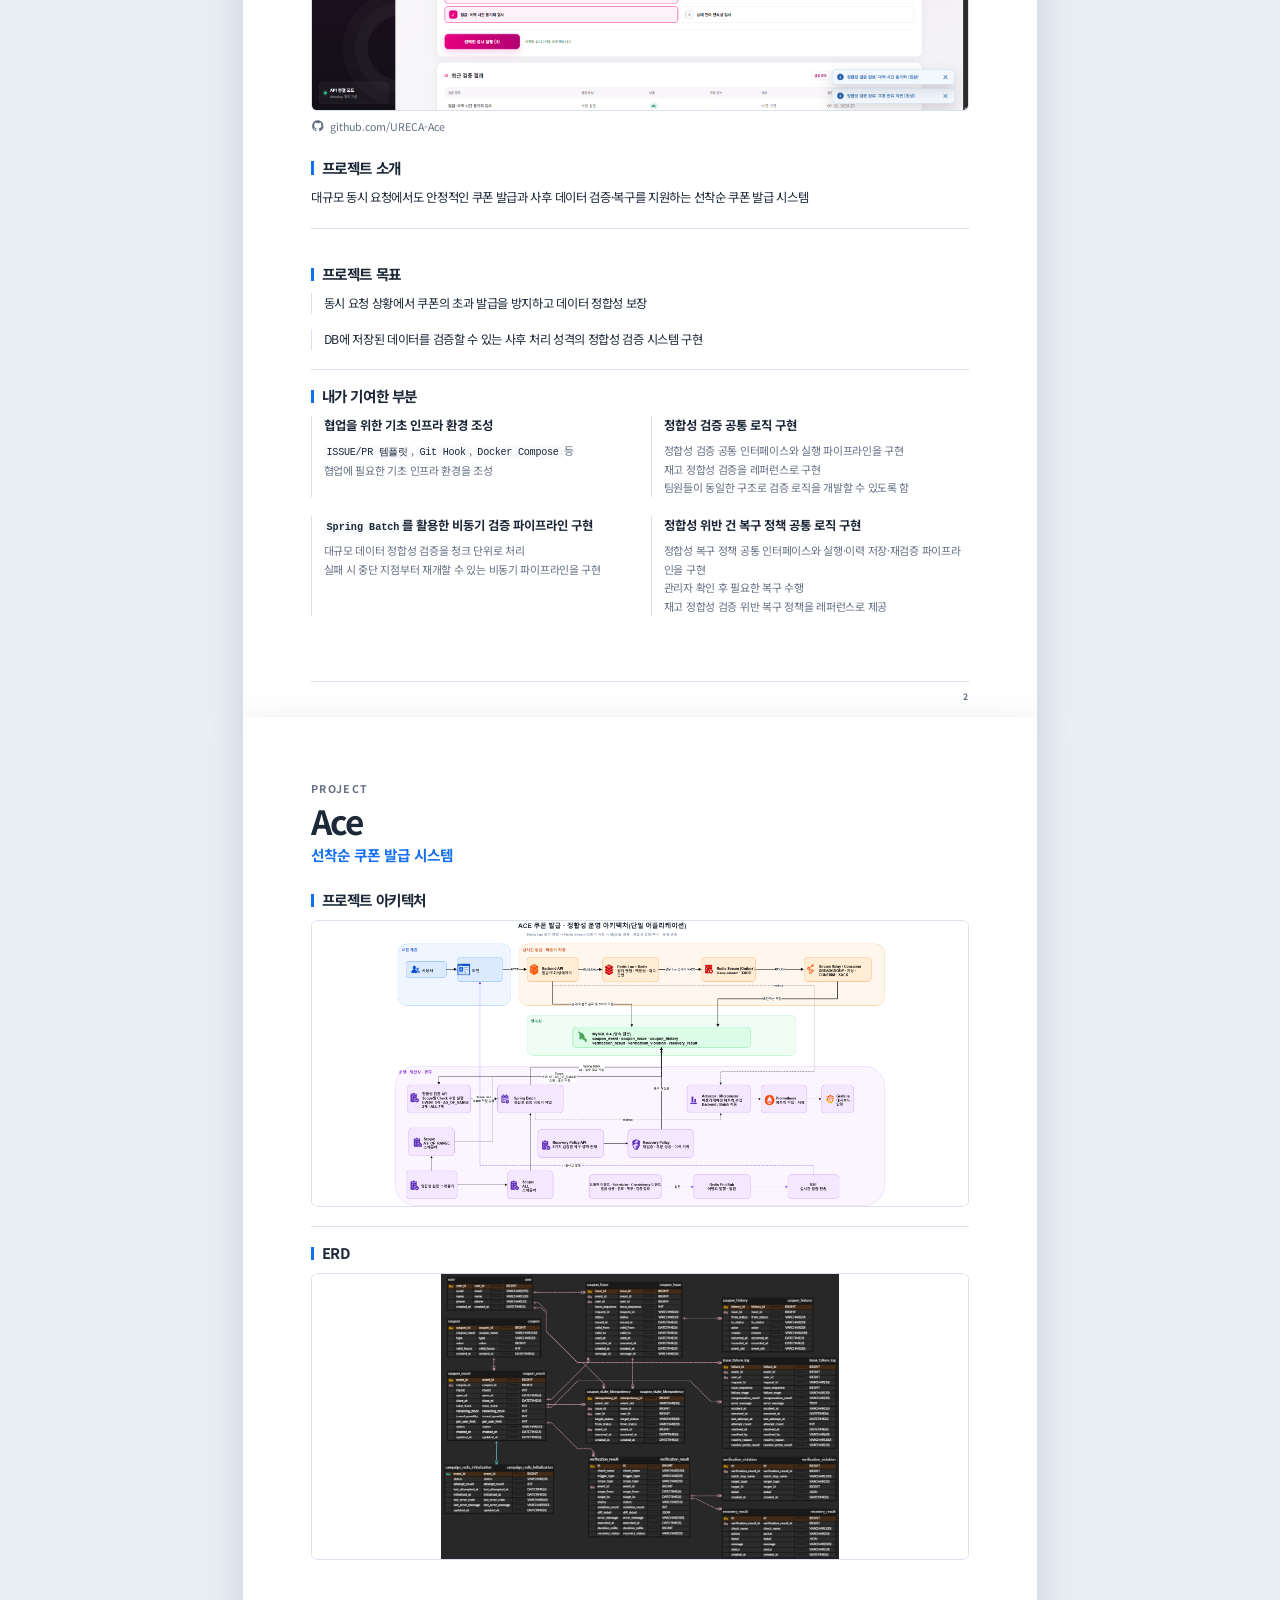
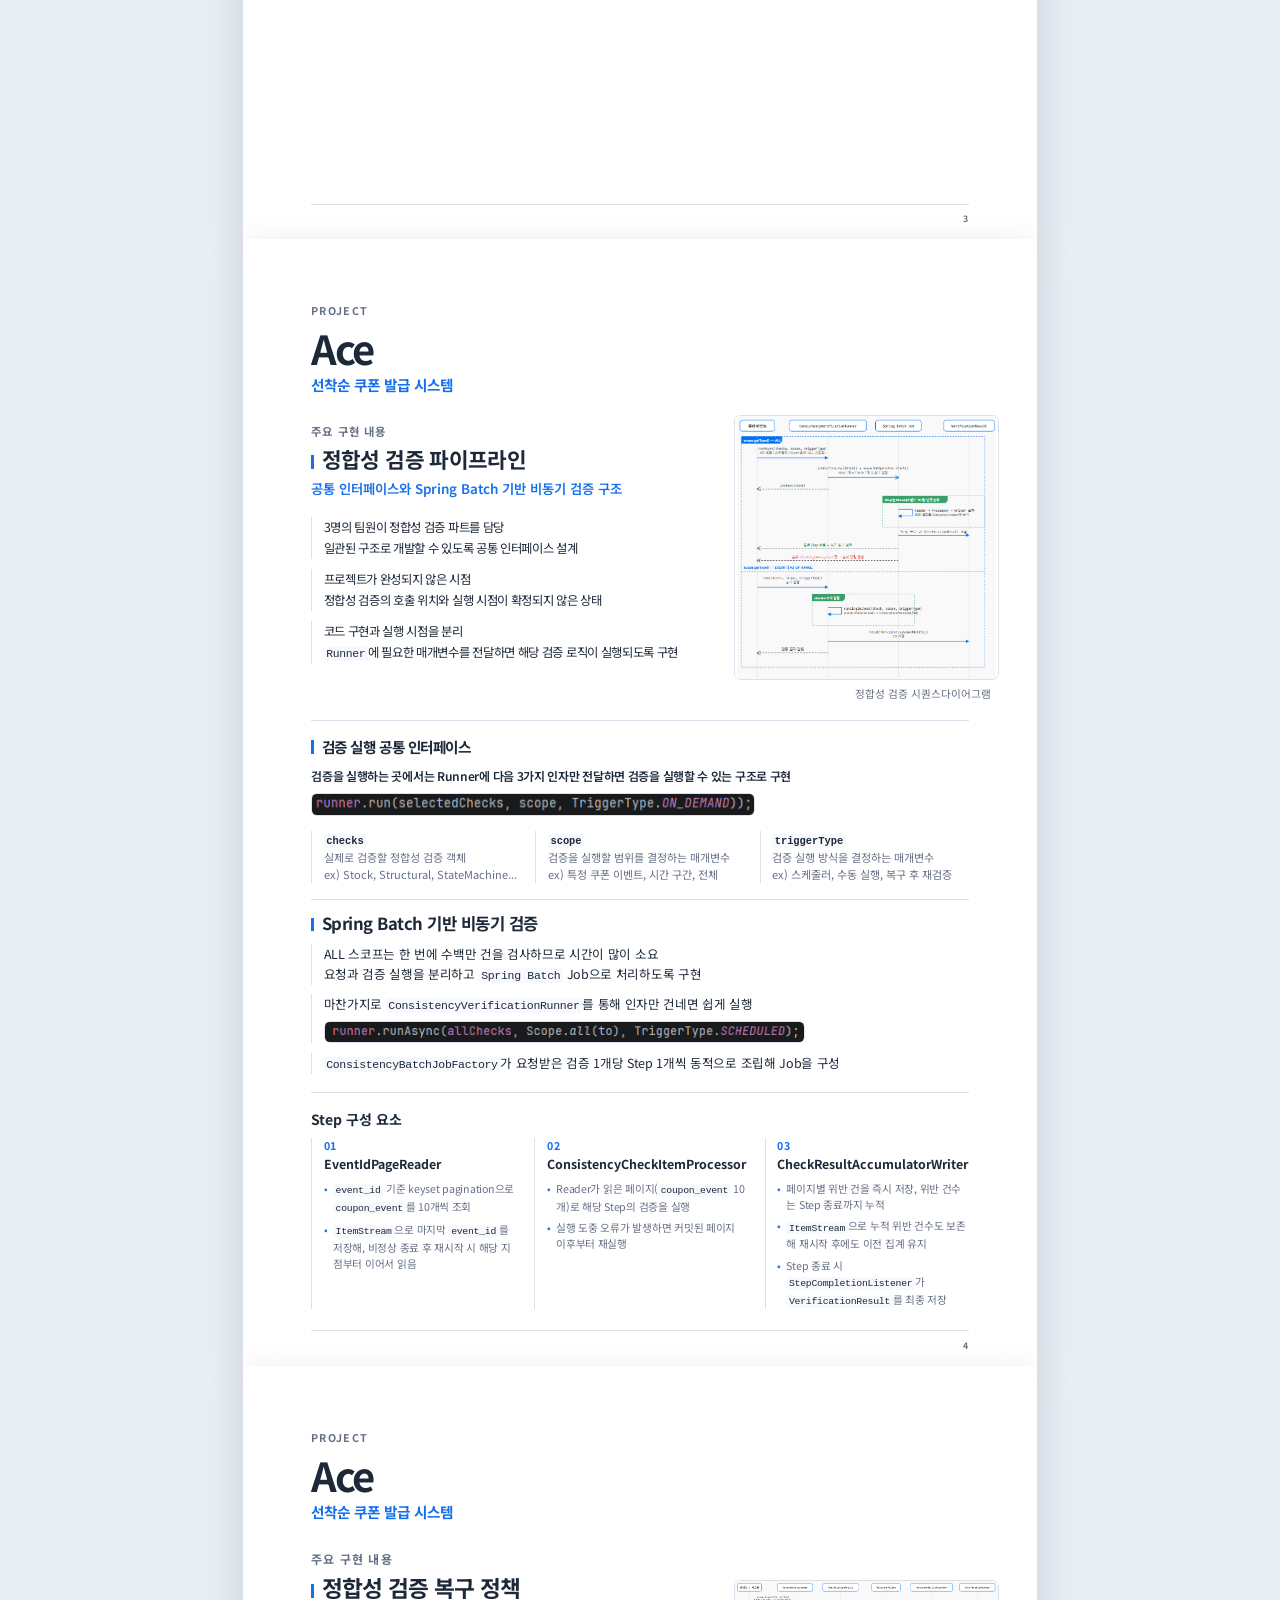
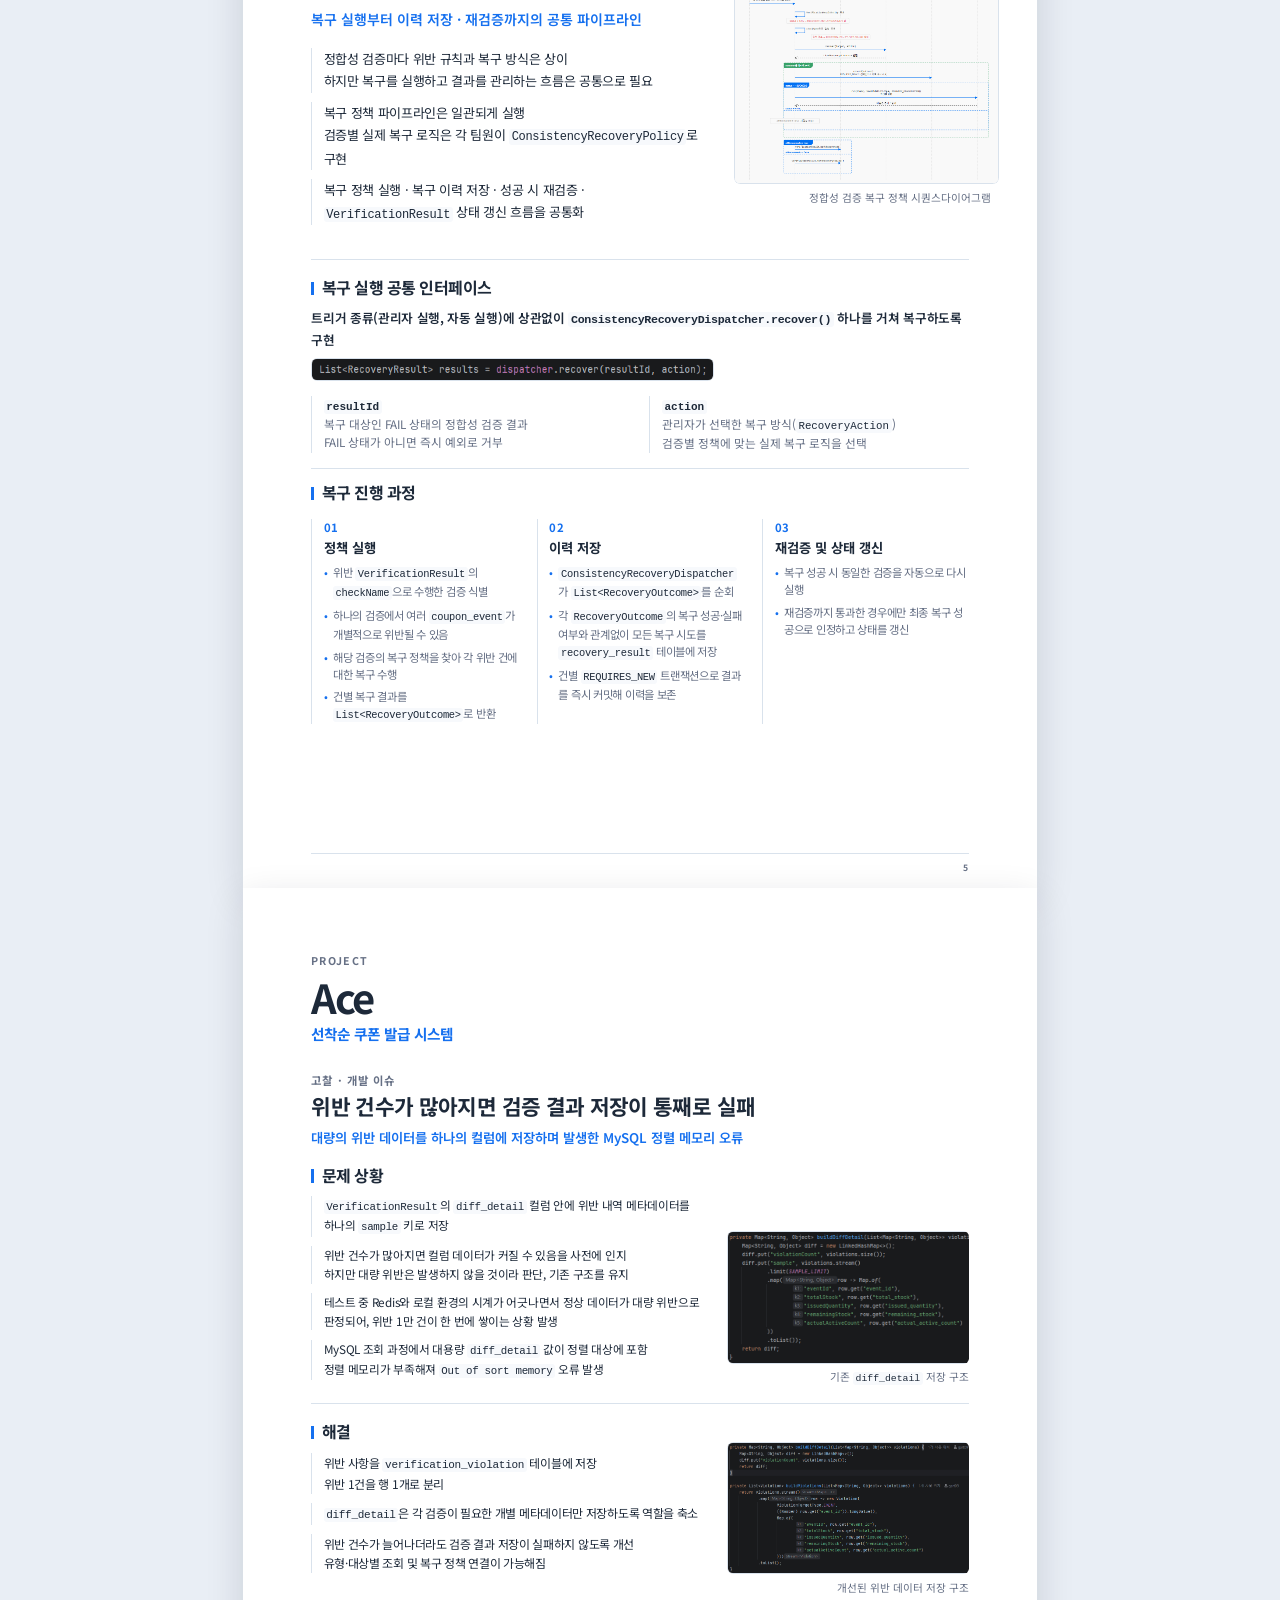
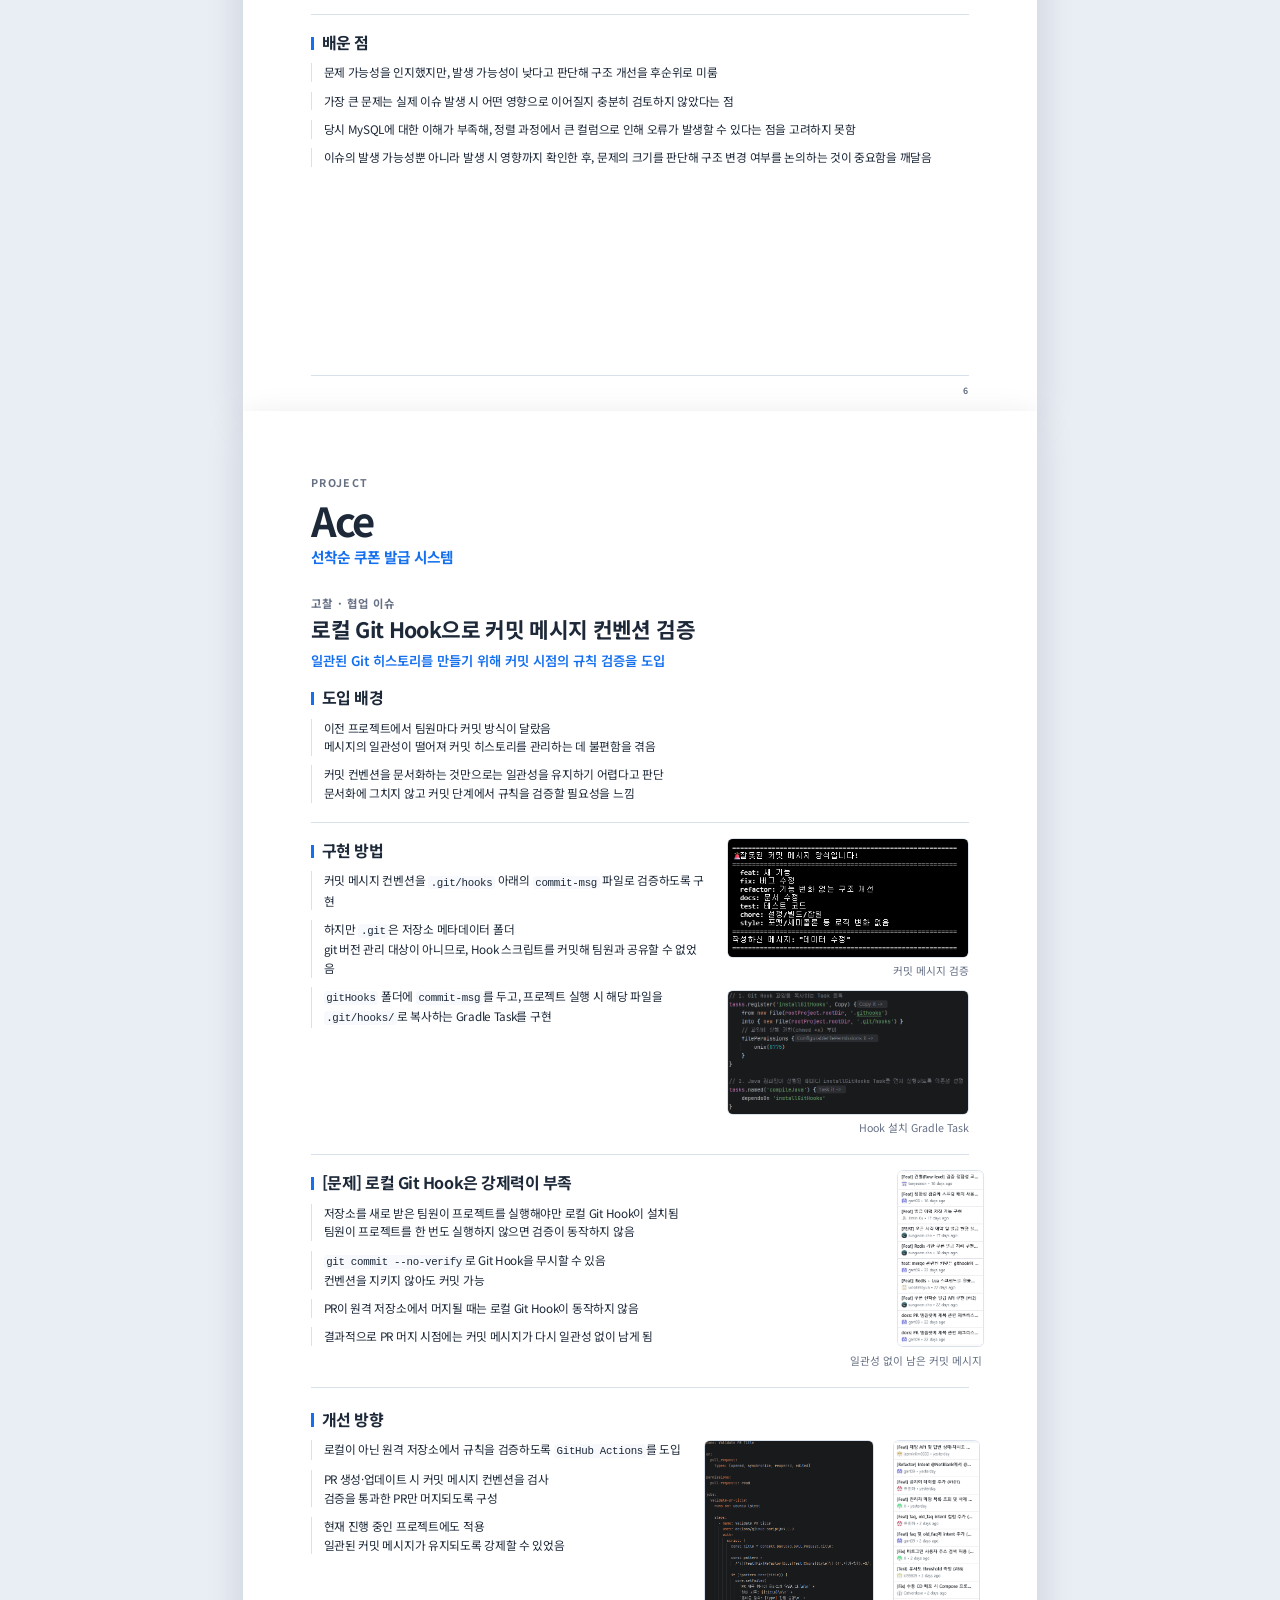
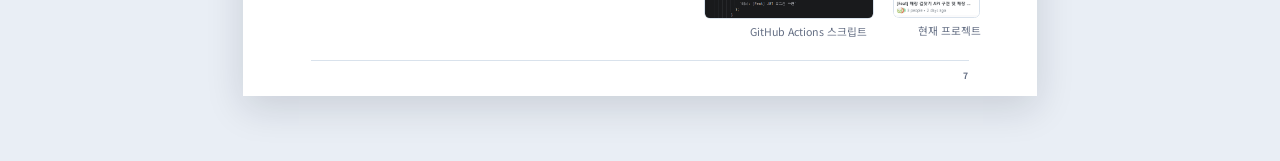
==== commit 19271dfc: "고찰 문구 수정" ====
--- a/portfolio-pdf/index.html
+++ b/portfolio-pdf/index.html
@@ -482,7 +482,7 @@
 
             <section class="reflection-title">
                 <p class="implementation-kicker">고찰 · 개발 이슈</p>
-                <h2>[문제] 위반 건수가 많아지면 검증 결과 저장이 통째로 실패함</h2>
+                <h2>위반 건수가 많아지면 검증 결과 저장이 통째로 실패</h2>
                 <p class="implementation-subtitle">대량의 위반 데이터를 하나의 컬럼에 저장하며 발생한 MySQL 정렬 메모리 오류</p>
             </section>
 
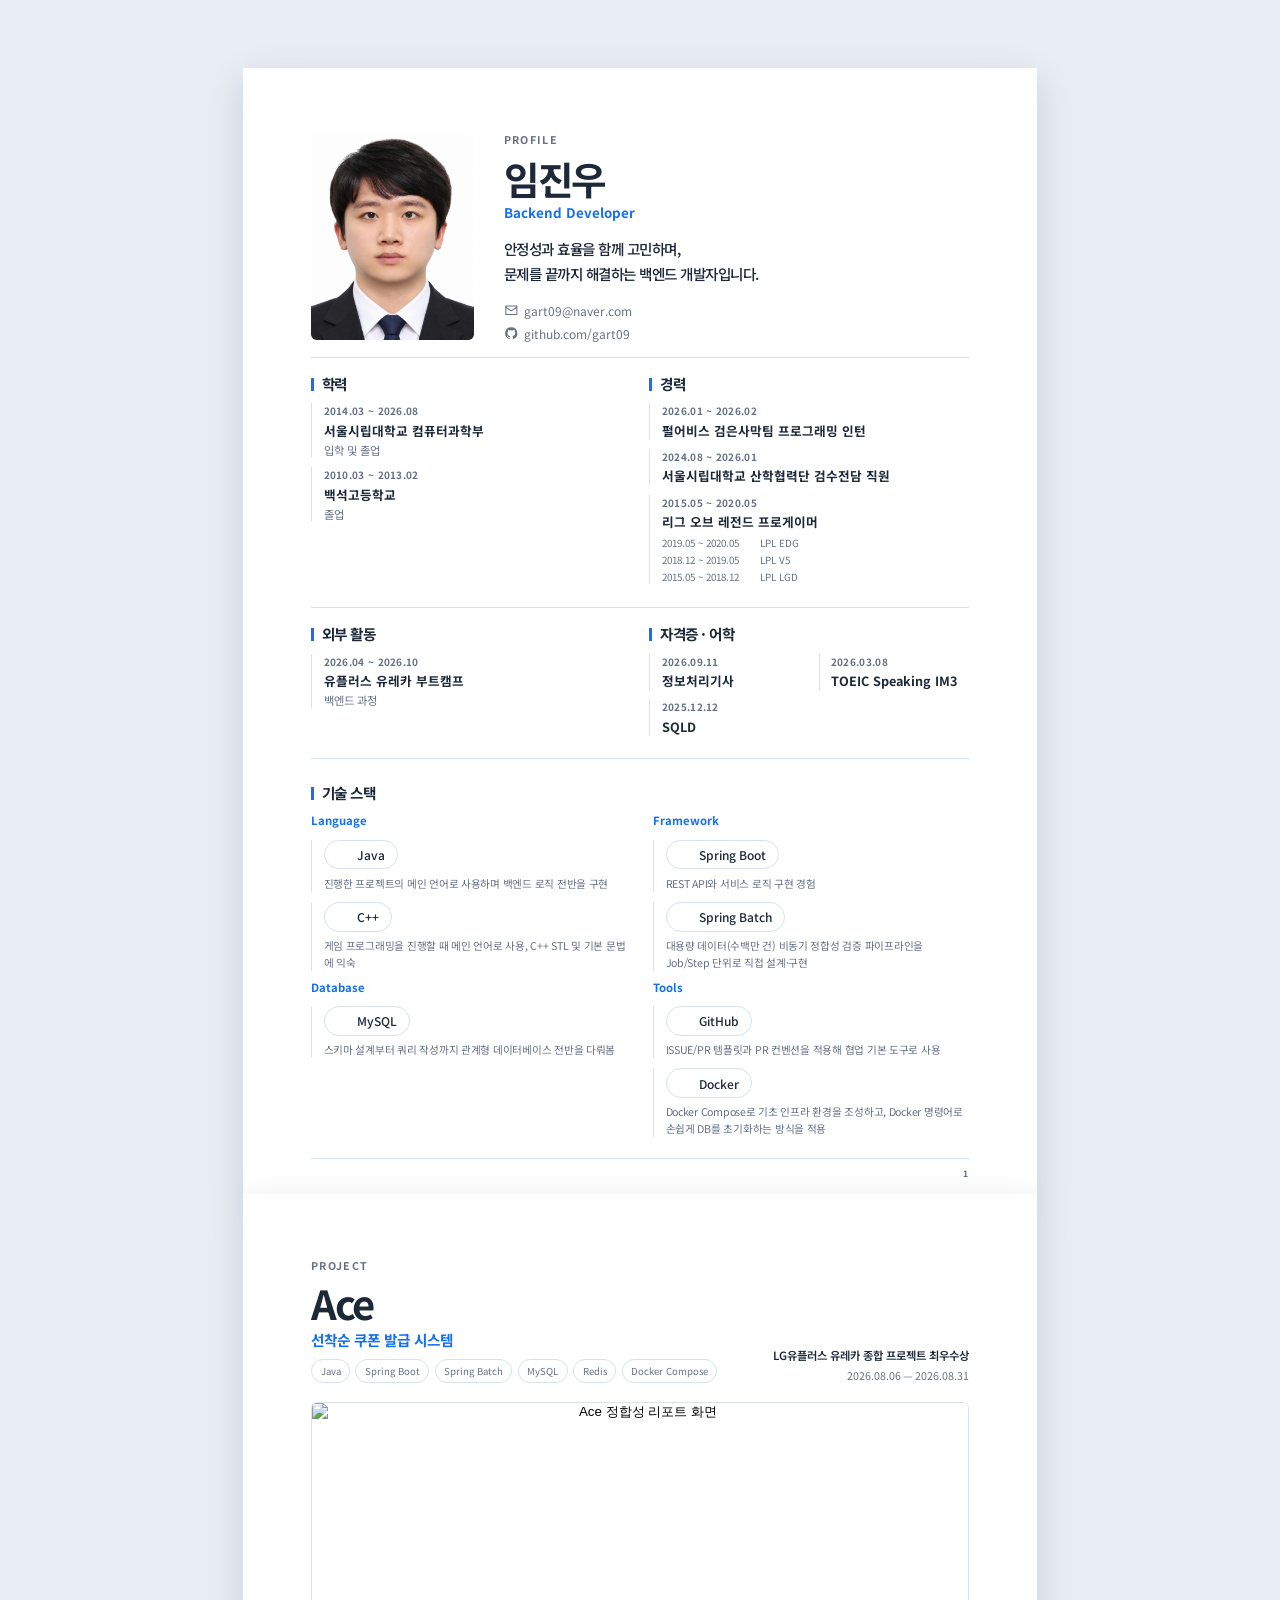
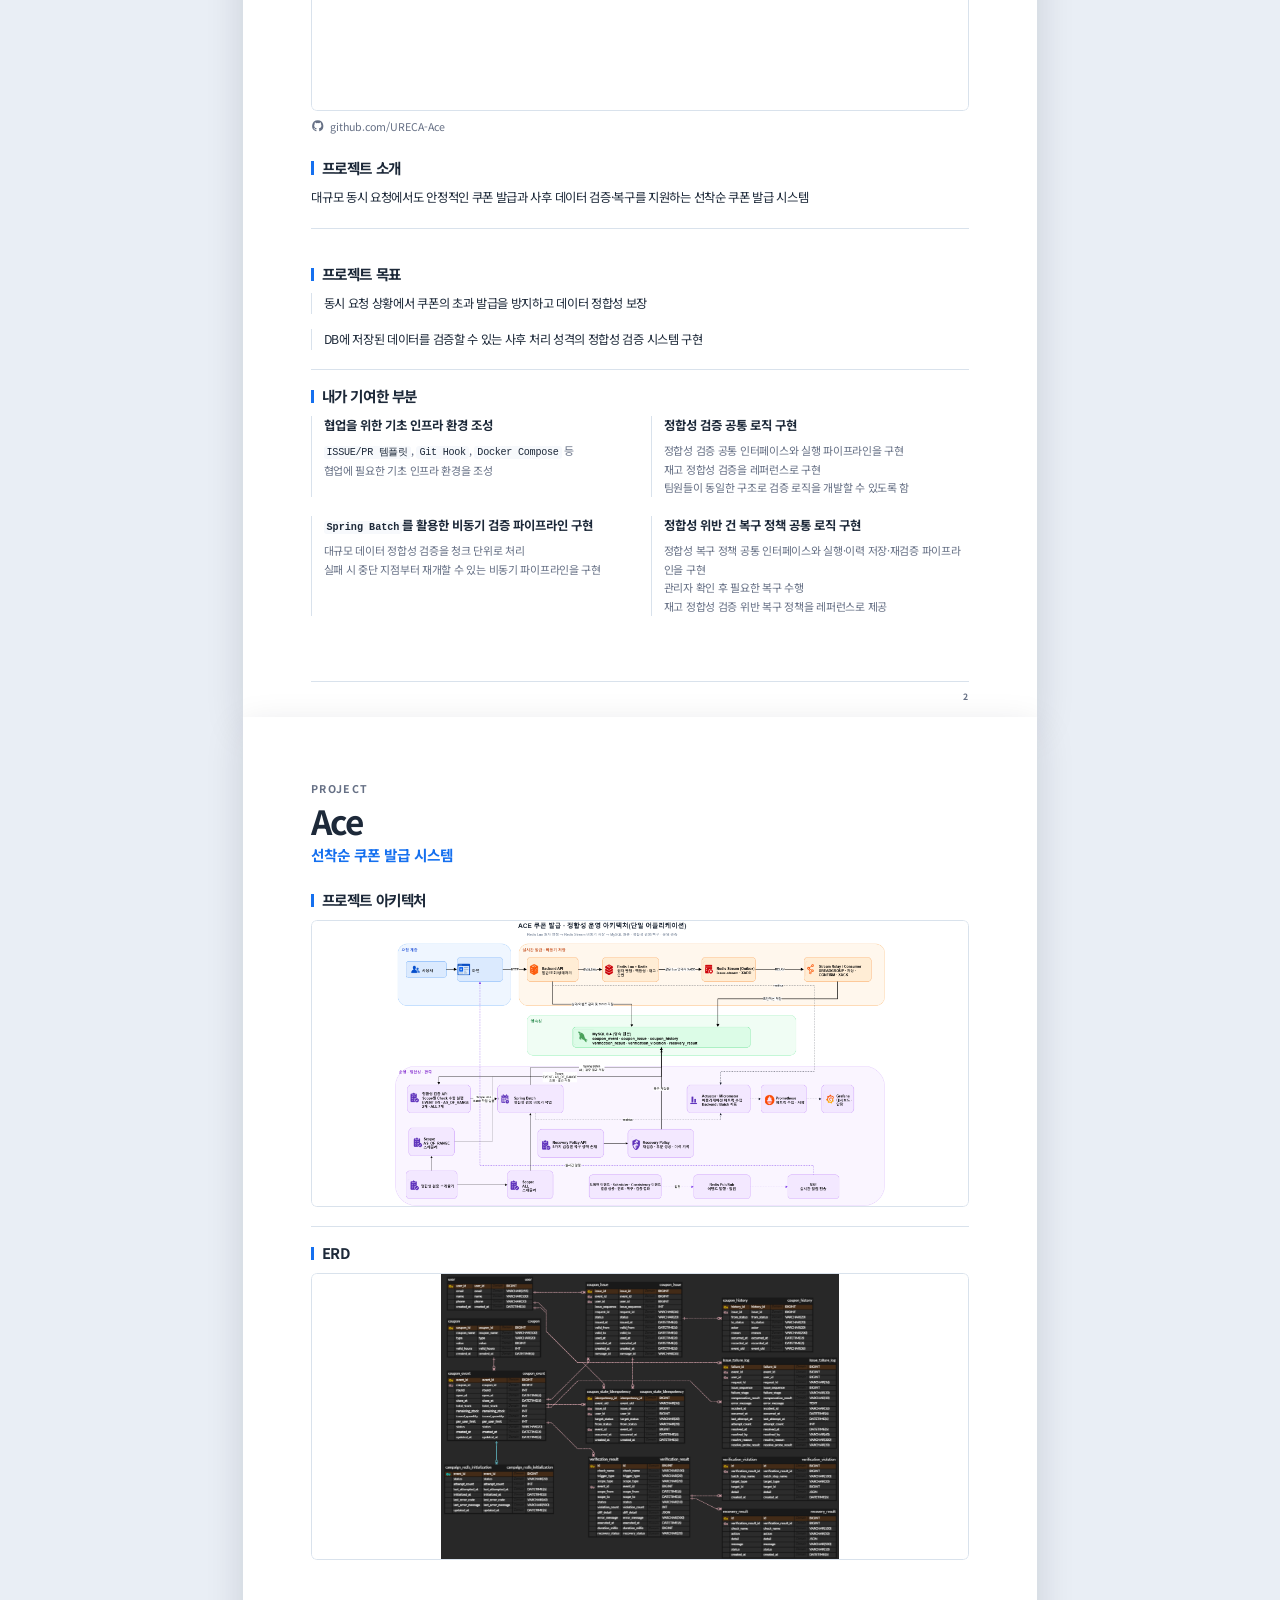
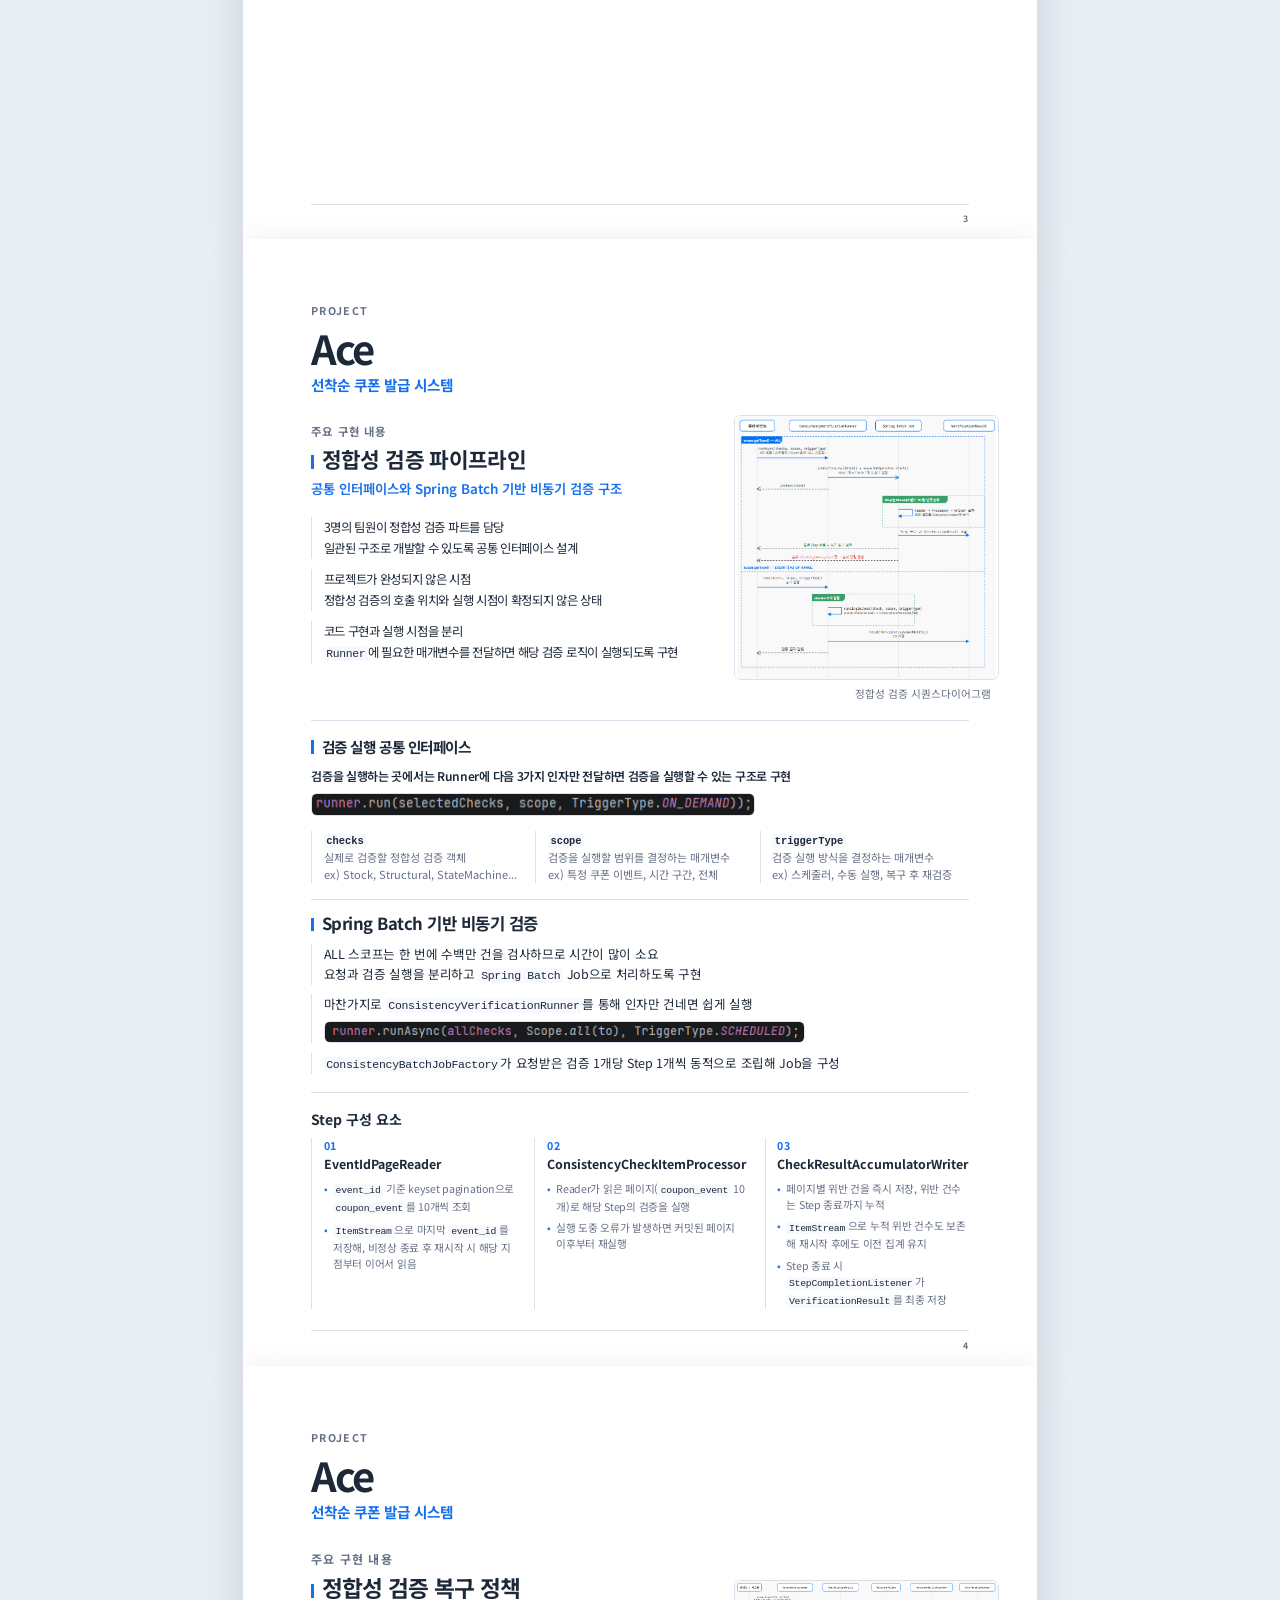
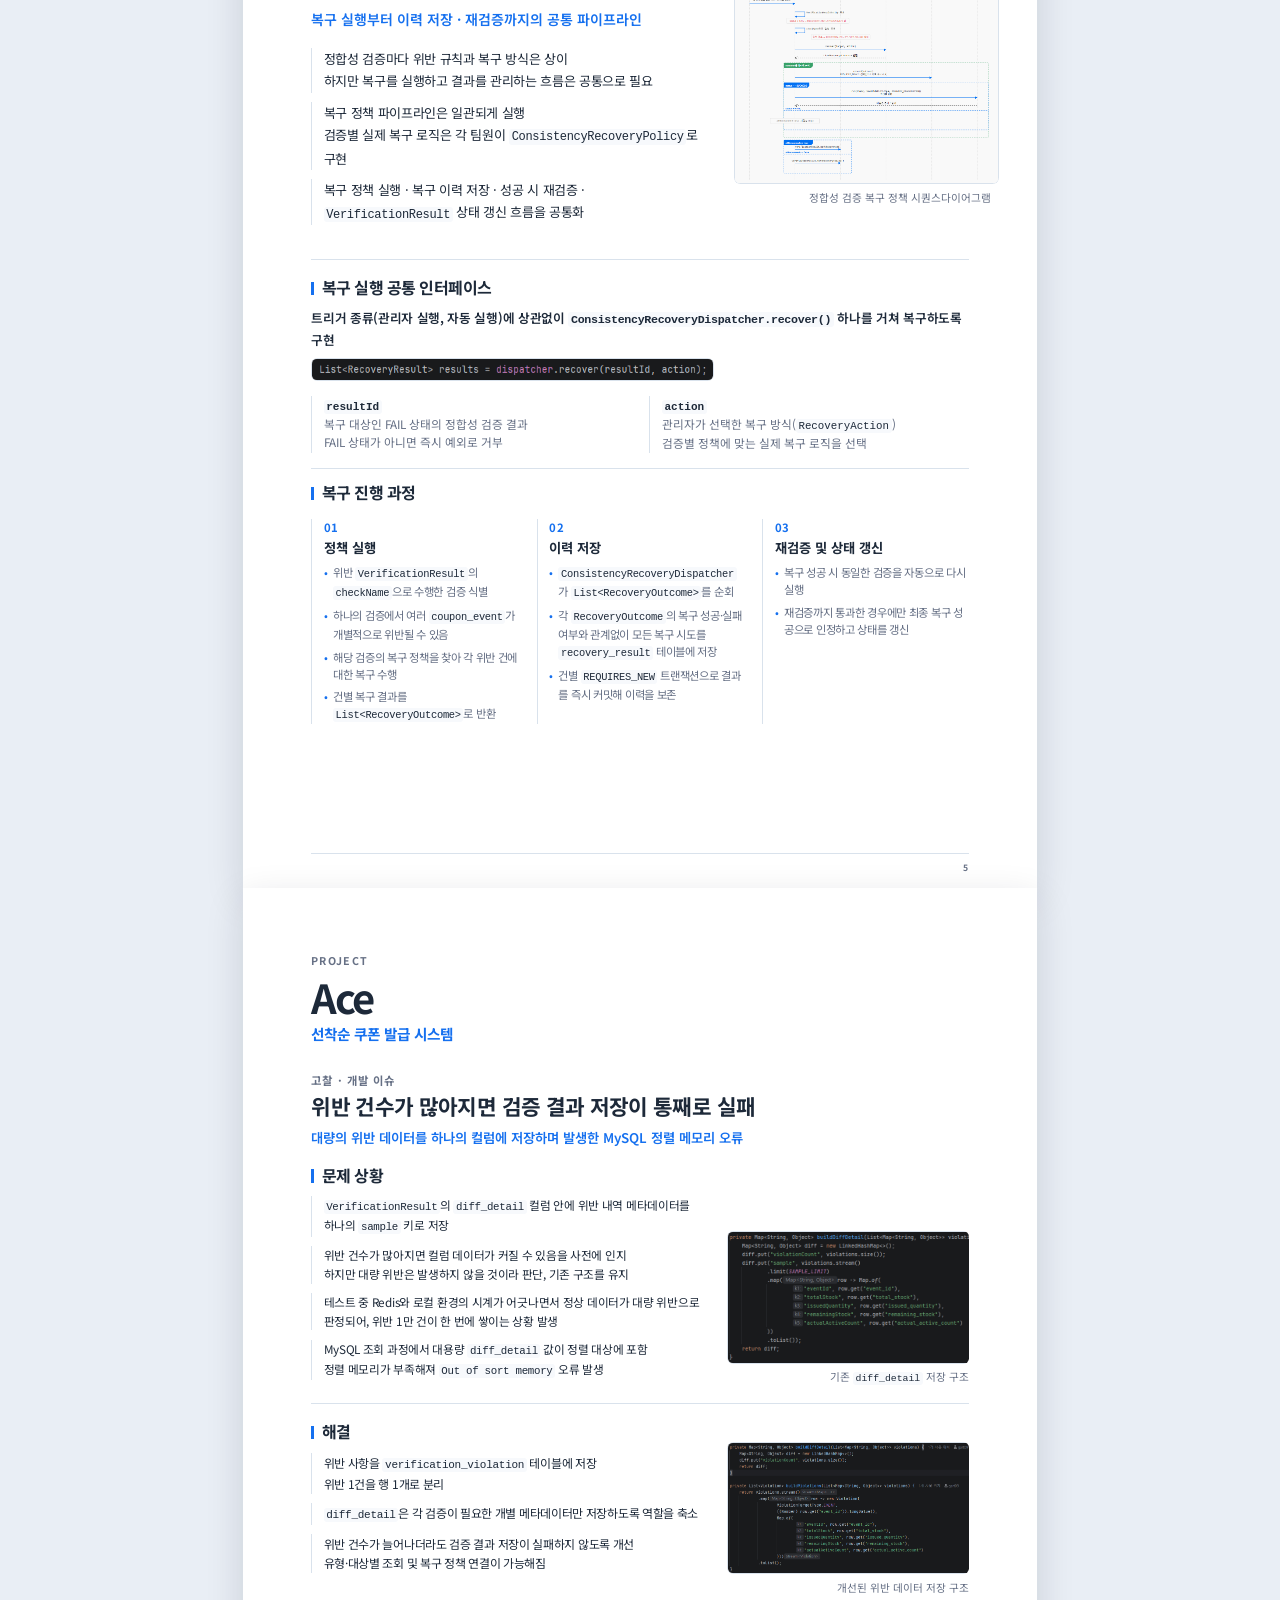
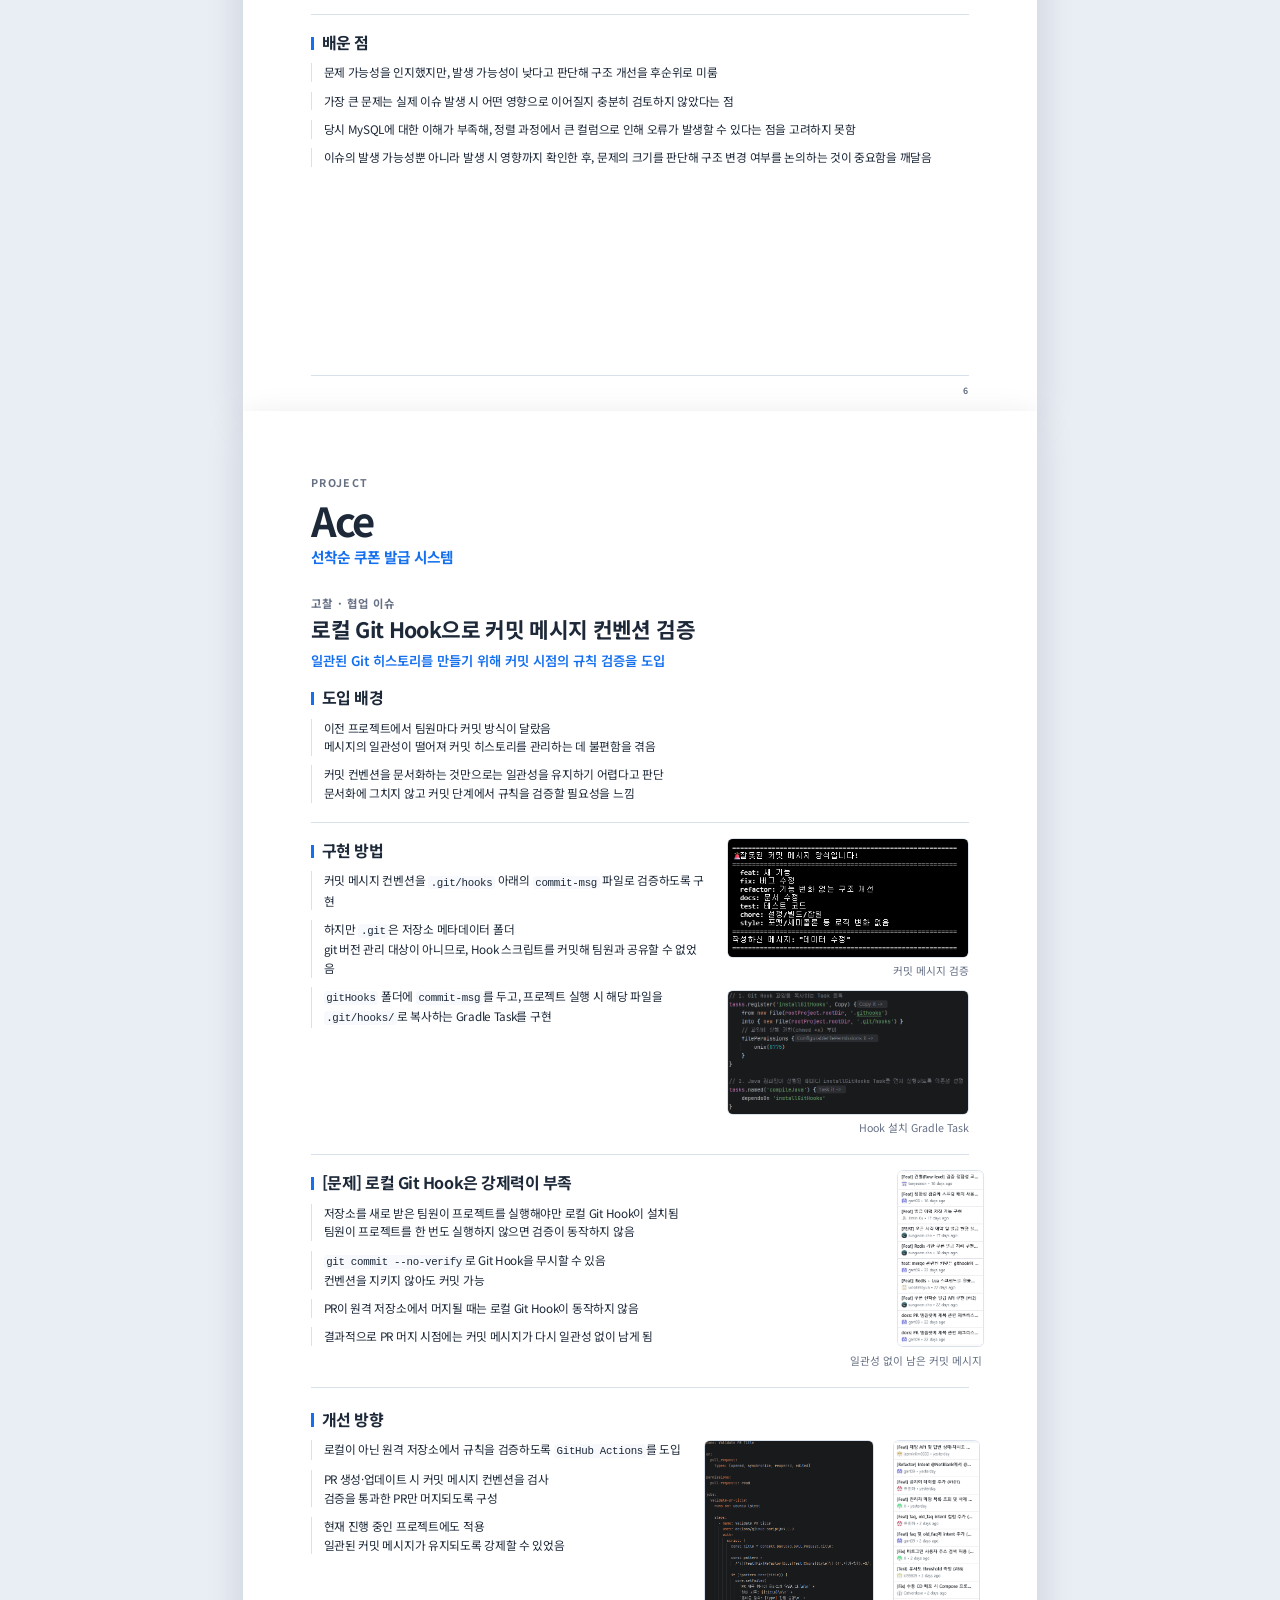
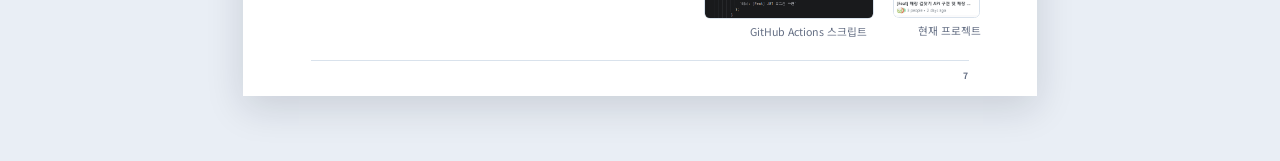
==== commit a710809e: "사진 이름 통일" ====
--- a/portfolio-pdf/index.html
+++ b/portfolio-pdf/index.html
@@ -193,7 +193,7 @@
 
             <figure class="project-figure screenshot-figure">
                 <button type="button" class="image-zoom" data-zoom-src="../assets/images/ace_정합성 리포트 사진1.png" data-zoom-alt="Ace 정합성 리포트 화면 크게 보기">
-                    <img src="../assets/images/ace_정합성 리포트 사진1.png" alt="Ace 정합성 리포트 화면">
+                    <img src="../assets/images/ace_예시화면%20.png" alt="Ace 정합성 리포트 화면">
                 </button>
             </figure>
             <a class="project-github" href="https://github.com/URECA-Ace" target="_blank" rel="noopener noreferrer">
@@ -259,7 +259,7 @@
                 <h2>프로젝트 아키텍처</h2>
                 <figure class="project-figure design-figure">
                     <button type="button" class="image-zoom" data-zoom-src="../assets/images/ace_아키텍처.png" data-zoom-alt="Ace 프로젝트 아키텍처 크게 보기">
-                        <img src="../assets/images/ace_아키텍처.png" alt="Ace 프로젝트 아키텍처 다이어그램">
+                        <img src="../assets/images/Ace_아키텍처.png" alt="Ace 프로젝트 아키텍처 다이어그램">
                     </button>
                 </figure>
             </section>
@@ -270,7 +270,7 @@
                 <h2>ERD</h2>
                 <figure class="project-figure design-figure">
                     <button type="button" class="image-zoom" data-zoom-src="../assets/images/ace_ERD사진.png" data-zoom-alt="Ace ERD 크게 보기">
-                        <img src="../assets/images/ace_ERD사진.png" alt="Ace ERD">
+                        <img src="../assets/images/Ace_erd.png" alt="Ace ERD">
                     </button>
                 </figure>
             </section>
@@ -309,7 +309,7 @@
                 </div>
                 <figure class="project-figure verification-figure title-flow-figure">
                     <button type="button" class="image-zoom" data-zoom-src="../assets/images/ace_정합성검증시퀀스다이어그램.png" data-zoom-alt="Ace 정합성 검증 시퀀스 다이어그램 크게 보기">
-                        <img src="../assets/images/ace_정합성검증시퀀스다이어그램.png" alt="Ace 정합성 검증 시퀀스 다이어그램">
+                        <img src="../assets/images/Ace_정합성검증_시퀀스다이어그램.png" alt="Ace 정합성 검증 시퀀스 다이어그램">
                     </button>
                     <figcaption>정합성 검증 시퀀스다이어그램</figcaption>
                 </figure>
@@ -323,7 +323,7 @@
                     <p class="runner-highlight">검증을 실행하는 곳에서는 Runner에 다음 3가지 인자만 전달하면 검증을 실행할 수 있는 구조로 구현</p>
                     <figure class="project-figure runner-figure">
                         <button type="button" class="image-zoom" data-zoom-src="../assets/images/ace_runner_run사진.png" data-zoom-alt="ConsistencyVerificationRunner 실행 코드 크게 보기">
-                            <img src="../assets/images/ace_runner_run사진.png" alt="ConsistencyVerificationRunner 실행 코드">
+                            <img src="../assets/images/Ace_runner_run.png" alt="ConsistencyVerificationRunner 실행 코드">
                         </button>
                     </figure>
                     <dl class="parameter-list">
@@ -345,7 +345,7 @@
                         <span>마찬가지로 <code>ConsistencyVerificationRunner</code>를 통해 인자만 건네면 쉽게 실행</span>
                         <figure class="project-figure batch-run-figure">
                             <button type="button" class="image-zoom" data-zoom-src="../assets/images/ace_runAsync사진.png" data-zoom-alt="비동기 정합성 검증 실행 코드 크게 보기">
-                                <img src="../assets/images/ace_runAsync사진.png" alt="비동기 정합성 검증 실행 코드">
+                                <img src="../assets/images/Ace_ruuner_runAsync.png" alt="비동기 정합성 검증 실행 코드">
                             </button>
                         </figure>
                     </li>
@@ -412,7 +412,7 @@
                 </div>
                 <figure class="project-figure recovery-flow-figure">
                     <button type="button" class="image-zoom" data-zoom-src="../assets/images/ace_복구정책시퀀스다이어그램.png" data-zoom-alt="Ace 정합성 검증 복구 정책 시퀀스 다이어그램 크게 보기">
-                        <img src="../assets/images/ace_복구정책시퀀스다이어그램.png" alt="Ace 정합성 검증 복구 정책 시퀀스 다이어그램">
+                        <img src="../assets/images/Ace_복구정책_시퀀스다이어그램.png" alt="Ace 정합성 검증 복구 정책 시퀀스 다이어그램">
                     </button>
                     <figcaption>정합성 검증 복구 정책 시퀀스다이어그램</figcaption>
                 </figure>
@@ -425,7 +425,7 @@
                 <p class="recovery-highlight">트리거 종류(관리자 실행, 자동 실행)에 상관없이 <code>ConsistencyRecoveryDispatcher.recover()</code> 하나를 거쳐 복구하도록 구현</p>
                 <figure class="project-figure recovery-dispatcher-figure">
                     <button type="button" class="image-zoom" data-zoom-src="../assets/images/ace_dispatcher_recover사진.png" data-zoom-alt="ConsistencyRecoveryDispatcher 복구 실행 코드 크게 보기">
-                        <img src="../assets/images/ace_dispatcher_recover사진.png" alt="ConsistencyRecoveryDispatcher 복구 실행 코드">
+                        <img src="../assets/images/Ace_dispatcher_recover.png" alt="ConsistencyRecoveryDispatcher 복구 실행 코드">
                     </button>
                 </figure>
                 <dl class="recovery-parameters">
@@ -498,7 +498,7 @@
                 </div>
                 <figure class="project-figure reflection-figure">
                     <button type="button" class="image-zoom" data-zoom-src="../assets/images/ace_재고정합성diffDetail사진.png" data-zoom-alt="기존 재고 정합성 diff detail 구조 크게 보기">
-                        <img src="../assets/images/ace_재고정합성diffDetail사진.png" alt="기존 재고 정합성 diff detail 구조">
+                        <img src="../assets/images/Ace_재고정합성_diffDetail.png" alt="기존 재고 정합성 diff detail 구조">
                     </button>
                     <figcaption>기존 <code>diff_detail</code> 저장 구조</figcaption>
                 </figure>
@@ -517,7 +517,7 @@
                 </div>
                 <figure class="project-figure reflection-figure2">
                     <button type="button" class="image-zoom" data-zoom-src="../assets/images/ace_개선후verificationResult.png" data-zoom-alt="개선된 VerificationResult 구조 크게 보기">
-                        <img src="../assets/images/ace_개선후verificationResult.png" alt="개선된 VerificationResult 구조">
+                        <img src="../assets/images/Ace_개선후_verificationResult.png" alt="개선된 VerificationResult 구조">
                     </button>
                     <figcaption>개선된 위반 데이터 저장 구조</figcaption>
                 </figure>
@@ -579,13 +579,13 @@
                 <div class="collaboration-background-images">
                     <figure class="project-figure collaboration-figure">
                         <button type="button" class="image-zoom" data-zoom-src="../assets/images/ace_gitHook메시지사진.png" data-zoom-alt="gitHook 커밋 메시지 검증 화면 크게 보기">
-                            <img src="../assets/images/ace_gitHook메시지사진.png" alt="gitHook 커밋 메시지 검증 화면">
+                            <img src="../assets/images/Ace_gitHook_메시지.png" alt="gitHook 커밋 메시지 검증 화면">
                         </button>
                         <figcaption>커밋 메시지 검증</figcaption>
                     </figure>
                     <figure class="project-figure collaboration-figure2">
                         <button type="button" class="image-zoom" data-zoom-src="../assets/images/ace_gitHook_build_gradle사진.png" data-zoom-alt="gitHook Gradle Task 코드 크게 보기">
-                            <img src="../assets/images/ace_gitHook_build_gradle사진.png" alt="gitHook Gradle Task 코드">
+                            <img src="../assets/images/Ace_gitHook_build_radle.png" alt="gitHook Gradle Task 코드">
                         </button>
                         <figcaption>Hook 설치 Gradle Task</figcaption>
                     </figure>
@@ -606,7 +606,7 @@
                 </div>
                 <figure class="project-figure collaboration-pr-figure">
                     <button type="button" class="image-zoom" data-zoom-src="../assets/images/ace_pr중구난방.png" data-zoom-alt="일관되지 않은 PR 커밋 메시지 예시 크게 보기">
-                        <img src="../assets/images/ace_pr중구난방.png" alt="일관되지 않은 PR 커밋 메시지 예시">
+                        <img src="../assets/images/Ace_도입전_커밋리스트.png" alt="일관되지 않은 PR 커밋 메시지 예시">
                     </button>
                     <figcaption>일관성 없이 남은 커밋 메시지</figcaption>
                 </figure>
@@ -625,13 +625,13 @@
                     <div class="collaboration-next-images">
                         <figure class="project-figure collaboration-action-figure">
                             <button type="button" class="image-zoom" data-zoom-src="../assets/images/githubAction스크립트.png" data-zoom-alt="GitHub Actions 검증 스크립트 크게 보기">
-                                <img src="../assets/images/githubAction스크립트.png" alt="GitHub Actions 검증 스크립트">
+                                <img src="../assets/images/GithubAction_스크립트.png" alt="GitHub Actions 검증 스크립트">
                             </button>
                             <figcaption>GitHub Actions 스크립트</figcaption>
                         </figure>
                         <figure class="project-figure collaboration-result-figure">
                             <button type="button" class="image-zoom" data-zoom-src="../assets/images/githubAction도입후커밋리스트.png" data-zoom-alt="GitHub Actions 도입 후 커밋 목록 크게 보기">
-                                <img src="../assets/images/githubAction도입후커밋리스트.png" alt="GitHub Actions 도입 후 커밋 목록">
+                                <img src="../assets/images/GithubAction_도입커밋리스트.png" alt="GitHub Actions 도입 후 커밋 목록">
                             </button>
                             <figcaption>현재 프로젝트</figcaption>
                         </figure>
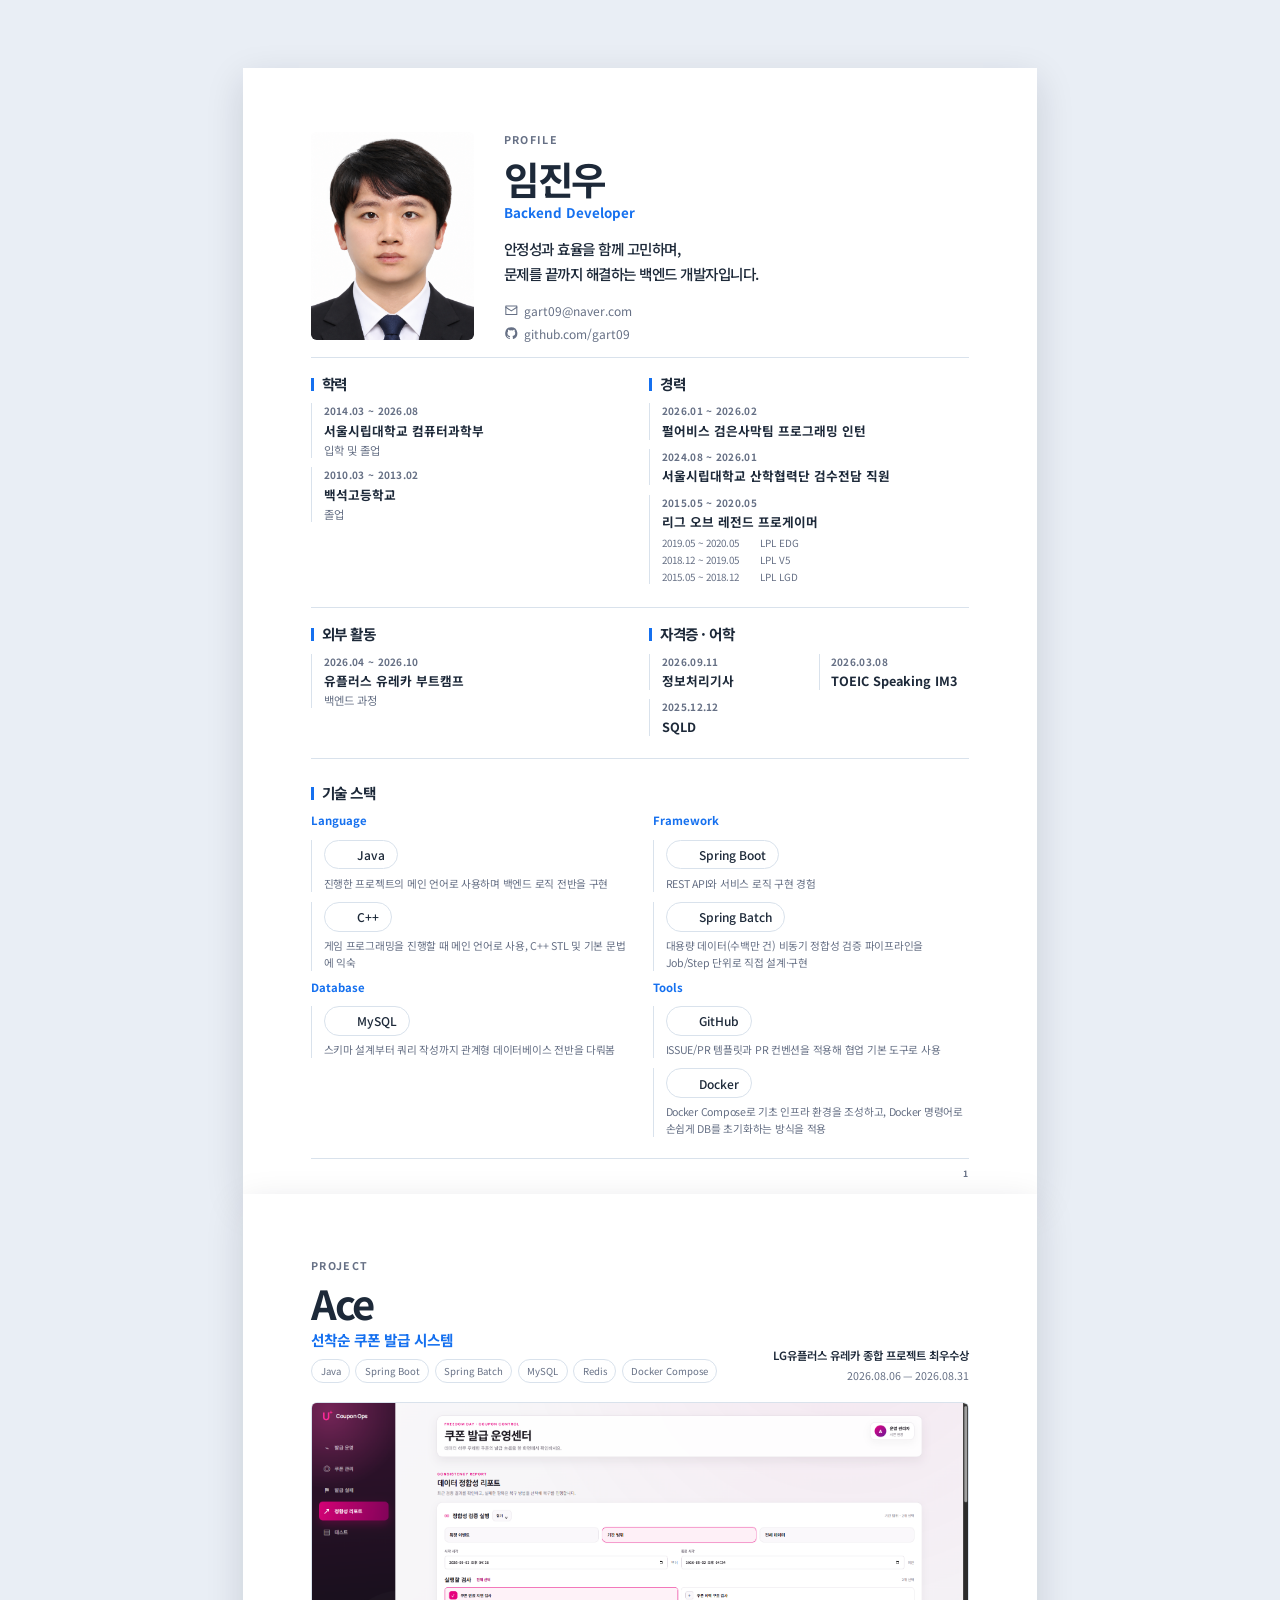
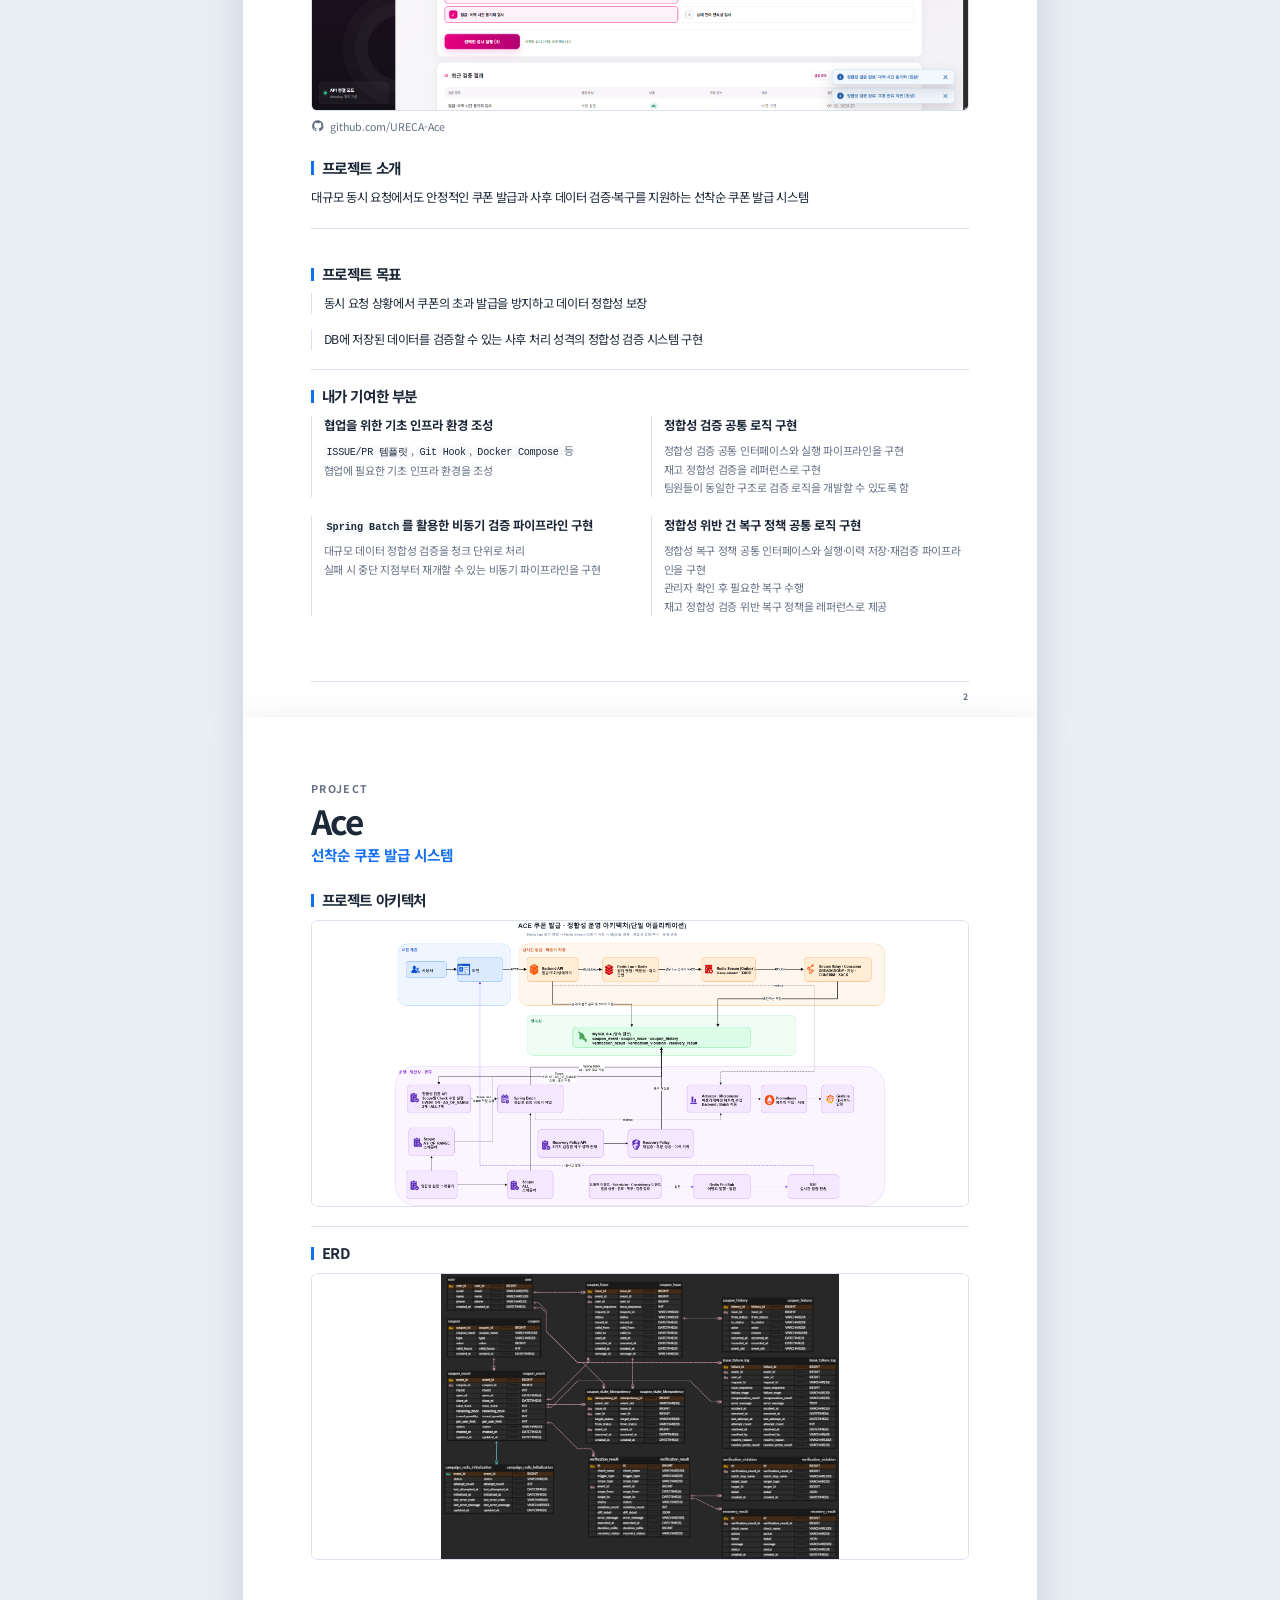
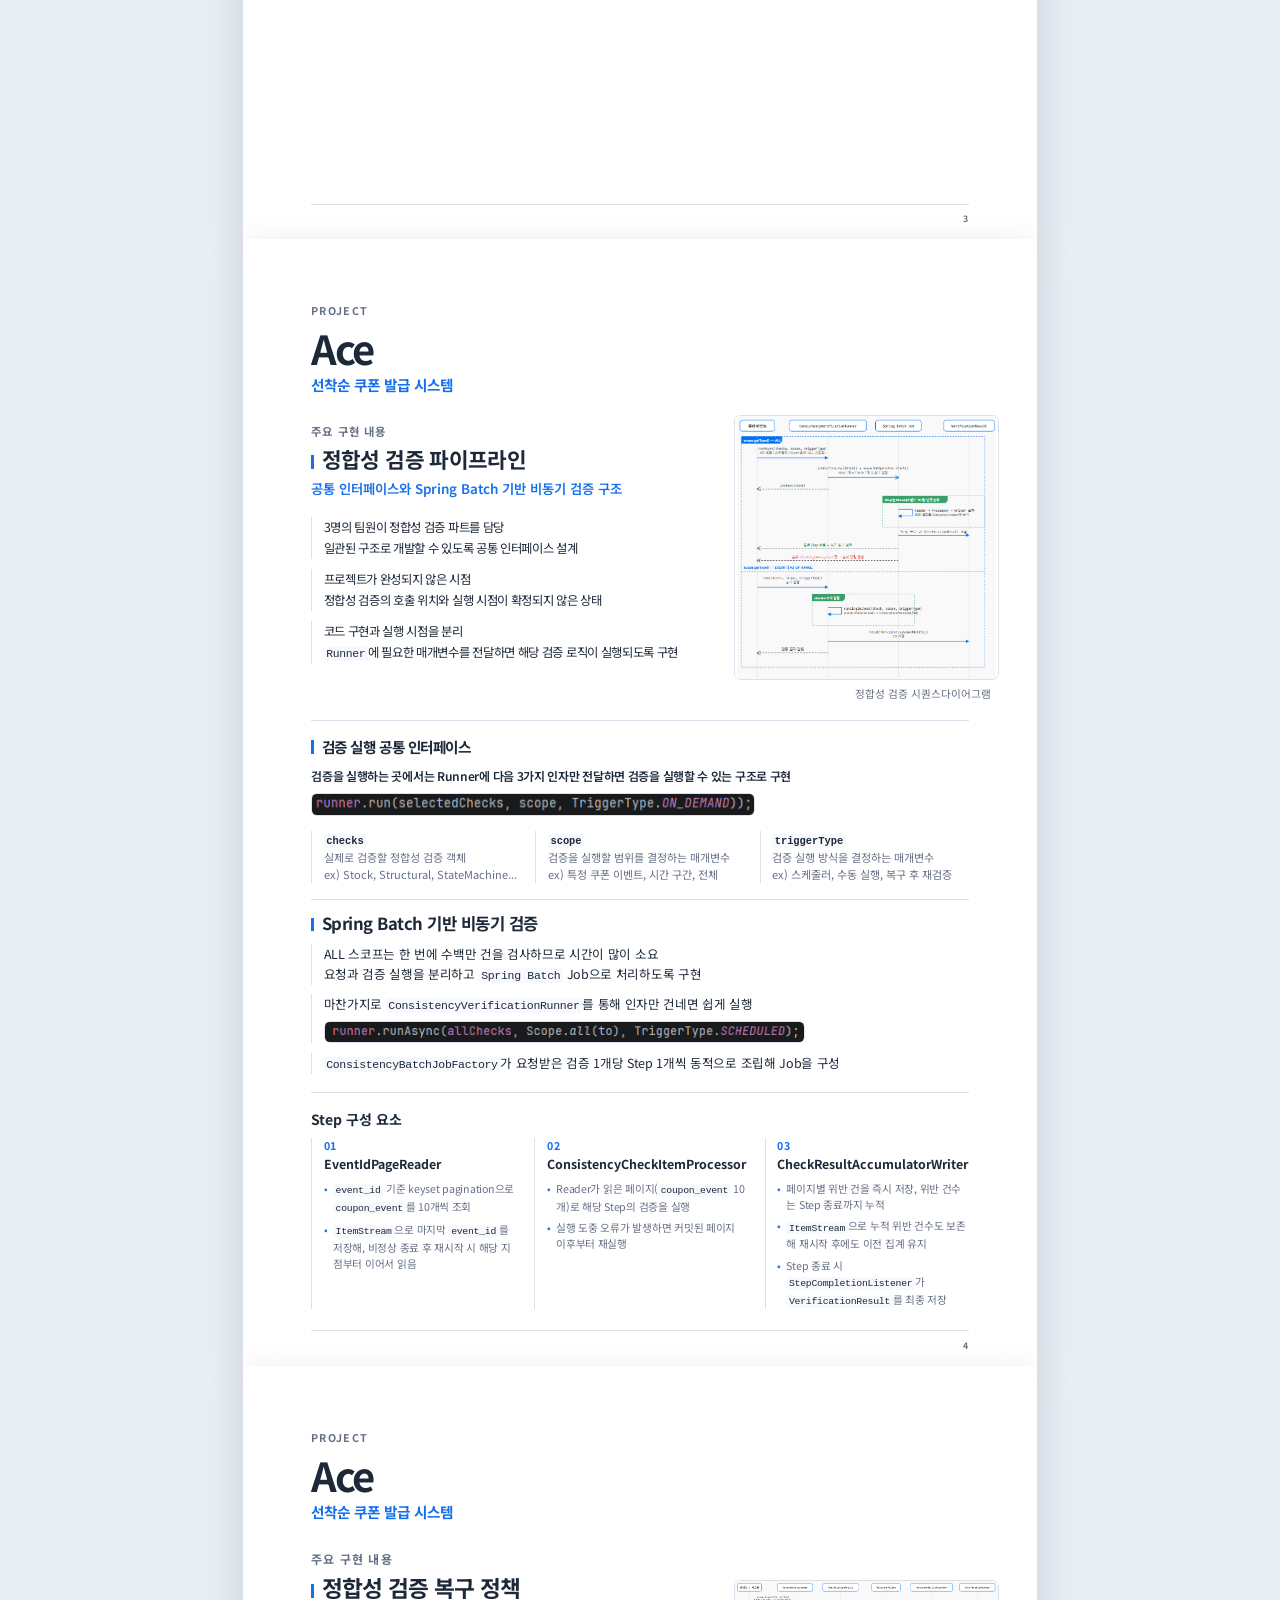
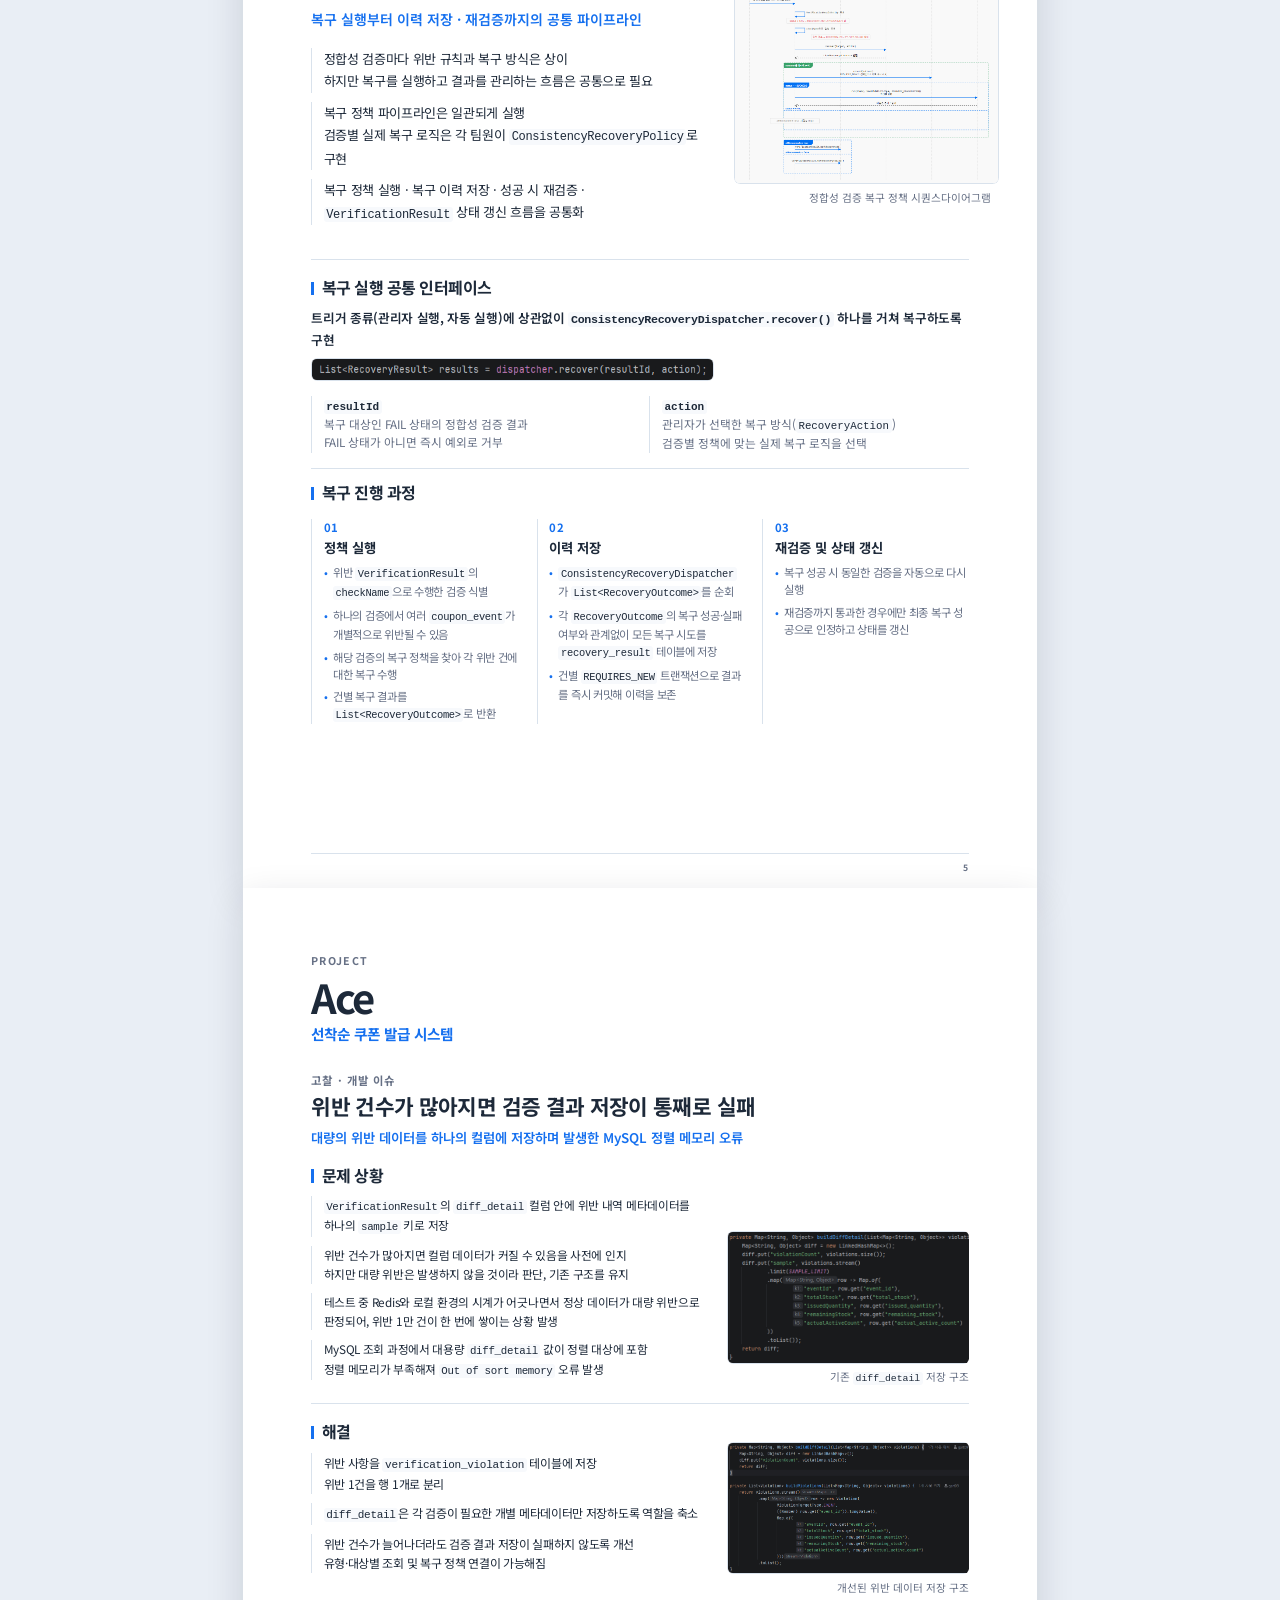
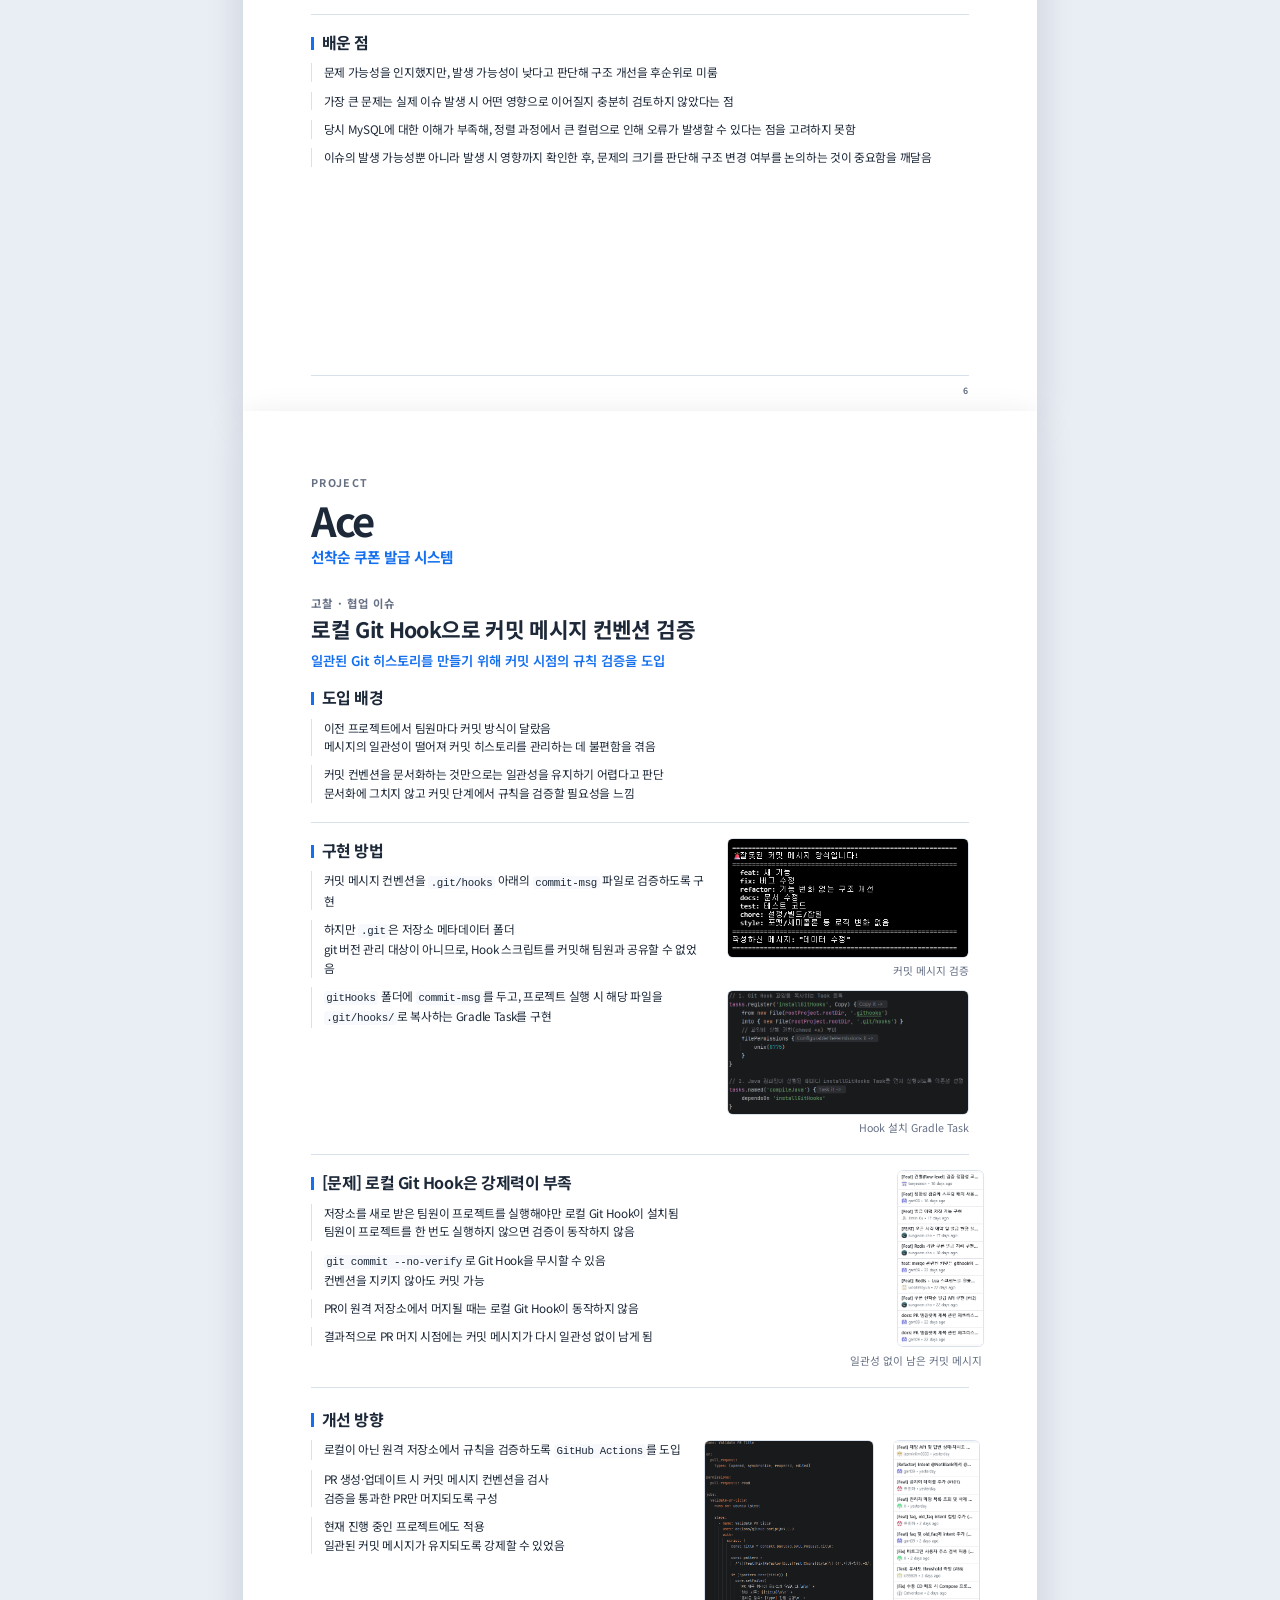
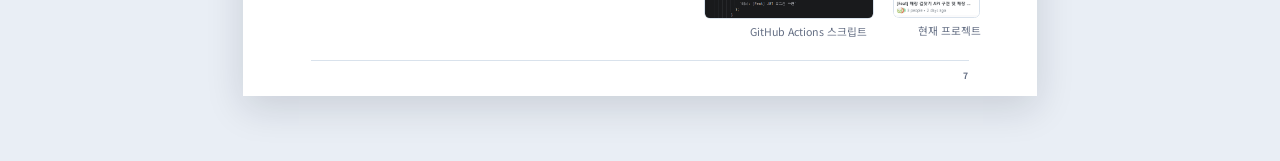
==== commit b52c7b13: "예시화면 소문자 수정" ====
--- a/portfolio-pdf/index.html
+++ b/portfolio-pdf/index.html
@@ -193,7 +193,7 @@
 
             <figure class="project-figure screenshot-figure">
                 <button type="button" class="image-zoom" data-zoom-src="../assets/images/ace_정합성 리포트 사진1.png" data-zoom-alt="Ace 정합성 리포트 화면 크게 보기">
-                    <img src="../assets/images/ace_예시화면%20.png" alt="Ace 정합성 리포트 화면">
+                    <img src="../assets/images/Ace_예시화면%20.png" alt="Ace 정합성 리포트 화면">
                 </button>
             </figure>
             <a class="project-github" href="https://github.com/URECA-Ace" target="_blank" rel="noopener noreferrer">
